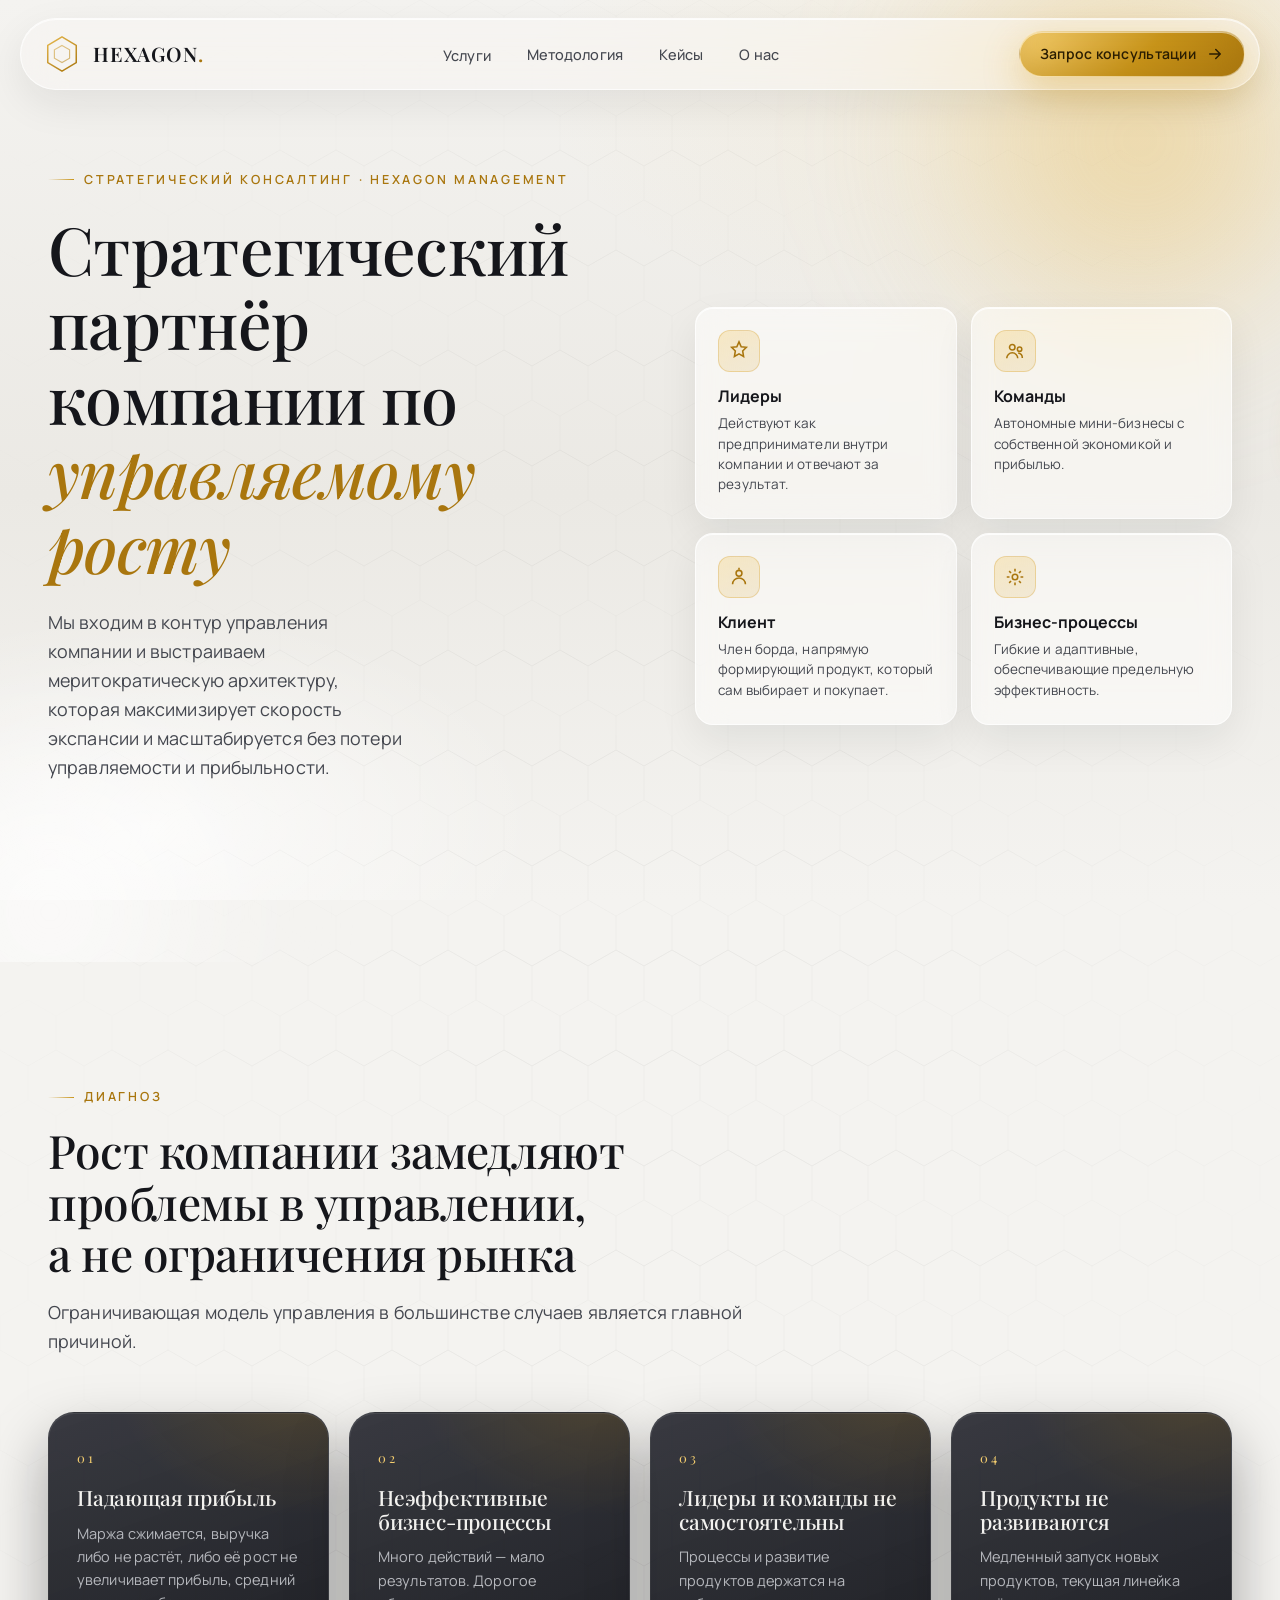
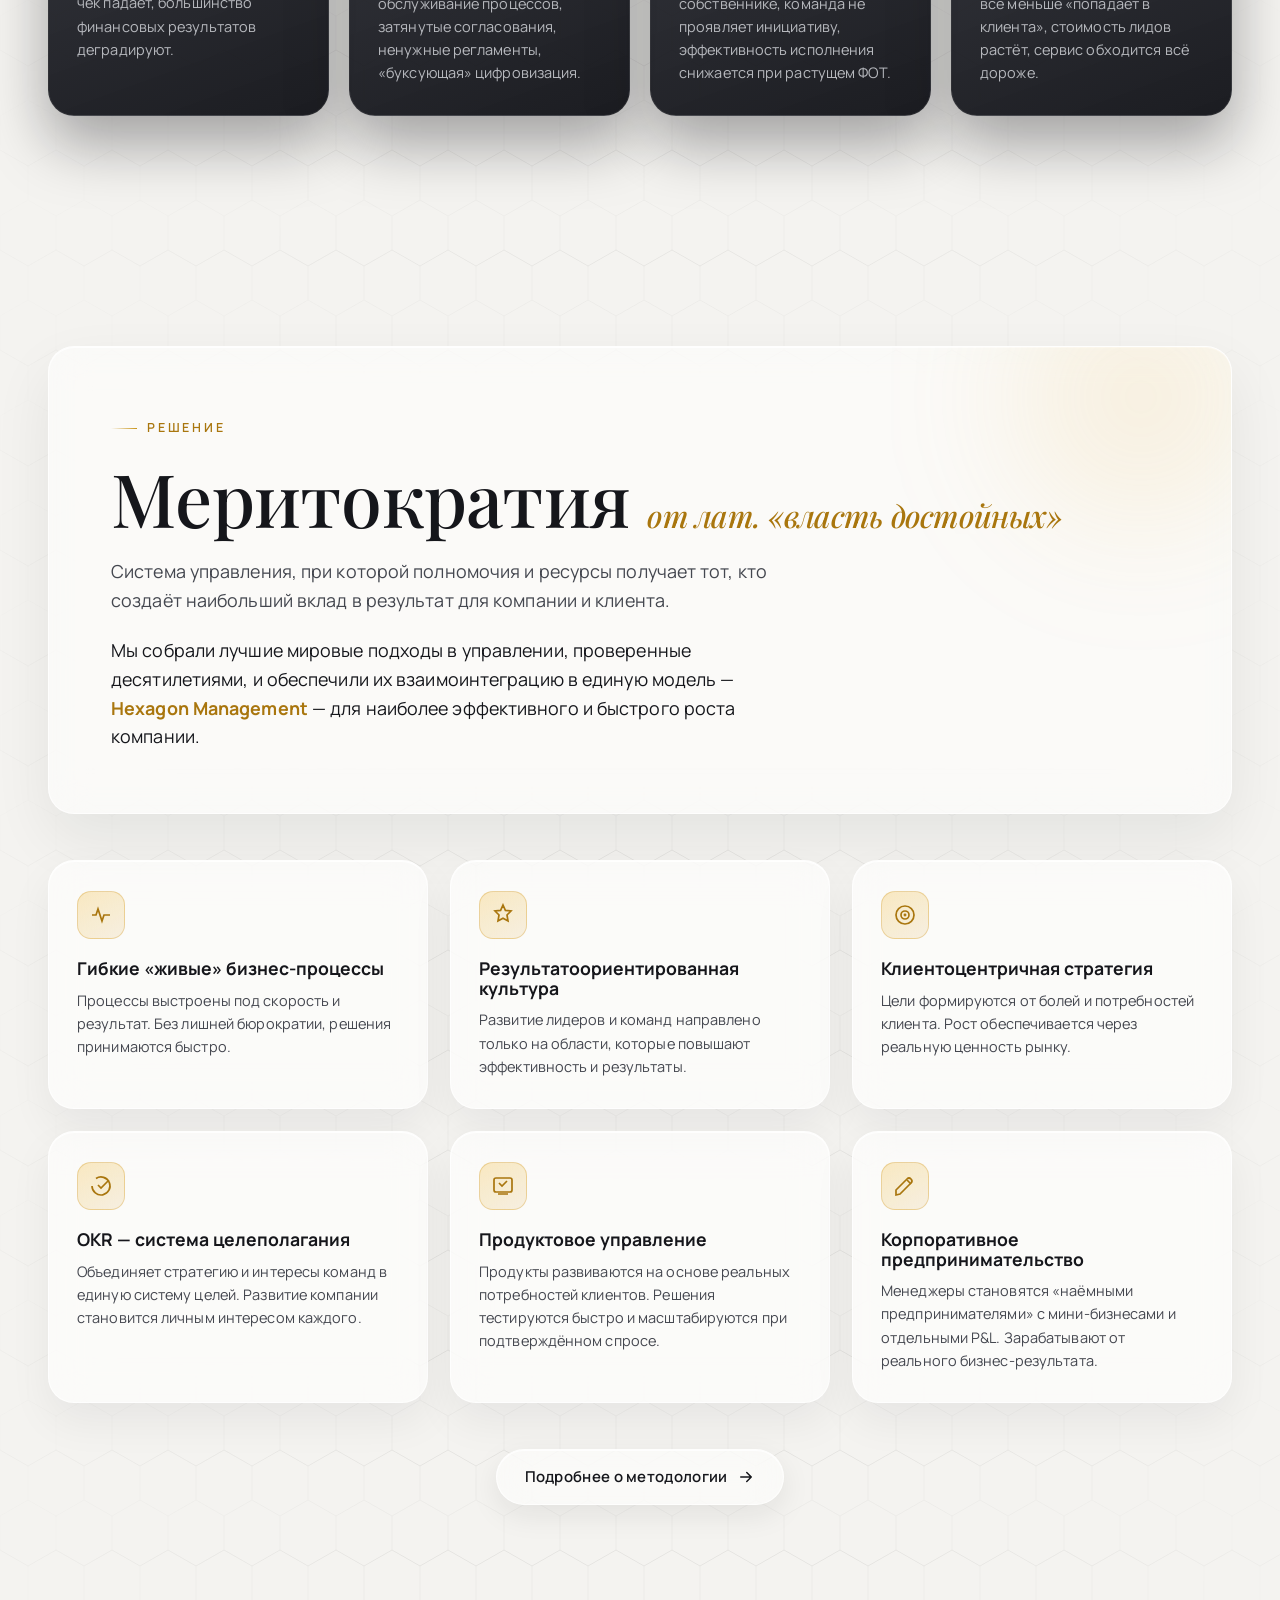
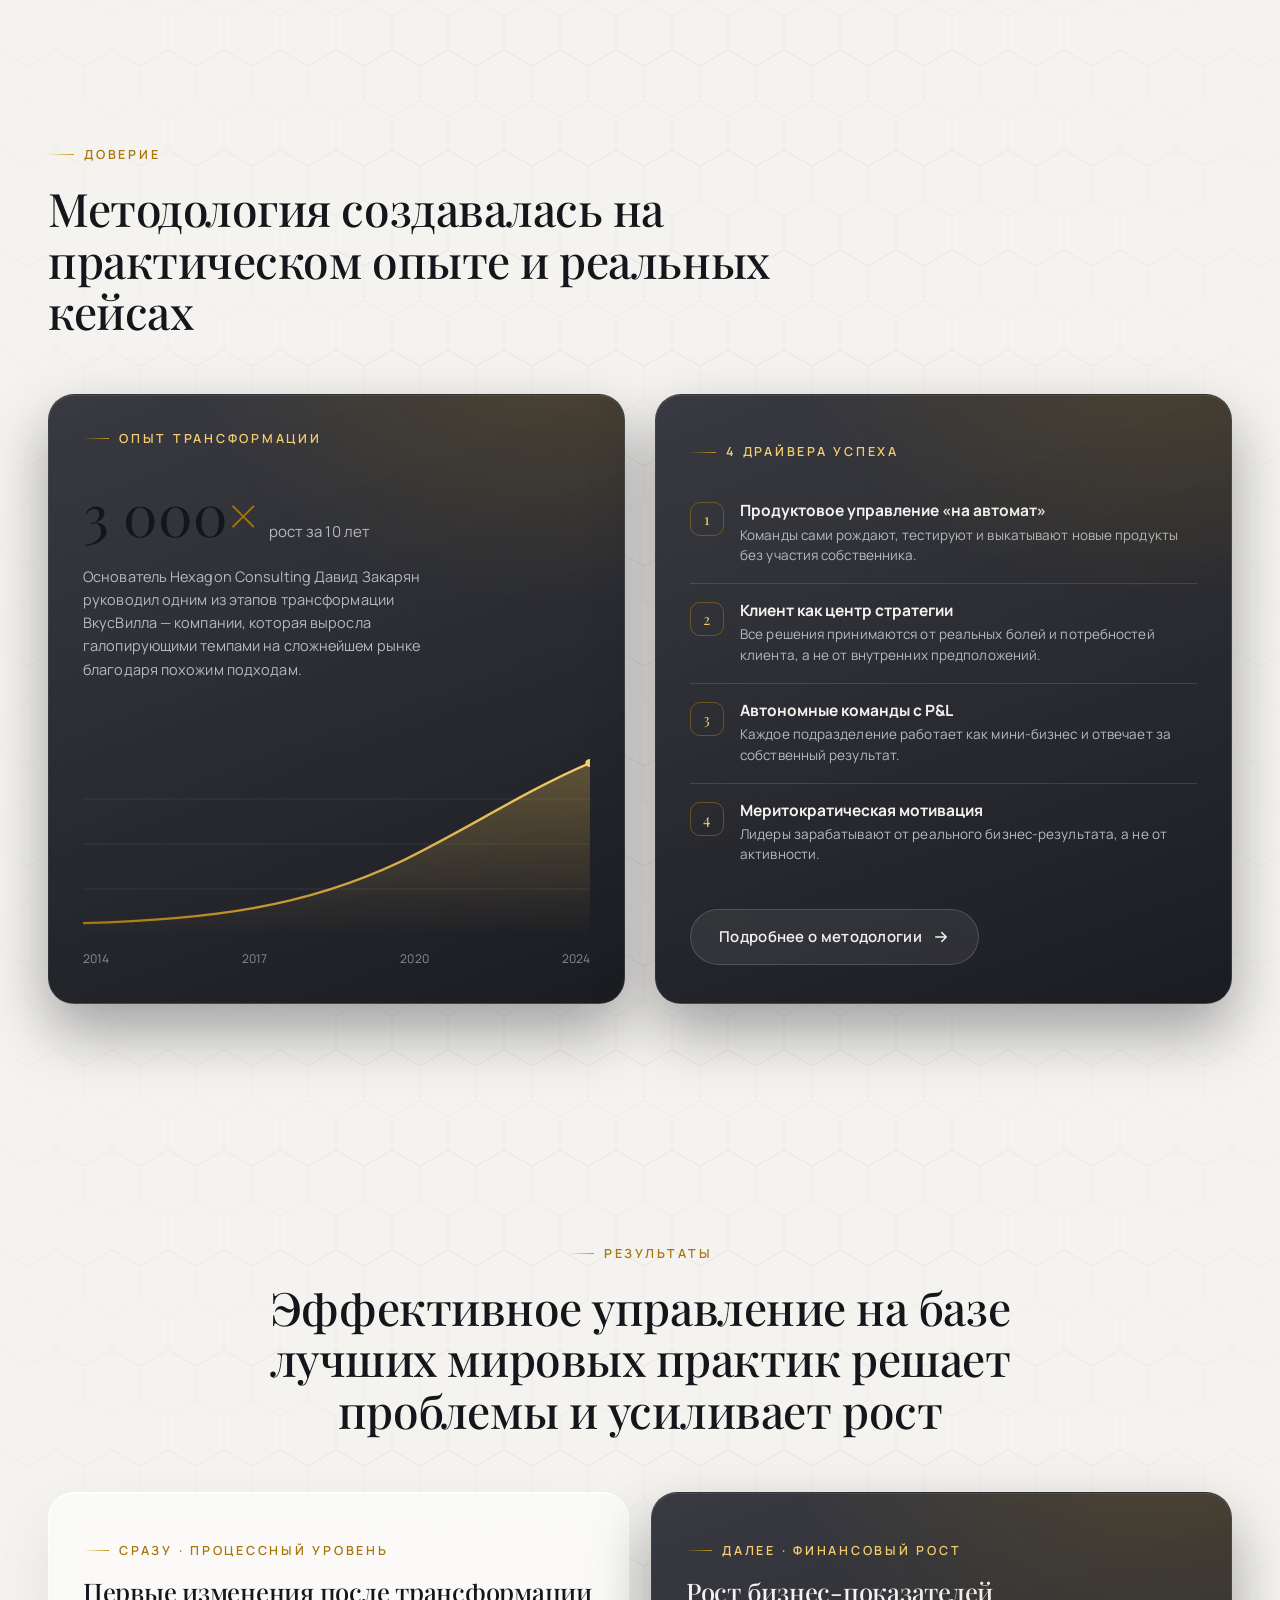
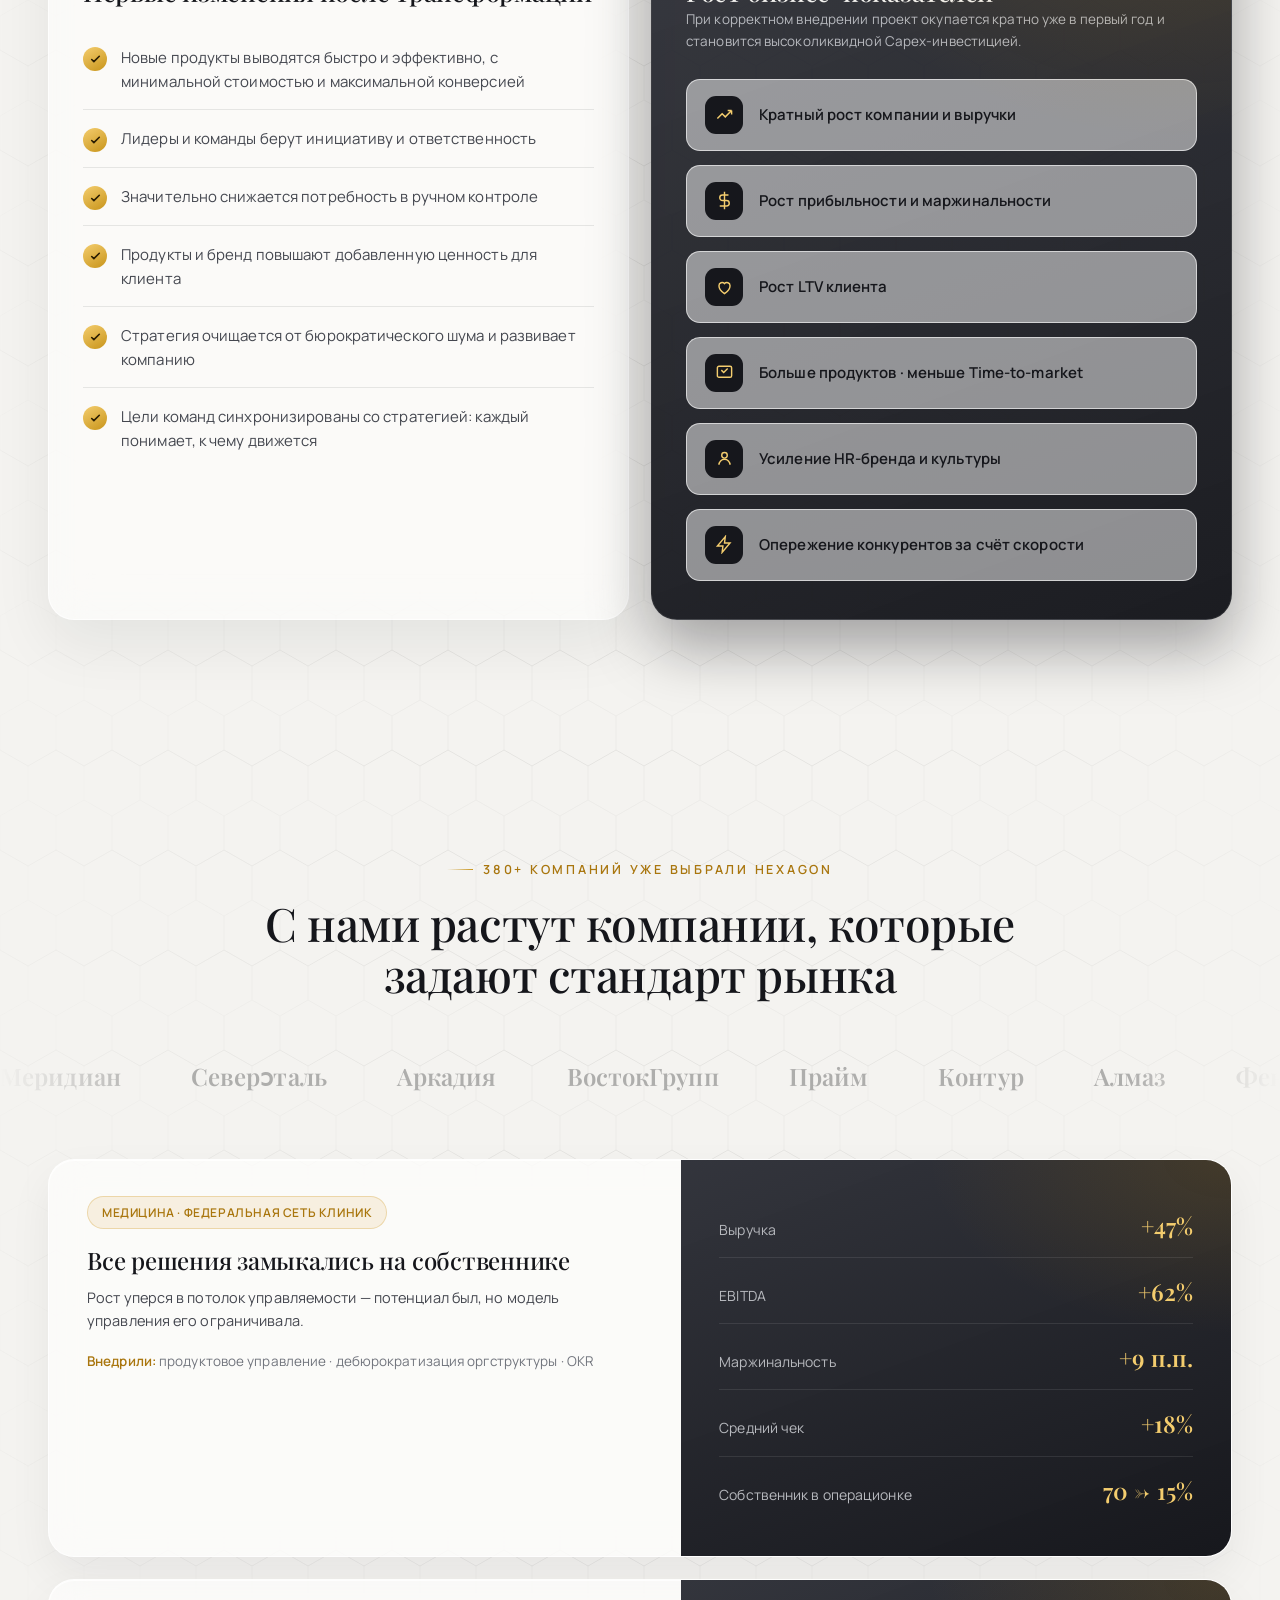
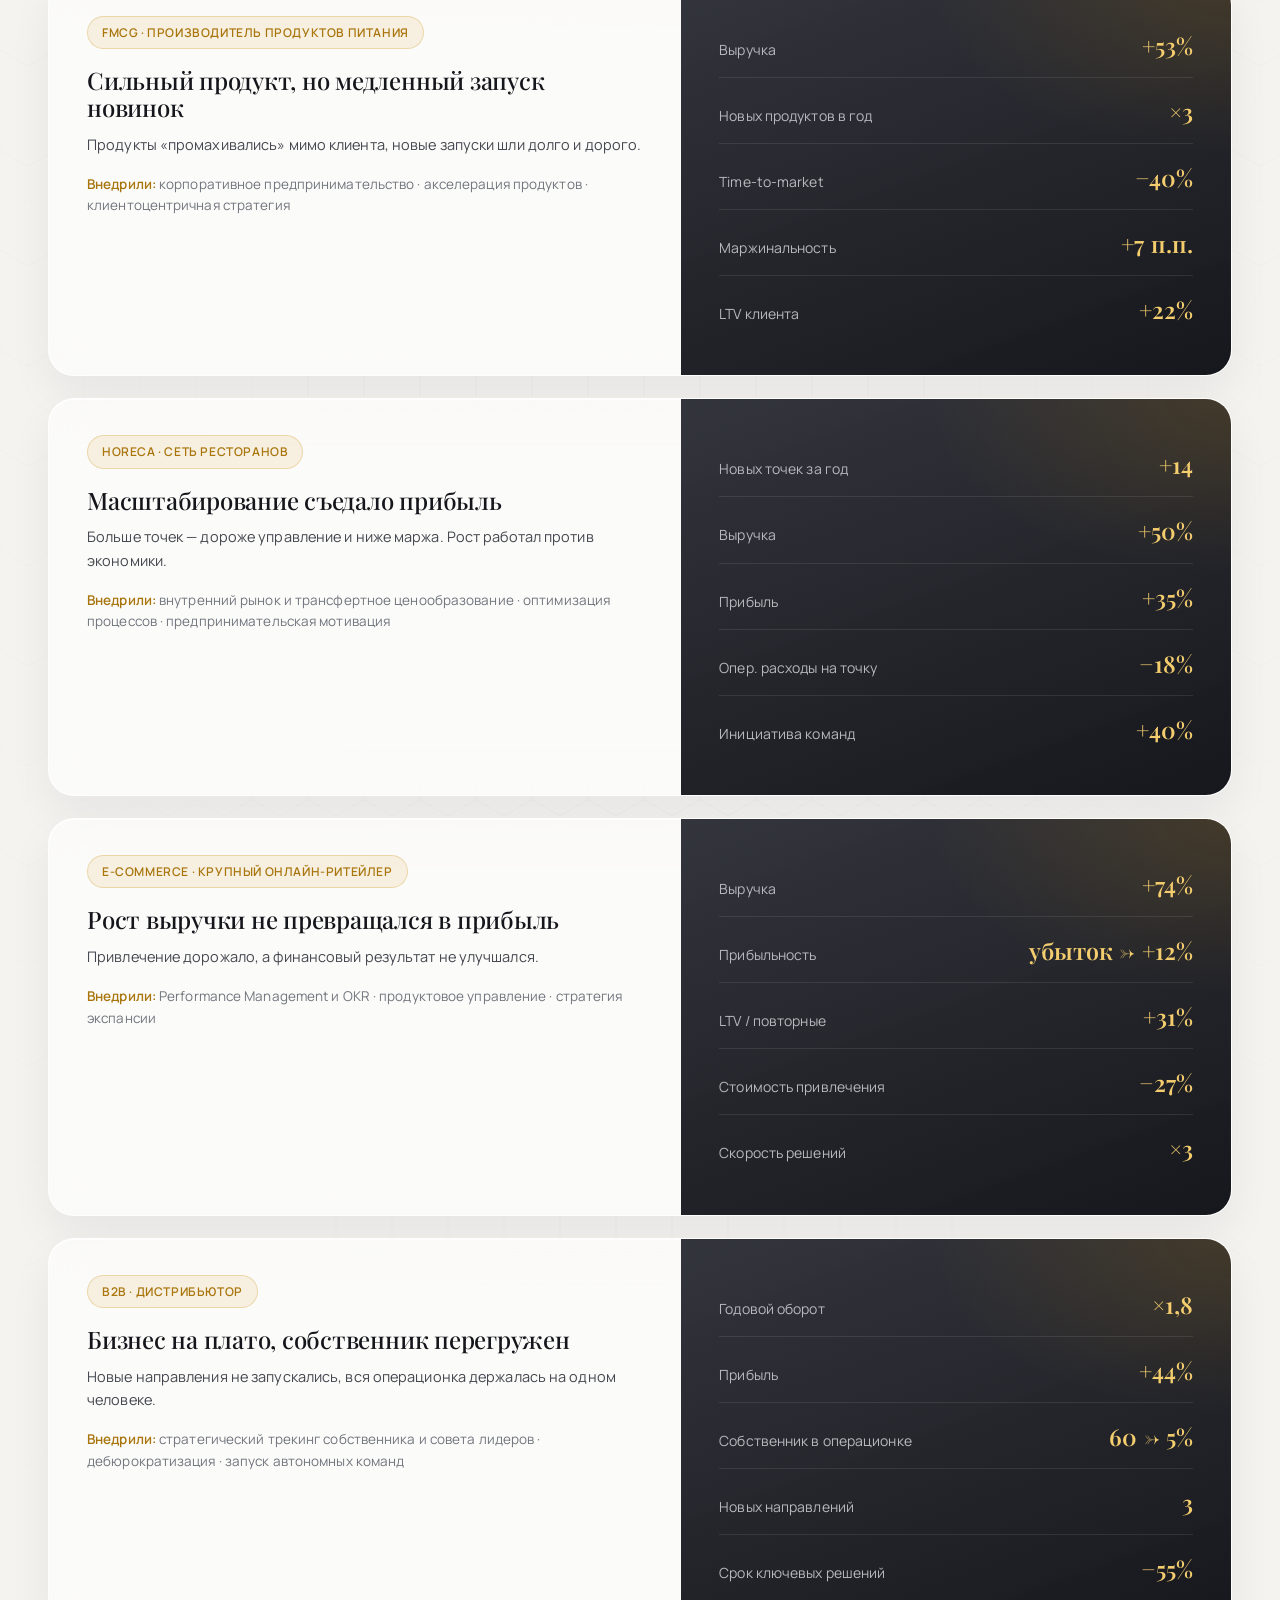
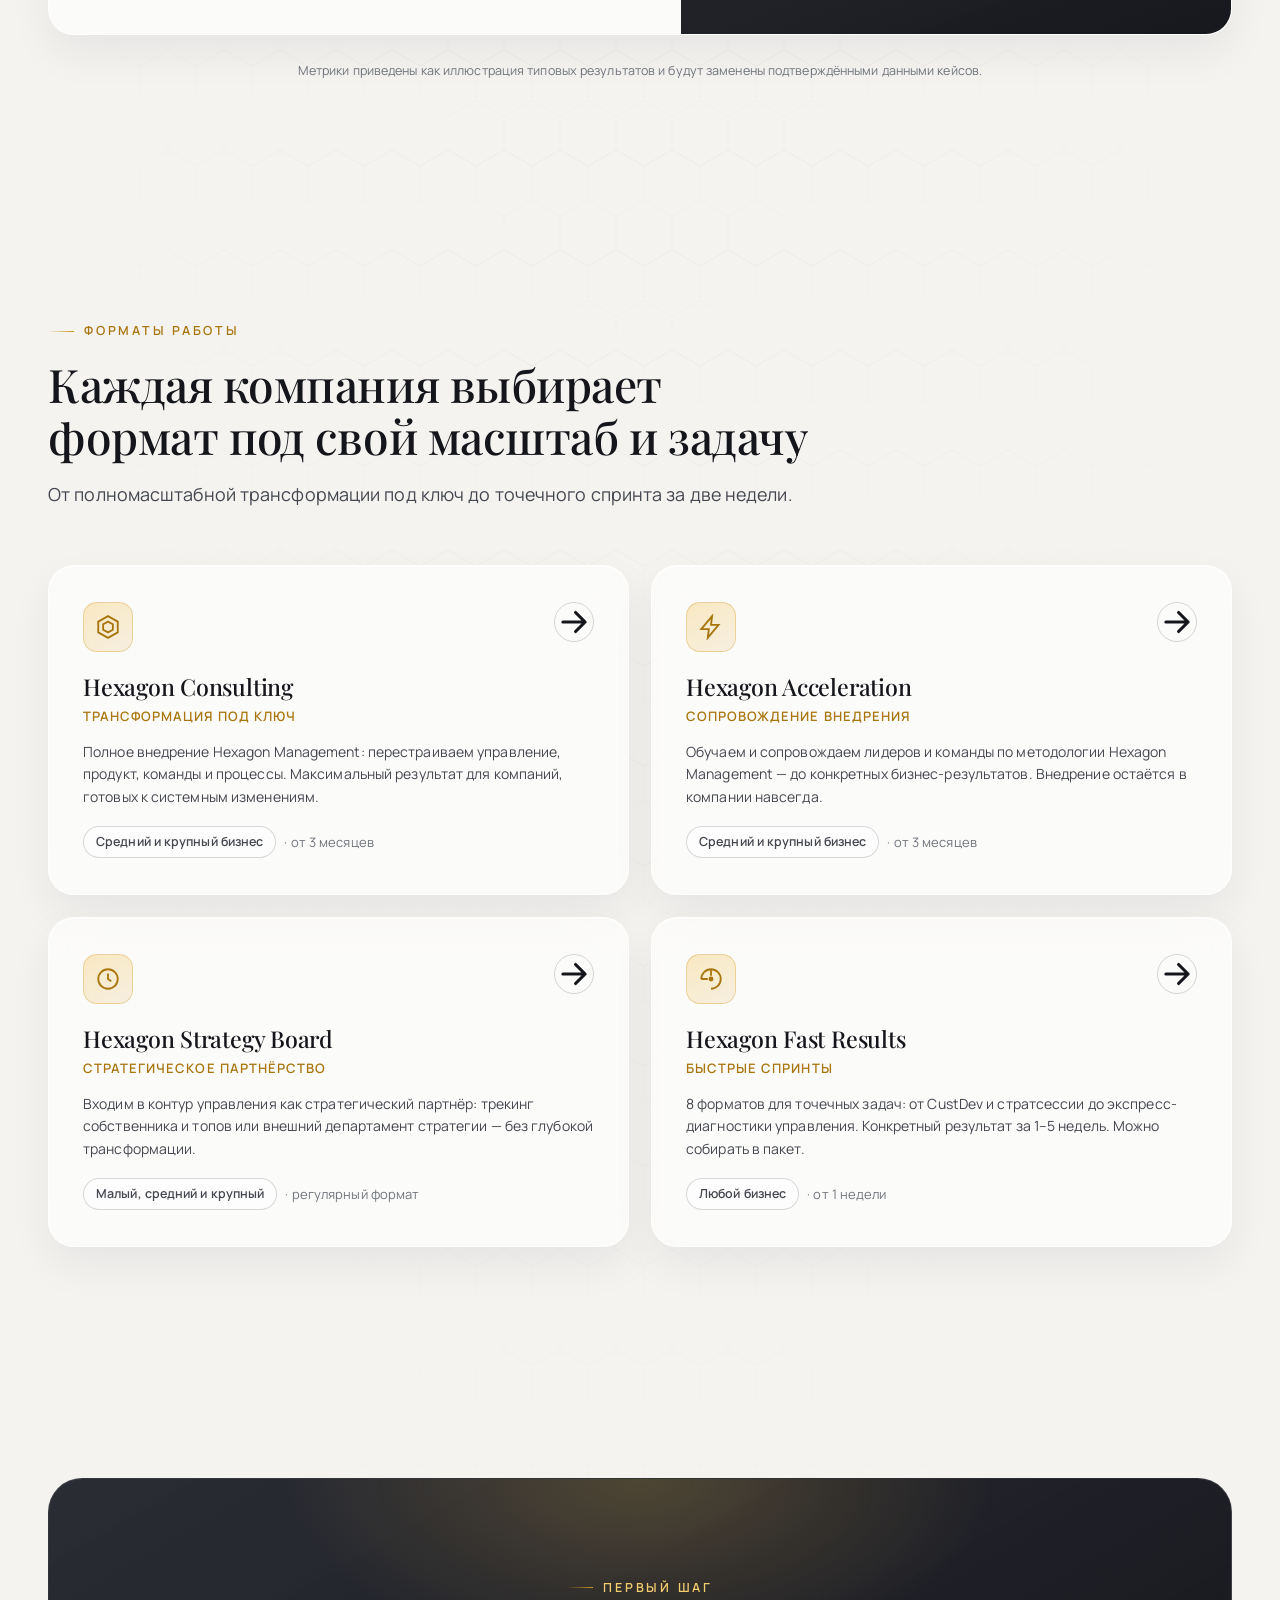
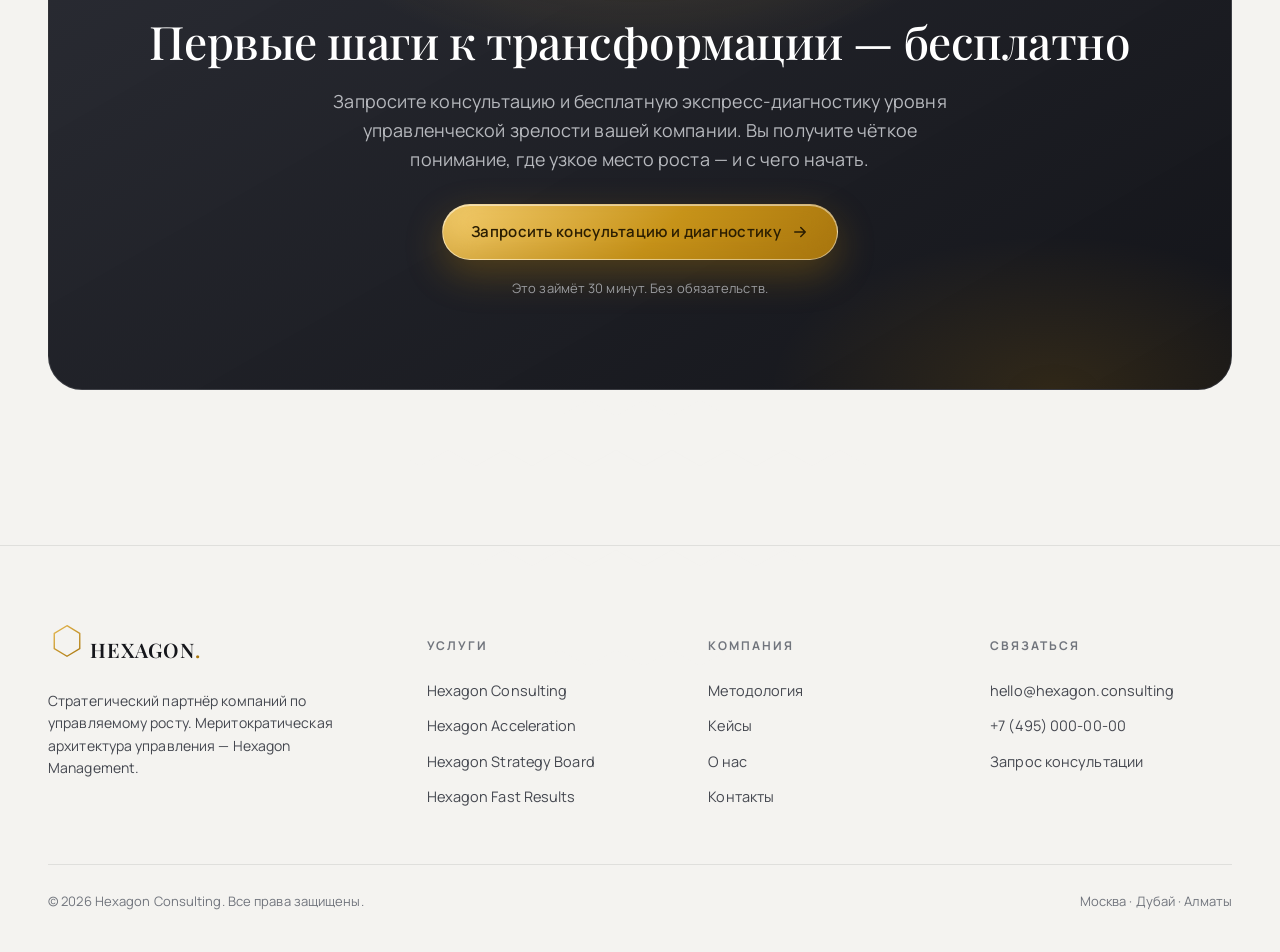
==== index.html @ 73dbfbf0 "Add Hexagon Consulting luxury website Build a multi-page premium site for the Hexagon Consulting bri" ====
<!DOCTYPE html>
<html lang="ru">
<head>
  <meta charset="UTF-8" />
  <meta name="viewport" content="width=device-width, initial-scale=1" />
  <title>Hexagon Consulting — стратегический партнёр по управляемому росту</title>
  <meta name="description" content="Hexagon Consulting входит в контур управления компании и выстраивает меритократическую архитектуру, которая максимизирует скорость экспансии без потери управляемости и прибыльности." />
  <link rel="preconnect" href="https://fonts.googleapis.com" />
  <link rel="preconnect" href="https://fonts.gstatic.com" crossorigin />
  <link href="https://fonts.googleapis.com/css2?family=Playfair+Display:ital,wght@0,500;0,600;0,700;1,500;1,600&family=Manrope:wght@400;500;600;700;800&display=swap" rel="stylesheet" />
  <link rel="stylesheet" href="assets/css/styles.css" />
</head>
<body class="bg-base">
  <div class="hex-field" aria-hidden="true"></div>

  <!-- ============ NAV ============ -->
  <header class="nav">
    <div class="nav-inner">
      <a class="brand" href="index.html" aria-label="Hexagon Consulting">
        <span class="hex-mark" aria-hidden="true">
          <svg viewBox="0 0 40 40" width="38" height="38" fill="none">
            <path d="M20 2 L35 11 L35 29 L20 38 L5 29 L5 11 Z" stroke="url(#hg)" stroke-width="1.6"/>
            <path d="M20 11 L28 15.5 L28 24.5 L20 29 L12 24.5 L12 15.5 Z" stroke="url(#hg)" stroke-width="1.2" opacity="0.6"/>
            <defs><linearGradient id="hg" x1="5" y1="2" x2="35" y2="38" gradientUnits="userSpaceOnUse">
              <stop stop-color="#E6B84E"/><stop offset="1" stop-color="#A9760E"/>
            </linearGradient></defs>
          </svg>
        </span>
        <span class="brand-name">HEXAGON<span>.</span></span>
      </a>

      <nav class="nav-links" aria-label="Главное меню">
        <div class="nav-item">
          <a class="nav-link" href="#formats">Услуги</a>
          <div class="nav-menu">
            <a href="uslugi/consulting.html"><div class="nm-title">Hexagon Consulting</div><div class="nm-sub">Трансформация под ключ</div></a>
            <a href="uslugi/acceleration.html"><div class="nm-title">Hexagon Acceleration</div><div class="nm-sub">Сопровождение внедрения</div></a>
            <a href="uslugi/strategy-board.html"><div class="nm-title">Hexagon Strategy Board</div><div class="nm-sub">Стратегическое партнёрство</div></a>
            <a href="uslugi/fast-results.html"><div class="nm-title">Hexagon Fast Results</div><div class="nm-sub">Быстрые спринты</div></a>
          </div>
        </div>
        <a class="nav-link" href="#solution">Методология</a>
        <a class="nav-link" href="#cases">Кейсы</a>
        <a class="nav-link" href="#trust">О нас</a>
      </nav>

      <a class="btn btn-gold btn-sm nav-cta-desktop" href="#contact">
        Запрос консультации
        <svg viewBox="0 0 24 24" fill="none" stroke="currentColor" stroke-width="2" stroke-linecap="round" stroke-linejoin="round"><path d="M5 12h14M13 6l6 6-6 6"/></svg>
      </a>

      <button class="nav-toggle" aria-label="Открыть меню">
        <svg viewBox="0 0 24 24" width="22" height="22" fill="none" stroke="currentColor" stroke-width="2" stroke-linecap="round"><path d="M4 7h16M4 12h16M4 17h16"/></svg>
      </button>
    </div>
  </header>

  <!-- mobile drawer -->
  <div class="drawer" aria-hidden="true">
    <button class="drawer-close" aria-label="Закрыть меню">
      <svg viewBox="0 0 24 24" width="22" height="22" fill="none" stroke="currentColor" stroke-width="2" stroke-linecap="round"><path d="M6 6l12 12M18 6L6 18"/></svg>
    </button>
    <a href="#formats">Услуги</a>
    <a href="#solution">Методология</a>
    <a href="#cases">Кейсы</a>
    <a href="#trust">О нас</a>
    <a class="btn btn-gold btn-block" href="#contact">Запрос консультации</a>
  </div>

  <!-- ============ SCREEN 1 — HERO ============ -->
  <section class="hero">
    <div class="glow glow-gold" style="width:520px;height:520px;top:-120px;right:-120px;" aria-hidden="true"></div>
    <div class="glow glow-white" style="width:420px;height:420px;bottom:-160px;left:-160px;" aria-hidden="true"></div>
    <div class="wrap">
      <div class="hero-grid">
        <div class="hero-copy">
          <span class="eyebrow reveal">Стратегический консалтинг · Hexagon Management</span>
          <h1 class="h-display reveal reveal-d1">Стратегический партнёр компании по <span class="serif-em gold-text">управляемому росту</span></h1>
          <p class="lead reveal reveal-d2">Мы входим в контур управления компании и выстраиваем меритократическую архитектуру, которая максимизирует скорость экспансии и масштабируется без потери управляемости и прибыльности.</p>
          <div class="hero-cta reveal reveal-d3">
            <a class="btn btn-gold" href="#contact">
              Запрос консультации
              <svg viewBox="0 0 24 24" fill="none" stroke="currentColor" stroke-width="2" stroke-linecap="round" stroke-linejoin="round"><path d="M5 12h14M13 6l6 6-6 6"/></svg>
            </a>
            <a class="btn btn-glass" href="#solution">Как это работает</a>
          </div>
        </div>

        <div class="banner-grid reveal reveal-d2" aria-label="Принципы Hexagon">
          <article class="banner">
            <span class="banner-ico"><svg viewBox="0 0 24 24" fill="none" stroke="currentColor" stroke-width="1.7"><path d="M12 2l2.4 5.4L20 8l-4 4 1 6-5-2.8L7 18l1-6-4-4 5.6-.6z"/></svg></span>
            <h4>Лидеры</h4>
            <p>Действуют как предприниматели внутри компании и отвечают за результат.</p>
          </article>
          <article class="banner">
            <span class="banner-ico"><svg viewBox="0 0 24 24" fill="none" stroke="currentColor" stroke-width="1.7"><circle cx="9" cy="8" r="3"/><circle cx="17" cy="10" r="2.4"/><path d="M3 20c0-3.3 2.7-6 6-6s6 2.7 6 6M15.5 14.2c2.5.4 4.5 2.5 4.5 5.3"/></svg></span>
            <h4>Команды</h4>
            <p>Автономные мини-бизнесы с собственной экономикой и прибылью.</p>
          </article>
          <article class="banner">
            <span class="banner-ico"><svg viewBox="0 0 24 24" fill="none" stroke="currentColor" stroke-width="1.7"><circle cx="12" cy="8" r="3.2"/><path d="M5 20c0-3.9 3.1-7 7-7s7 3.1 7 7"/><path d="M12 2v2M12 14v0"/></svg></span>
            <h4>Клиент</h4>
            <p>Член борда, напрямую формирующий продукт, который сам выбирает и покупает.</p>
          </article>
          <article class="banner">
            <span class="banner-ico"><svg viewBox="0 0 24 24" fill="none" stroke="currentColor" stroke-width="1.7"><path d="M12 3v3M12 18v3M3 12h3M18 12h3M5.6 5.6l2.1 2.1M16.3 16.3l2.1 2.1M18.4 5.6l-2.1 2.1M7.7 16.3l-2.1 2.1"/><circle cx="12" cy="12" r="3"/></svg></span>
            <h4>Бизнес-процессы</h4>
            <p>Гибкие и адаптивные, обеспечивающие предельную эффективность.</p>
          </article>
        </div>
      </div>
    </div>
  </section>

  <!-- ============ SCREEN 2 — PROBLEMS ============ -->
  <section class="section" id="problems">
    <div class="wrap">
      <div class="section-head reveal">
        <span class="eyebrow">Диагноз</span>
        <h2 class="h2">Рост компании замедляют проблемы в&nbsp;управлении, а&nbsp;не&nbsp;ограничения рынка</h2>
        <p class="lead">Ограничивающая модель управления в большинстве случаев является главной причиной.</p>
      </div>

      <div class="grid-4">
        <article class="card-dark pain reveal">
          <span class="pain-no">01</span>
          <h3>Падающая прибыль</h3>
          <p>Маржа сжимается, выручка либо не растёт, либо её рост не увеличивает прибыль, средний чек падает, большинство финансовых результатов деградируют.</p>
        </article>
        <article class="card-dark pain reveal reveal-d1">
          <span class="pain-no">02</span>
          <h3>Неэффективные бизнес-процессы</h3>
          <p>Много действий — мало результатов. Дорогое обслуживание процессов, затянутые согласования, ненужные регламенты, «буксующая» цифровизация.</p>
        </article>
        <article class="card-dark pain reveal reveal-d2">
          <span class="pain-no">03</span>
          <h3>Лидеры и команды не самостоятельны</h3>
          <p>Процессы и развитие продуктов держатся на собственнике, команда не проявляет инициативу, эффективность исполнения снижается при растущем ФОТ.</p>
        </article>
        <article class="card-dark pain reveal reveal-d3">
          <span class="pain-no">04</span>
          <h3>Продукты не развиваются</h3>
          <p>Медленный запуск новых продуктов, текущая линейка всё меньше «попадает в клиента», стоимость лидов растёт, сервис обходится всё дороже.</p>
        </article>
      </div>
    </div>
  </section>

  <!-- ============ SCREEN 3 — SOLUTION / MERITOCRACY ============ -->
  <section class="section" id="solution">
    <div class="wrap">
      <div class="glass term reveal" style="margin-bottom:46px;">
        <div class="glow glow-gold" style="width:340px;height:340px;top:-120px;right:-80px;opacity:.5;" aria-hidden="true"></div>
        <span class="eyebrow">Решение</span>
        <h2 class="term-word" style="margin-top:18px;">Меритократия <span class="term-lat">от лат. «власть достойных»</span></h2>
        <p>Система управления, при которой полномочия и ресурсы получает тот, кто создаёт наибольший вклад в результат для компании и клиента.</p>
        <p style="margin-top:22px;color:var(--text);">Мы собрали лучшие мировые подходы в управлении, проверенные десятилетиями, и обеспечили их взаимоинтеграцию в единую модель — <strong class="gold-text">Hexagon&nbsp;Management</strong> — для наиболее эффективного и быстрого роста компании.</p>
      </div>

      <div class="grid-3">
        <article class="card comp reveal">
          <span class="comp-ico"><svg viewBox="0 0 24 24" fill="none" stroke="currentColor" stroke-width="1.7"><path d="M3 12h4l2-6 4 12 2-6h6"/></svg></span>
          <h3>Гибкие «живые» бизнес-процессы</h3>
          <p>Процессы выстроены под скорость и результат. Без лишней бюрократии, решения принимаются быстро.</p>
        </article>
        <article class="card comp reveal reveal-d1">
          <span class="comp-ico"><svg viewBox="0 0 24 24" fill="none" stroke="currentColor" stroke-width="1.7"><path d="M12 2l2.4 5.4L20 8l-4 4 1 6-5-2.8L7 18l1-6-4-4 5.6-.6z"/></svg></span>
          <h3>Результатоориентированная культура</h3>
          <p>Развитие лидеров и команд направлено только на области, которые повышают эффективность и результаты.</p>
        </article>
        <article class="card comp reveal reveal-d2">
          <span class="comp-ico"><svg viewBox="0 0 24 24" fill="none" stroke="currentColor" stroke-width="1.7"><circle cx="12" cy="12" r="9"/><circle cx="12" cy="12" r="4"/><circle cx="12" cy="12" r="0.6" fill="currentColor"/></svg></span>
          <h3>Клиентоцентричная стратегия</h3>
          <p>Цели формируются от болей и потребностей клиента. Рост обеспечивается через реальную ценность рынку.</p>
        </article>
        <article class="card comp reveal">
          <span class="comp-ico"><svg viewBox="0 0 24 24" fill="none" stroke="currentColor" stroke-width="1.7"><path d="M9 11l3 3 8-8M3 12a9 9 0 1 0 4-7.5"/></svg></span>
          <h3>OKR — система целеполагания</h3>
          <p>Объединяет стратегию и интересы команд в единую систему целей. Развитие компании становится личным интересом каждого.</p>
        </article>
        <article class="card comp reveal reveal-d1">
          <span class="comp-ico"><svg viewBox="0 0 24 24" fill="none" stroke="currentColor" stroke-width="1.7"><rect x="3" y="4" width="18" height="14" rx="2"/><path d="M7 20h10M8 9l3 3 5-5"/></svg></span>
          <h3>Продуктовое управление</h3>
          <p>Продукты развиваются на основе реальных потребностей клиентов. Решения тестируются быстро и масштабируются при подтверждённом спросе.</p>
        </article>
        <article class="card comp reveal reveal-d2">
          <span class="comp-ico"><svg viewBox="0 0 24 24" fill="none" stroke="currentColor" stroke-width="1.7"><path d="M3 21l4-1 11-11a2.8 2.8 0 0 0-4-4L3 16z"/><path d="M14 6l4 4"/></svg></span>
          <h3>Корпоративное предпринимательство</h3>
          <p>Менеджеры становятся «наёмными предпринимателями» с мини-бизнесами и отдельными P&amp;L. Зарабатывают от реального бизнес-результата.</p>
        </article>
      </div>

      <div style="text-align:center;margin-top:46px;" class="reveal">
        <a class="btn btn-glass" href="uslugi/consulting.html">Подробнее о методологии
          <svg viewBox="0 0 24 24" fill="none" stroke="currentColor" stroke-width="2" stroke-linecap="round" stroke-linejoin="round"><path d="M5 12h14M13 6l6 6-6 6"/></svg>
        </a>
      </div>
    </div>
  </section>

  <!-- ============ SCREEN 4 — TRUST / VKUSVILL ============ -->
  <section class="section" id="trust">
    <div class="wrap">
      <div class="section-head reveal">
        <span class="eyebrow">Доверие</span>
        <h2 class="h2">Методология создавалась на практическом опыте и реальных кейсах</h2>
      </div>

      <div class="trust-grid">
        <article class="card-dark chart-card reveal">
          <span class="eyebrow" style="color:var(--gold-bright);">Опыт трансформации</span>
          <div class="chart-stat" style="margin-top:18px;">
            <span class="big">3 000<span class="x">×</span></span>
            <span style="color:var(--on-dark-soft);font-size:15px;">рост за 10 лет</span>
          </div>
          <p style="color:var(--on-dark-soft);font-size:14.5px;max-width:40ch;">Основатель Hexagon Consulting Давид Закарян руководил одним из этапов трансформации ВкусВилла — компании, которая выросла галопирующими темпами на сложнейшем рынке благодаря похожим подходам.</p>
          <div class="chart-wrap">
            <svg viewBox="0 0 480 200" width="100%" height="180" preserveAspectRatio="none" aria-label="График роста ВкусВилла">
              <defs>
                <linearGradient id="grad-line" x1="0" y1="0" x2="480" y2="0" gradientUnits="userSpaceOnUse">
                  <stop stop-color="#A9760E"/><stop offset="1" stop-color="#F4CD6E"/>
                </linearGradient>
                <linearGradient id="grad-fill" x1="0" y1="0" x2="0" y2="200" gradientUnits="userSpaceOnUse">
                  <stop stop-color="#E6B84E" stop-opacity="0.32"/><stop offset="1" stop-color="#E6B84E" stop-opacity="0"/>
                </linearGradient>
              </defs>
              <g stroke="rgba(255,255,255,0.07)" stroke-width="1">
                <line x1="0" y1="50" x2="480" y2="50"/><line x1="0" y1="100" x2="480" y2="100"/><line x1="0" y1="150" x2="480" y2="150"/>
              </g>
              <path d="M0 188 C120 184 210 170 300 120 C360 86 420 40 480 10 L480 200 L0 200 Z" fill="url(#grad-fill)"/>
              <path data-chart-path d="M0 188 C120 184 210 170 300 120 C360 86 420 40 480 10" fill="none" stroke="url(#grad-line)" stroke-width="2.6" stroke-linecap="round"/>
              <circle cx="480" cy="10" r="4.5" fill="#F4CD6E"/>
            </svg>
            <div style="display:flex;justify-content:space-between;color:var(--on-dark-soft);font-size:12px;margin-top:8px;opacity:.7;">
              <span>2014</span><span>2017</span><span>2020</span><span>2024</span>
            </div>
          </div>
        </article>

        <article class="card-dark res-col reveal reveal-d1">
          <span class="eyebrow" style="color:var(--gold-bright);">4 драйвера успеха</span>
          <div style="margin-top:22px;">
            <div class="driver">
              <span class="d-no">1</span>
              <div><h4>Продуктовое управление «на автомат»</h4><p>Команды сами рождают, тестируют и выкатывают новые продукты без участия собственника.</p></div>
            </div>
            <div class="driver">
              <span class="d-no">2</span>
              <div><h4>Клиент как центр стратегии</h4><p>Все решения принимаются от реальных болей и потребностей клиента, а не от внутренних предположений.</p></div>
            </div>
            <div class="driver">
              <span class="d-no">3</span>
              <div><h4>Автономные команды с P&amp;L</h4><p>Каждое подразделение работает как мини-бизнес и отвечает за собственный результат.</p></div>
            </div>
            <div class="driver">
              <span class="d-no">4</span>
              <div><h4>Меритократическая мотивация</h4><p>Лидеры зарабатывают от реального бизнес-результата, а не от активности.</p></div>
            </div>
          </div>
          <a class="btn btn-dark" style="margin-top:26px;align-self:flex-start;" href="uslugi/consulting.html">Подробнее о методологии
            <svg viewBox="0 0 24 24" fill="none" stroke="currentColor" stroke-width="2" stroke-linecap="round" stroke-linejoin="round"><path d="M5 12h14M13 6l6 6-6 6"/></svg>
          </a>
        </article>
      </div>
    </div>
  </section>

  <!-- ============ SCREEN 5 — RESULTS ============ -->
  <section class="section" id="results">
    <div class="wrap">
      <div class="section-head center reveal">
        <span class="eyebrow">Результаты</span>
        <h2 class="h2">Эффективное управление на базе лучших мировых практик решает проблемы и усиливает рост</h2>
      </div>

      <div class="grid-2">
        <article class="glass res-col reveal">
          <span class="eyebrow">Сразу · процессный уровень</span>
          <h3 class="h3" style="margin:16px 0 4px;">Первые изменения после трансформации</h3>
          <ul class="res-list">
            <li><span class="tick"><svg viewBox="0 0 24 24" fill="none" stroke="currentColor" stroke-width="3" stroke-linecap="round" stroke-linejoin="round"><path d="M5 12l4 4 10-10"/></svg></span>Новые продукты выводятся быстро и эффективно, с минимальной стоимостью и максимальной конверсией</li>
            <li><span class="tick"><svg viewBox="0 0 24 24" fill="none" stroke="currentColor" stroke-width="3" stroke-linecap="round" stroke-linejoin="round"><path d="M5 12l4 4 10-10"/></svg></span>Лидеры и команды берут инициативу и ответственность</li>
            <li><span class="tick"><svg viewBox="0 0 24 24" fill="none" stroke="currentColor" stroke-width="3" stroke-linecap="round" stroke-linejoin="round"><path d="M5 12l4 4 10-10"/></svg></span>Значительно снижается потребность в ручном контроле</li>
            <li><span class="tick"><svg viewBox="0 0 24 24" fill="none" stroke="currentColor" stroke-width="3" stroke-linecap="round" stroke-linejoin="round"><path d="M5 12l4 4 10-10"/></svg></span>Продукты и бренд повышают добавленную ценность для клиента</li>
            <li><span class="tick"><svg viewBox="0 0 24 24" fill="none" stroke="currentColor" stroke-width="3" stroke-linecap="round" stroke-linejoin="round"><path d="M5 12l4 4 10-10"/></svg></span>Стратегия очищается от бюрократического шума и развивает компанию</li>
            <li><span class="tick"><svg viewBox="0 0 24 24" fill="none" stroke="currentColor" stroke-width="3" stroke-linecap="round" stroke-linejoin="round"><path d="M5 12l4 4 10-10"/></svg></span>Цели команд синхронизированы со стратегией: каждый понимает, к чему движется</li>
          </ul>
        </article>

        <article class="card-dark res-col reveal reveal-d1">
          <span class="eyebrow" style="color:var(--gold-bright);">Далее · финансовый рост</span>
          <h3 class="h3" style="margin:16px 0 4px;color:var(--on-dark);">Рост бизнес-показателей</h3>
          <p style="font-size:13.5px;color:var(--on-dark-soft);">При корректном внедрении проект окупается кратно уже в первый год и становится высоколиквидной Capex-инвестицией.</p>
          <ul class="metric-list">
            <li><span class="m-ico"><svg viewBox="0 0 24 24" fill="none" stroke="currentColor" stroke-width="1.8"><path d="M3 17l6-6 4 4 8-8M21 7v5M16 7h5"/></svg></span>Кратный рост компании и выручки</li>
            <li><span class="m-ico"><svg viewBox="0 0 24 24" fill="none" stroke="currentColor" stroke-width="1.8"><path d="M12 1v22M17 5H9.5a3.5 3.5 0 0 0 0 7h5a3.5 3.5 0 0 1 0 7H6"/></svg></span>Рост прибыльности и маржинальности</li>
            <li><span class="m-ico"><svg viewBox="0 0 24 24" fill="none" stroke="currentColor" stroke-width="1.8"><path d="M12 21s-7-4.5-7-10a4 4 0 0 1 7-2.6A4 4 0 0 1 19 11c0 5.5-7 10-7 10z"/></svg></span>Рост LTV клиента</li>
            <li><span class="m-ico"><svg viewBox="0 0 24 24" fill="none" stroke="currentColor" stroke-width="1.8"><rect x="3" y="4" width="18" height="14" rx="2"/><path d="M8 9l3 3 5-5"/></svg></span>Больше продуктов · меньше Time-to-market</li>
            <li><span class="m-ico"><svg viewBox="0 0 24 24" fill="none" stroke="currentColor" stroke-width="1.8"><circle cx="12" cy="8" r="3.5"/><path d="M5 20c0-3.9 3.1-7 7-7s7 3.1 7 7"/></svg></span>Усиление HR-бренда и культуры</li>
            <li><span class="m-ico"><svg viewBox="0 0 24 24" fill="none" stroke="currentColor" stroke-width="1.8"><path d="M13 2L3 14h7l-1 8 10-12h-7z"/></svg></span>Опережение конкурентов за счёт скорости</li>
          </ul>
        </article>
      </div>
    </div>
  </section>

  <!-- ============ SCREEN 6 — CASES & LOGOS ============ -->
  <section class="section" id="cases">
    <div class="wrap">
      <div class="section-head center reveal">
        <span class="eyebrow">380+ компаний уже выбрали Hexagon</span>
        <h2 class="h2">С нами растут компании, которые задают стандарт рынка</h2>
      </div>
    </div>

    <div class="marquee reveal" style="margin-bottom:64px;">
      <div class="marquee-track">
        <span class="marquee-item">Меридиан</span><span class="marquee-item">Северↄталь</span><span class="marquee-item">Аркадия</span>
        <span class="marquee-item">ВостокГрупп</span><span class="marquee-item">Прайм</span><span class="marquee-item">Контур</span>
        <span class="marquee-item">Алмаз</span><span class="marquee-item">Феникс</span>
        <span class="marquee-item">Меридиан</span><span class="marquee-item">Северↄталь</span><span class="marquee-item">Аркадия</span>
        <span class="marquee-item">ВостокГрупп</span><span class="marquee-item">Прайм</span><span class="marquee-item">Контур</span>
        <span class="marquee-item">Алмаз</span><span class="marquee-item">Феникс</span>
      </div>
    </div>

    <div class="wrap">
      <div class="cases">
        <!-- Case 1 -->
        <article class="card case reveal">
          <div class="case-main">
            <span class="case-tag">Медицина · федеральная сеть клиник</span>
            <h3>Все решения замыкались на собственнике</h3>
            <p class="case-ctx">Рост уперся в потолок управляемости — потенциал был, но модель управления его ограничивала.</p>
            <p class="case-impl"><b>Внедрили:</b> продуктовое управление · дебюрократизация оргструктуры · OKR</p>
          </div>
          <div class="case-metrics">
            <div class="cm-row"><span class="cm-label">Выручка</span><span class="cm-val">+47%</span></div>
            <div class="cm-row"><span class="cm-label">EBITDA</span><span class="cm-val">+62%</span></div>
            <div class="cm-row"><span class="cm-label">Маржинальность</span><span class="cm-val">+9&nbsp;п.п.</span></div>
            <div class="cm-row"><span class="cm-label">Средний чек</span><span class="cm-val">+18%</span></div>
            <div class="cm-row"><span class="cm-label">Собственник в операционке</span><span class="cm-val">70 → 15%</span></div>
          </div>
        </article>

        <!-- Case 2 -->
        <article class="card case reveal">
          <div class="case-main">
            <span class="case-tag">FMCG · производитель продуктов питания</span>
            <h3>Сильный продукт, но медленный запуск новинок</h3>
            <p class="case-ctx">Продукты «промахивались» мимо клиента, новые запуски шли долго и дорого.</p>
            <p class="case-impl"><b>Внедрили:</b> корпоративное предпринимательство · акселерация продуктов · клиентоцентричная стратегия</p>
          </div>
          <div class="case-metrics">
            <div class="cm-row"><span class="cm-label">Выручка</span><span class="cm-val">+53%</span></div>
            <div class="cm-row"><span class="cm-label">Новых продуктов в год</span><span class="cm-val">×3</span></div>
            <div class="cm-row"><span class="cm-label">Time-to-market</span><span class="cm-val">−40%</span></div>
            <div class="cm-row"><span class="cm-label">Маржинальность</span><span class="cm-val">+7&nbsp;п.п.</span></div>
            <div class="cm-row"><span class="cm-label">LTV клиента</span><span class="cm-val">+22%</span></div>
          </div>
        </article>

        <!-- Case 3 -->
        <article class="card case reveal">
          <div class="case-main">
            <span class="case-tag">HoReCa · сеть ресторанов</span>
            <h3>Масштабирование съедало прибыль</h3>
            <p class="case-ctx">Больше точек — дороже управление и ниже маржа. Рост работал против экономики.</p>
            <p class="case-impl"><b>Внедрили:</b> внутренний рынок и трансфертное ценообразование · оптимизация процессов · предпринимательская мотивация</p>
          </div>
          <div class="case-metrics">
            <div class="cm-row"><span class="cm-label">Новых точек за год</span><span class="cm-val">+14</span></div>
            <div class="cm-row"><span class="cm-label">Выручка</span><span class="cm-val">+50%</span></div>
            <div class="cm-row"><span class="cm-label">Прибыль</span><span class="cm-val">+35%</span></div>
            <div class="cm-row"><span class="cm-label">Опер. расходы на точку</span><span class="cm-val">−18%</span></div>
            <div class="cm-row"><span class="cm-label">Инициатива команд</span><span class="cm-val">+40%</span></div>
          </div>
        </article>

        <!-- Case 4 -->
        <article class="card case reveal">
          <div class="case-main">
            <span class="case-tag">E-commerce · крупный онлайн-ритейлер</span>
            <h3>Рост выручки не превращался в прибыль</h3>
            <p class="case-ctx">Привлечение дорожало, а финансовый результат не улучшался.</p>
            <p class="case-impl"><b>Внедрили:</b> Performance Management и OKR · продуктовое управление · стратегия экспансии</p>
          </div>
          <div class="case-metrics">
            <div class="cm-row"><span class="cm-label">Выручка</span><span class="cm-val">+74%</span></div>
            <div class="cm-row"><span class="cm-label">Прибыльность</span><span class="cm-val">убыток → +12%</span></div>
            <div class="cm-row"><span class="cm-label">LTV / повторные</span><span class="cm-val">+31%</span></div>
            <div class="cm-row"><span class="cm-label">Стоимость привлечения</span><span class="cm-val">−27%</span></div>
            <div class="cm-row"><span class="cm-label">Скорость решений</span><span class="cm-val">×3</span></div>
          </div>
        </article>

        <!-- Case 5 -->
        <article class="card case reveal">
          <div class="case-main">
            <span class="case-tag">B2B · дистрибьютор</span>
            <h3>Бизнес на плато, собственник перегружен</h3>
            <p class="case-ctx">Новые направления не запускались, вся операционка держалась на одном человеке.</p>
            <p class="case-impl"><b>Внедрили:</b> стратегический трекинг собственника и совета лидеров · дебюрократизация · запуск автономных команд</p>
          </div>
          <div class="case-metrics">
            <div class="cm-row"><span class="cm-label">Годовой оборот</span><span class="cm-val">×1,8</span></div>
            <div class="cm-row"><span class="cm-label">Прибыль</span><span class="cm-val">+44%</span></div>
            <div class="cm-row"><span class="cm-label">Собственник в операционке</span><span class="cm-val">60 → 5%</span></div>
            <div class="cm-row"><span class="cm-label">Новых направлений</span><span class="cm-val">3</span></div>
            <div class="cm-row"><span class="cm-label">Срок ключевых решений</span><span class="cm-val">−55%</span></div>
          </div>
        </article>
      </div>
      <p style="text-align:center;margin-top:26px;font-size:12.5px;color:var(--muted);">Метрики приведены как иллюстрация типовых результатов и будут заменены подтверждёнными данными кейсов.</p>
    </div>
  </section>

  <!-- ============ SCREEN 7 — FORMATS ============ -->
  <section class="section" id="formats">
    <div class="wrap">
      <div class="section-head reveal">
        <span class="eyebrow">Форматы работы</span>
        <h2 class="h2">Каждая компания выбирает формат под свой масштаб и задачу</h2>
        <p class="lead">От полномасштабной трансформации под ключ до точечного спринта за две недели.</p>
      </div>

      <div class="grid-2">
        <a class="card format reveal" href="uslugi/consulting.html">
          <div class="fmt-top">
            <span class="fmt-ico"><svg viewBox="0 0 24 24" fill="none" stroke="currentColor" stroke-width="1.7"><path d="M12 2 L21 7 V17 L12 22 L3 17 V7 Z"/><path d="M12 7 L16.5 9.5 V14.5 L12 17 L7.5 14.5 V9.5 Z"/></svg></span>
            <span class="fmt-arrow"><svg viewBox="0 0 24 24" fill="none" stroke="currentColor" stroke-width="2" stroke-linecap="round" stroke-linejoin="round"><path d="M5 12h14M13 6l6 6-6 6"/></svg></span>
          </div>
          <h3>Hexagon Consulting</h3>
          <span class="fmt-sub">Трансформация под ключ</span>
          <p>Полное внедрение Hexagon Management: перестраиваем управление, продукт, команды и процессы. Максимальный результат для компаний, готовых к системным изменениям.</p>
          <span class="fmt-meta">
            <span class="audience">Средний и крупный бизнес
              <span class="audience-tip"><strong>Средний бизнес</strong> — выручка 300 млн – 3 млрд ₽/год. <strong>Крупный</strong> — свыше 3 млрд ₽/год.</span>
            </span>
            · от 3 месяцев
          </span>
        </a>

        <a class="card format reveal reveal-d1" href="uslugi/acceleration.html">
          <div class="fmt-top">
            <span class="fmt-ico"><svg viewBox="0 0 24 24" fill="none" stroke="currentColor" stroke-width="1.7"><path d="M13 2L3 14h7l-1 8 10-12h-7z"/></svg></span>
            <span class="fmt-arrow"><svg viewBox="0 0 24 24" fill="none" stroke="currentColor" stroke-width="2" stroke-linecap="round" stroke-linejoin="round"><path d="M5 12h14M13 6l6 6-6 6"/></svg></span>
          </div>
          <h3>Hexagon Acceleration</h3>
          <span class="fmt-sub">Сопровождение внедрения</span>
          <p>Обучаем и сопровождаем лидеров и команды по методологии Hexagon Management — до конкретных бизнес-результатов. Внедрение остаётся в компании навсегда.</p>
          <span class="fmt-meta">
            <span class="audience">Средний и крупный бизнес
              <span class="audience-tip"><strong>Средний бизнес</strong> — выручка 300 млн – 3 млрд ₽/год. <strong>Крупный</strong> — свыше 3 млрд ₽/год.</span>
            </span>
            · от 3 месяцев
          </span>
        </a>

        <a class="card format reveal reveal-d1" href="uslugi/strategy-board.html">
          <div class="fmt-top">
            <span class="fmt-ico"><svg viewBox="0 0 24 24" fill="none" stroke="currentColor" stroke-width="1.7"><circle cx="12" cy="12" r="9"/><path d="M12 7v5l3 2"/></svg></span>
            <span class="fmt-arrow"><svg viewBox="0 0 24 24" fill="none" stroke="currentColor" stroke-width="2" stroke-linecap="round" stroke-linejoin="round"><path d="M5 12h14M13 6l6 6-6 6"/></svg></span>
          </div>
          <h3>Hexagon Strategy Board</h3>
          <span class="fmt-sub">Стратегическое партнёрство</span>
          <p>Входим в контур управления как стратегический партнёр: трекинг собственника и топов или внешний департамент стратегии — без глубокой трансформации.</p>
          <span class="fmt-meta">
            <span class="audience">Малый, средний и крупный
              <span class="audience-tip"><strong>Малый</strong> — до 300 млн ₽/год. <strong>Средний</strong> — 300 млн – 3 млрд. <strong>Крупный</strong> — свыше 3 млрд ₽/год.</span>
            </span>
            · регулярный формат
          </span>
        </a>

        <a class="card format reveal" href="uslugi/fast-results.html">
          <div class="fmt-top">
            <span class="fmt-ico"><svg viewBox="0 0 24 24" fill="none" stroke="currentColor" stroke-width="1.7"><path d="M3 12a9 9 0 1 1 9 9"/><path d="M3 12h6M12 3v6"/><circle cx="12" cy="12" r="1.4" fill="currentColor"/></svg></span>
            <span class="fmt-arrow"><svg viewBox="0 0 24 24" fill="none" stroke="currentColor" stroke-width="2" stroke-linecap="round" stroke-linejoin="round"><path d="M5 12h14M13 6l6 6-6 6"/></svg></span>
          </div>
          <h3>Hexagon Fast Results</h3>
          <span class="fmt-sub">Быстрые спринты</span>
          <p>8 форматов для точечных задач: от CustDev и стратсессии до экспресс-диагностики управления. Конкретный результат за 1–5 недель. Можно собирать в пакет.</p>
          <span class="fmt-meta">
            <span class="audience">Любой бизнес
              <span class="audience-tip">Подходит компаниям любого масштаба — формат подбирается под конкретную задачу и бюджет.</span>
            </span>
            · от 1 недели
          </span>
        </a>
      </div>
    </div>
  </section>

  <!-- ============ SCREEN 8 — FINAL CTA ============ -->
  <section class="section" id="contact">
    <div class="wrap">
      <div class="cta-final reveal">
        <span class="eyebrow" style="color:var(--gold-bright);justify-content:center;">Первый шаг</span>
        <h2 class="h2" style="margin-top:18px;">Первые шаги к трансформации — бесплатно</h2>
        <p class="lead">Запросите консультацию и бесплатную экспресс-диагностику уровня управленческой зрелости вашей компании. Вы получите чёткое понимание, где узкое место роста — и с чего начать.</p>
        <div style="margin-top:30px;display:flex;justify-content:center;">
          <a class="btn btn-gold" href="mailto:hello@hexagon.consulting">
            Запросить консультацию и диагностику
            <svg viewBox="0 0 24 24" fill="none" stroke="currentColor" stroke-width="2" stroke-linecap="round" stroke-linejoin="round"><path d="M5 12h14M13 6l6 6-6 6"/></svg>
          </a>
        </div>
        <p class="fine">Это займёт 30 минут. Без обязательств.</p>
      </div>
    </div>
  </section>

  <!-- ============ FOOTER ============ -->
  <footer class="footer">
    <div class="wrap">
      <div class="footer-grid">
        <div>
          <a class="brand" href="index.html" style="margin-bottom:18px;">
            <span class="hex-mark" aria-hidden="true">
              <svg viewBox="0 0 40 40" width="34" height="34" fill="none">
                <path d="M20 2 L35 11 L35 29 L20 38 L5 29 L5 11 Z" stroke="url(#hg2)" stroke-width="1.6"/>
                <defs><linearGradient id="hg2" x1="5" y1="2" x2="35" y2="38" gradientUnits="userSpaceOnUse"><stop stop-color="#E6B84E"/><stop offset="1" stop-color="#A9760E"/></linearGradient></defs>
              </svg>
            </span>
            <span class="brand-name">HEXAGON<span>.</span></span>
          </a>
          <p style="font-size:14px;color:var(--text-soft);max-width:34ch;">Стратегический партнёр компаний по управляемому росту. Меритократическая архитектура управления — Hexagon Management.</p>
        </div>
        <div>
          <h5>Услуги</h5>
          <a href="uslugi/consulting.html">Hexagon Consulting</a>
          <a href="uslugi/acceleration.html">Hexagon Acceleration</a>
          <a href="uslugi/strategy-board.html">Hexagon Strategy Board</a>
          <a href="uslugi/fast-results.html">Hexagon Fast Results</a>
        </div>
        <div>
          <h5>Компания</h5>
          <a href="#solution">Методология</a>
          <a href="#cases">Кейсы</a>
          <a href="#trust">О нас</a>
          <a href="#contact">Контакты</a>
        </div>
        <div>
          <h5>Связаться</h5>
          <a href="mailto:hello@hexagon.consulting">hello@hexagon.consulting</a>
          <a href="tel:+74950000000">+7 (495) 000-00-00</a>
          <a href="#contact">Запрос консультации</a>
        </div>
      </div>
      <div class="footer-bottom">
        <span>© <span data-year>2026</span> Hexagon Consulting. Все права защищены.</span>
        <span>Москва · Дубай · Алматы</span>
      </div>
    </div>
  </footer>

  <script src="assets/js/main.js"></script>
</body>
</html>
---- assets/css/styles.css ----
/* ============================================================
   HEXAGON CONSULTING — Design System
   Luxury glass aesthetic · white / gray / amber
   ============================================================ */

/* ---------- Design Tokens ---------- */
:root {
  /* Surfaces */
  --bg:            #F4F3F0;   /* warm concrete white */
  --bg-2:          #EBE9E4;   /* soft gray */
  --bg-3:          #E3E0D9;
  --surface:       #FFFFFF;
  --ink:           #15161B;   /* near-black */
  --ink-2:         #2C2E36;
  --dark-card:     #16171C;   /* dark glass card base */
  --dark-card-2:   #1E2026;

  /* Text */
  --text:          #15161B;
  --text-soft:     #44474F;
  --muted:         #71757D;
  --on-dark:       #F3F2EF;
  --on-dark-soft:  #B7B9BE;

  /* Gold / Amber */
  --gold:          #C8941A;
  --gold-deep:     #A9760E;
  --gold-light:    #E6B84E;
  --gold-bright:   #F4CD6E;
  --gold-glow:     rgba(202, 138, 4, 0.30);

  /* Lines */
  --line:          rgba(21, 22, 27, 0.09);
  --line-strong:   rgba(21, 22, 27, 0.16);
  --line-light:    rgba(255, 255, 255, 0.55);

  /* Glass */
  --glass-bg:      rgba(255, 255, 255, 0.55);
  --glass-blur:    blur(18px) saturate(150%);

  /* Geometry */
  --r-sm: 12px;
  --r:    18px;
  --r-lg: 26px;
  --r-xl: 34px;
  --maxw: 1240px;

  /* Motion */
  --ease: cubic-bezier(0.22, 1, 0.36, 1);
}

/* ---------- Base ---------- */
* { box-sizing: border-box; }

html { scroll-behavior: smooth; -webkit-text-size-adjust: 100%; }

body {
  margin: 0;
  font-family: "Manrope", system-ui, -apple-system, "Segoe UI", sans-serif;
  color: var(--text);
  background: var(--bg);
  line-height: 1.6;
  font-size: 17px;
  letter-spacing: 0.1px;
  -webkit-font-smoothing: antialiased;
  text-rendering: optimizeLegibility;
  overflow-x: hidden;
}

h1, h2, h3, h4 {
  font-family: "Playfair Display", Georgia, serif;
  font-weight: 500;
  line-height: 1.12;
  letter-spacing: -0.01em;
  color: var(--ink);
  margin: 0;
}

p { margin: 0; }
a { color: inherit; text-decoration: none; }
img { max-width: 100%; display: block; }
button { font-family: inherit; cursor: pointer; }

/* ---------- Layout ---------- */
.wrap {
  width: 100%;
  max-width: var(--maxw);
  margin-inline: auto;
  padding-inline: 28px;
}

.section { position: relative; padding-block: clamp(72px, 9vw, 132px); }

.eyebrow {
  display: inline-flex;
  align-items: center;
  gap: 10px;
  font-family: "Manrope", sans-serif;
  font-size: 12.5px;
  font-weight: 600;
  letter-spacing: 0.22em;
  text-transform: uppercase;
  color: var(--gold-deep);
}
.eyebrow::before {
  content: "";
  width: 26px;
  height: 1px;
  background: linear-gradient(90deg, transparent, var(--gold));
}

.h-display { font-size: clamp(2.4rem, 5.2vw, 4.3rem); }
.h2 { font-size: clamp(1.9rem, 3.6vw, 3rem); }
.h3 { font-size: clamp(1.3rem, 2vw, 1.7rem); }

.lead {
  font-size: clamp(1.05rem, 1.4vw, 1.28rem);
  color: var(--text-soft);
  line-height: 1.62;
}
.gold-text { color: var(--gold-deep); }
.serif-em { font-family: "Playfair Display", serif; font-style: italic; }

/* ============================================================
   GLASS BUTTONS
   ============================================================ */
.btn {
  position: relative;
  display: inline-flex;
  align-items: center;
  justify-content: center;
  gap: 10px;
  padding: 15px 28px;
  border-radius: 100px;
  font-family: "Manrope", sans-serif;
  font-size: 15px;
  font-weight: 600;
  letter-spacing: 0.02em;
  border: 1px solid transparent;
  cursor: pointer;
  transition: transform .35s var(--ease), box-shadow .35s var(--ease),
              background .35s var(--ease), color .35s var(--ease);
  white-space: nowrap;
  -webkit-backdrop-filter: var(--glass-blur);
  backdrop-filter: var(--glass-blur);
}
.btn svg { width: 18px; height: 18px; transition: transform .35s var(--ease); }
.btn:hover svg { transform: translateX(3px); }

/* Primary — gold glass */
.btn-gold {
  color: #2A1D02;
  background: linear-gradient(135deg, var(--gold-bright) 0%, var(--gold) 55%, var(--gold-deep) 100%);
  border-color: rgba(255, 255, 255, 0.45);
  box-shadow:
    0 1px 0 rgba(255,255,255,0.5) inset,
    0 -10px 24px rgba(169,118,14,0.25) inset,
    0 14px 38px var(--gold-glow);
}
.btn-gold:hover {
  transform: translateY(-2px);
  box-shadow:
    0 1px 0 rgba(255,255,255,0.6) inset,
    0 -10px 24px rgba(169,118,14,0.3) inset,
    0 20px 50px rgba(202,138,4,0.42);
}

/* Secondary — frosted light glass */
.btn-glass {
  color: var(--ink);
  background: var(--glass-bg);
  border-color: rgba(255, 255, 255, 0.7);
  box-shadow:
    0 1px 0 rgba(255,255,255,0.8) inset,
    0 10px 30px rgba(21,22,27,0.08);
}
.btn-glass:hover {
  transform: translateY(-2px);
  background: rgba(255, 255, 255, 0.78);
  box-shadow:
    0 1px 0 rgba(255,255,255,0.9) inset,
    0 16px 40px rgba(21,22,27,0.12);
}

/* Ghost — outline on light */
.btn-ghost {
  color: var(--ink);
  background: rgba(255,255,255,0.18);
  border-color: var(--line-strong);
}
.btn-ghost:hover {
  background: rgba(255,255,255,0.5);
  border-color: var(--gold);
  color: var(--gold-deep);
}

/* Dark glass button (on dark cards) */
.btn-dark {
  color: var(--on-dark);
  background: rgba(255,255,255,0.07);
  border-color: rgba(255,255,255,0.16);
  -webkit-backdrop-filter: blur(10px);
  backdrop-filter: blur(10px);
}
.btn-dark:hover {
  background: rgba(255,255,255,0.13);
  border-color: var(--gold);
  color: var(--gold-bright);
}

.btn-sm { padding: 11px 20px; font-size: 14px; }
.btn-block { width: 100%; }

/* ============================================================
   GLASS CARDS
   ============================================================ */
.glass {
  background: var(--glass-bg);
  -webkit-backdrop-filter: var(--glass-blur);
  backdrop-filter: var(--glass-blur);
  border: 1px solid rgba(255,255,255,0.7);
  border-radius: var(--r-lg);
  box-shadow:
    0 1px 0 rgba(255,255,255,0.8) inset,
    0 24px 60px rgba(21,22,27,0.07);
}

.card {
  background: rgba(255,255,255,0.62);
  -webkit-backdrop-filter: var(--glass-blur);
  backdrop-filter: var(--glass-blur);
  border: 1px solid rgba(255,255,255,0.72);
  border-radius: var(--r-lg);
  box-shadow:
    0 1px 0 rgba(255,255,255,0.85) inset,
    0 18px 44px rgba(21,22,27,0.06);
  transition: transform .45s var(--ease), box-shadow .45s var(--ease), border-color .45s var(--ease);
}
.card:hover {
  transform: translateY(-5px);
  border-color: rgba(202,138,4,0.4);
  box-shadow:
    0 1px 0 rgba(255,255,255,0.9) inset,
    0 30px 70px rgba(21,22,27,0.12);
}

/* Dark glass card */
.card-dark {
  position: relative;
  overflow: hidden;
  background:
    linear-gradient(160deg, rgba(40,42,50,0.92), rgba(18,19,24,0.96));
  border: 1px solid rgba(255,255,255,0.08);
  border-radius: var(--r-lg);
  color: var(--on-dark);
  box-shadow:
    0 1px 0 rgba(255,255,255,0.08) inset,
    0 28px 60px rgba(10,10,14,0.35);
  transition: transform .45s var(--ease), box-shadow .45s var(--ease), border-color .45s var(--ease);
}
.card-dark:hover {
  transform: translateY(-5px);
  border-color: rgba(202,138,4,0.45);
  box-shadow:
    0 1px 0 rgba(255,255,255,0.1) inset,
    0 40px 80px rgba(10,10,14,0.5);
}
.card-dark::after {
  content: "";
  position: absolute;
  inset: 0;
  background: radial-gradient(120% 80% at 90% -10%, rgba(202,138,4,0.18), transparent 55%);
  pointer-events: none;
}

/* ============================================================
   DECOR — hexagons, glow, grain
   ============================================================ */
.bg-base { position: relative; }
.bg-base::before {
  content: "";
  position: fixed;
  inset: 0;
  z-index: -3;
  background:
    radial-gradient(60% 50% at 78% 8%, rgba(230,184,78,0.10), transparent 60%),
    radial-gradient(50% 40% at 12% 92%, rgba(255,255,255,0.7), transparent 60%),
    linear-gradient(180deg, var(--bg) 0%, var(--bg-2) 55%, var(--bg) 100%);
}

.hex-field {
  position: absolute;
  inset: 0;
  z-index: -2;
  background-image: url("data:image/svg+xml,%3Csvg xmlns='http://www.w3.org/2000/svg' width='56' height='100' viewBox='0 0 56 100'%3E%3Cpath fill='none' stroke='%2315161b' stroke-opacity='0.05' stroke-width='1' d='M28 0 L56 16 L56 50 L28 66 L0 50 L0 16 Z M28 66 L56 50 M28 66 L0 50 M28 66 L28 100'/%3E%3C/svg%3E");
  background-size: 56px 100px;
  opacity: 0.6;
  mask-image: radial-gradient(70% 60% at 50% 40%, #000 30%, transparent 100%);
  -webkit-mask-image: radial-gradient(70% 60% at 50% 40%, #000 30%, transparent 100%);
  pointer-events: none;
}

.glow {
  position: absolute;
  border-radius: 50%;
  filter: blur(70px);
  pointer-events: none;
  z-index: -1;
}
.glow-gold { background: radial-gradient(circle, rgba(230,184,78,0.5), transparent 70%); }
.glow-white { background: radial-gradient(circle, rgba(255,255,255,0.9), transparent 70%); }

/* Hexagon brand mark glyph */
.hex-mark {
  display: inline-flex;
  align-items: center;
  justify-content: center;
  width: 38px;
  height: 38px;
  position: relative;
}

/* gold hairline divider */
.hairline {
  height: 1px;
  background: linear-gradient(90deg, transparent, var(--line-strong) 20%, var(--line-strong) 80%, transparent);
  border: 0;
}
.hairline-gold {
  height: 1px;
  background: linear-gradient(90deg, transparent, var(--gold) 50%, transparent);
}

/* ============================================================
   NAVBAR
   ============================================================ */
.nav {
  position: fixed;
  top: 18px; left: 0; right: 0;
  z-index: 100;
  display: flex;
  justify-content: center;
  padding-inline: 20px;
  transition: top .4s var(--ease);
}
.nav-inner {
  width: 100%;
  max-width: var(--maxw);
  display: flex;
  align-items: center;
  justify-content: space-between;
  gap: 24px;
  padding: 12px 14px 12px 22px;
  border-radius: 100px;
  background: rgba(247,246,243,0.6);
  -webkit-backdrop-filter: blur(20px) saturate(160%);
  backdrop-filter: blur(20px) saturate(160%);
  border: 1px solid rgba(255,255,255,0.65);
  box-shadow:
    0 1px 0 rgba(255,255,255,0.7) inset,
    0 14px 40px rgba(21,22,27,0.08);
  transition: box-shadow .4s var(--ease), background .4s var(--ease);
}
.nav.scrolled .nav-inner {
  background: rgba(247,246,243,0.82);
  box-shadow:
    0 1px 0 rgba(255,255,255,0.8) inset,
    0 18px 50px rgba(21,22,27,0.13);
}
.brand { display: inline-flex; align-items: center; gap: 12px; font-family: "Playfair Display", serif; }
.brand-name { font-size: 20px; font-weight: 600; letter-spacing: 0.04em; color: var(--ink); }
.brand-name span { color: var(--gold-deep); }
.nav-links { display: flex; align-items: center; gap: 4px; }
.nav-link {
  position: relative;
  padding: 9px 16px;
  font-size: 14.5px;
  font-weight: 500;
  color: var(--text-soft);
  border-radius: 100px;
  transition: color .25s, background .25s;
}
.nav-link:hover { color: var(--ink); background: rgba(255,255,255,0.5); }

/* dropdown */
.nav-item { position: relative; }
.nav-menu {
  position: absolute;
  top: calc(100% + 14px);
  left: 50%;
  transform: translateX(-50%) translateY(8px);
  width: 320px;
  padding: 12px;
  border-radius: var(--r);
  background: rgba(247,246,243,0.85);
  -webkit-backdrop-filter: blur(22px) saturate(160%);
  backdrop-filter: blur(22px) saturate(160%);
  border: 1px solid rgba(255,255,255,0.7);
  box-shadow: 0 24px 60px rgba(21,22,27,0.16);
  opacity: 0;
  visibility: hidden;
  transition: opacity .3s var(--ease), transform .3s var(--ease), visibility .3s;
}
.nav-item:hover .nav-menu { opacity: 1; visibility: visible; transform: translateX(-50%) translateY(0); }
.nav-menu a {
  display: block;
  padding: 11px 14px;
  border-radius: 12px;
  transition: background .2s;
}
.nav-menu a:hover { background: rgba(255,255,255,0.6); }
.nav-menu .nm-title { font-weight: 600; font-size: 14.5px; color: var(--ink); }
.nav-menu .nm-sub { font-size: 12.5px; color: var(--muted); margin-top: 2px; }

.nav-toggle { display: none; }

/* ============================================================
   HERO
   ============================================================ */
.hero { position: relative; padding-top: 160px; padding-bottom: 90px; overflow: hidden; }
.hero-grid {
  display: grid;
  grid-template-columns: 1.05fr 0.95fr;
  gap: 54px;
  align-items: center;
}
.hero h1 { margin-top: 22px; }
.hero .lead { margin-top: 24px; max-width: 33ch; }
.hero-cta { margin-top: 34px; display: flex; gap: 14px; flex-wrap: wrap; }

.banner-grid {
  display: grid;
  grid-template-columns: 1fr 1fr;
  gap: 14px;
}
.banner {
  padding: 22px 22px 24px;
  border-radius: var(--r);
  background: rgba(255,255,255,0.5);
  -webkit-backdrop-filter: blur(14px) saturate(150%);
  backdrop-filter: blur(14px) saturate(150%);
  border: 1px solid rgba(255,255,255,0.7);
  box-shadow: 0 1px 0 rgba(255,255,255,0.8) inset, 0 16px 40px rgba(21,22,27,0.07);
  transition: transform .4s var(--ease), border-color .4s var(--ease), box-shadow .4s var(--ease);
}
.banner:hover { transform: translateY(-4px); border-color: rgba(202,138,4,0.4); box-shadow: 0 22px 50px rgba(21,22,27,0.1); }
.banner-ico {
  width: 42px; height: 42px;
  display: flex; align-items: center; justify-content: center;
  border-radius: 12px;
  background: linear-gradient(150deg, rgba(244,205,110,0.35), rgba(202,138,4,0.12));
  border: 1px solid rgba(202,138,4,0.25);
  color: var(--gold-deep);
  margin-bottom: 16px;
}
.banner-ico svg { width: 22px; height: 22px; }
.banner h4 { font-family: "Manrope", sans-serif; font-size: 16px; font-weight: 700; color: var(--ink); margin-bottom: 7px; letter-spacing: 0; }
.banner p { font-size: 13.5px; color: var(--text-soft); line-height: 1.5; }

/* ============================================================
   GENERIC GRIDS
   ============================================================ */
.grid-2 { display: grid; grid-template-columns: repeat(2, 1fr); gap: 22px; }
.grid-3 { display: grid; grid-template-columns: repeat(3, 1fr); gap: 22px; }
.grid-4 { display: grid; grid-template-columns: repeat(4, 1fr); gap: 20px; }

.section-head { max-width: 760px; margin-bottom: 56px; }
.section-head.center { margin-inline: auto; text-align: center; }
.section-head .h2 { margin-top: 18px; }
.section-head .lead { margin-top: 18px; }

/* Pain cards (dark) */
.pain { padding: 30px 28px; }
.pain .pain-no { font-family: "Playfair Display", serif; font-size: 13px; color: var(--gold-bright); letter-spacing: 0.2em; }
.pain h3 { color: var(--on-dark); font-size: 1.32rem; margin: 16px 0 12px; }
.pain p { color: var(--on-dark-soft); font-size: 14.5px; line-height: 1.6; position: relative; z-index: 1; }

/* Component cards (meritocracy) */
.comp { padding: 30px 28px; }
.comp .comp-ico {
  width: 48px; height: 48px;
  display: flex; align-items: center; justify-content: center;
  border-radius: 14px;
  background: linear-gradient(150deg, rgba(244,205,110,0.4), rgba(202,138,4,0.1));
  border: 1px solid rgba(202,138,4,0.28);
  color: var(--gold-deep);
  margin-bottom: 20px;
}
.comp .comp-ico svg { width: 24px; height: 24px; }
.comp h3 { font-family: "Manrope", sans-serif; font-weight: 700; font-size: 1.1rem; letter-spacing: 0; margin-bottom: 10px; }
.comp p { font-size: 14.5px; color: var(--text-soft); }

/* Term anchor block */
.term {
  padding: clamp(36px, 5vw, 62px);
  position: relative;
  overflow: hidden;
}
.term .term-word { font-size: clamp(2.6rem, 6vw, 4.6rem); color: var(--ink); }
.term .term-lat { font-style: italic; color: var(--gold-deep); font-size: 0.42em; }
.term p { margin-top: 18px; max-width: 60ch; font-size: 1.12rem; color: var(--text-soft); }

/* Results lists */
.res-col { padding: 38px 34px; height: 100%; }
.res-list { list-style: none; margin: 26px 0 0; padding: 0; display: flex; flex-direction: column; gap: 2px; }
.res-list li {
  display: flex; gap: 14px; align-items: flex-start;
  padding: 15px 0;
  border-bottom: 1px solid var(--line);
  font-size: 15px; color: var(--text-soft);
}
.res-list li:last-child { border-bottom: 0; }
.res-list .tick {
  flex: 0 0 auto; width: 24px; height: 24px; margin-top: 1px;
  display: flex; align-items: center; justify-content: center;
  border-radius: 50%;
  background: linear-gradient(150deg, var(--gold-bright), var(--gold));
  color: #2A1D02;
}
.res-list .tick svg { width: 13px; height: 13px; }

.metric-list { list-style: none; margin: 26px 0 0; padding: 0; display: grid; gap: 14px; }
.metric-list li {
  display: flex; align-items: center; gap: 16px;
  padding: 16px 18px;
  border-radius: 14px;
  background: rgba(255,255,255,0.5);
  border: 1px solid rgba(255,255,255,0.6);
  font-size: 15px; font-weight: 600; color: var(--ink);
}
.metric-list .m-ico {
  flex: 0 0 auto; width: 38px; height: 38px;
  display: flex; align-items: center; justify-content: center;
  border-radius: 11px;
  background: var(--dark-card);
  color: var(--gold-bright);
}
.metric-list .m-ico svg { width: 19px; height: 19px; }

/* ============================================================
   TRUST / VKUSVILL
   ============================================================ */
.trust-grid { display: grid; grid-template-columns: 1fr 1fr; gap: 30px; align-items: stretch; }
.chart-card { padding: 34px; display: flex; flex-direction: column; }
.chart-stat { display: flex; align-items: baseline; gap: 12px; margin-bottom: 6px; }
.chart-stat .big { font-family: "Playfair Display", serif; font-size: clamp(2.6rem, 5vw, 3.6rem); color: var(--ink); }
.chart-stat .x { color: var(--gold-deep); font-weight: 700; }
.chart-wrap { margin-top: auto; }
.driver { display: flex; gap: 16px; padding: 18px 0; border-bottom: 1px solid rgba(255,255,255,0.12); }
.driver:last-child { border-bottom: 0; }
.driver .d-no {
  flex: 0 0 auto; width: 34px; height: 34px;
  display: flex; align-items: center; justify-content: center;
  border-radius: 10px;
  border: 1px solid rgba(202,138,4,0.4);
  color: var(--gold-bright);
  font-family: "Playfair Display", serif; font-size: 15px;
}
.driver h4 { font-family: "Manrope", sans-serif; font-size: 15.5px; font-weight: 700; color: var(--on-dark); letter-spacing: 0; margin-bottom: 5px; }
.driver p { font-size: 13.5px; color: var(--on-dark-soft); line-height: 1.5; }

/* ============================================================
   LOGOS MARQUEE
   ============================================================ */
.marquee {
  position: relative;
  overflow: hidden;
  -webkit-mask-image: linear-gradient(90deg, transparent, #000 12%, #000 88%, transparent);
  mask-image: linear-gradient(90deg, transparent, #000 12%, #000 88%, transparent);
}
.marquee-track { display: flex; gap: 70px; width: max-content; animation: marquee 38s linear infinite; }
.marquee:hover .marquee-track { animation-play-state: paused; }
.marquee-item {
  display: flex; align-items: center; gap: 12px;
  font-family: "Playfair Display", serif; font-size: 1.5rem; font-weight: 600;
  color: var(--muted);
  opacity: 0.55;
  white-space: nowrap;
  filter: grayscale(1);
  transition: opacity .3s, color .3s;
}
.marquee-item:hover { opacity: 1; color: var(--ink); }
@keyframes marquee { to { transform: translateX(-50%); } }

/* ============================================================
   CASES
   ============================================================ */
.cases { display: flex; flex-direction: column; gap: 22px; }
.case {
  display: grid;
  grid-template-columns: 1.15fr 1fr;
  gap: 0;
  overflow: hidden;
}
.case-main { padding: 36px 38px; }
.case-tag {
  display: inline-flex; align-items: center; gap: 8px;
  padding: 6px 14px; border-radius: 100px;
  background: rgba(202,138,4,0.1);
  border: 1px solid rgba(202,138,4,0.25);
  color: var(--gold-deep);
  font-size: 12px; font-weight: 600; letter-spacing: 0.05em; text-transform: uppercase;
}
.case h3 { font-size: 1.5rem; margin: 18px 0 12px; }
.case .case-ctx { font-size: 14.5px; color: var(--text-soft); margin-bottom: 18px; }
.case .case-impl { font-size: 13.5px; color: var(--muted); }
.case .case-impl b { color: var(--gold-deep); font-weight: 600; }
.case-metrics {
  background: linear-gradient(160deg, rgba(40,42,50,0.95), rgba(18,19,24,0.98));
  padding: 34px 38px;
  display: flex; flex-direction: column; justify-content: center; gap: 2px;
  position: relative; overflow: hidden;
}
.case-metrics::after {
  content:""; position:absolute; inset:0;
  background: radial-gradient(100% 80% at 100% 0%, rgba(202,138,4,0.16), transparent 55%);
  pointer-events:none;
}
.cm-row {
  display: flex; align-items: baseline; justify-content: space-between; gap: 16px;
  padding: 13px 0;
  border-bottom: 1px solid rgba(255,255,255,0.09);
  position: relative; z-index: 1;
}
.cm-row:last-child { border-bottom: 0; }
.cm-label { font-size: 14px; color: var(--on-dark-soft); }
.cm-val { font-family: "Playfair Display", serif; font-size: 1.45rem; color: var(--gold-bright); font-weight: 600; white-space: nowrap; }

/* ============================================================
   FORMATS
   ============================================================ */
.format {
  padding: 36px 34px;
  display: flex; flex-direction: column;
  min-height: 290px;
  cursor: pointer;
}
.format .fmt-top { display: flex; align-items: flex-start; justify-content: space-between; gap: 16px; }
.format .fmt-ico {
  width: 50px; height: 50px;
  display: flex; align-items: center; justify-content: center;
  border-radius: 14px;
  background: linear-gradient(150deg, rgba(244,205,110,0.4), rgba(202,138,4,0.1));
  border: 1px solid rgba(202,138,4,0.28);
  color: var(--gold-deep);
}
.format .fmt-ico svg { width: 26px; height: 26px; }
.format .fmt-arrow {
  width: 40px; height: 40px;
  display: flex; align-items: center; justify-content: center;
  border-radius: 50%;
  border: 1px solid var(--line-strong);
  color: var(--ink);
  transition: background .3s, color .3s, border-color .3s, transform .3s;
}
.format:hover .fmt-arrow { background: var(--ink); color: var(--gold-bright); border-color: var(--ink); transform: rotate(-45deg); }
.format h3 { font-size: 1.45rem; margin: 22px 0 6px; }
.format .fmt-sub { font-family: "Manrope", sans-serif; font-style: normal; font-size: 13px; font-weight: 600; letter-spacing: 0.08em; text-transform: uppercase; color: var(--gold-deep); }
.format p { font-size: 14px; color: var(--text-soft); margin: 14px 0 0; }
.format .fmt-meta { margin-top: auto; padding-top: 18px; font-size: 13px; color: var(--muted); display:flex; align-items:center; gap:8px; }

/* ============================================================
   FINAL CTA
   ============================================================ */
.cta-final {
  position: relative;
  overflow: hidden;
  padding: clamp(48px, 7vw, 92px);
  text-align: center;
  border-radius: var(--r-xl);
  background: linear-gradient(150deg, rgba(34,36,44,0.96), rgba(16,17,22,0.99));
  border: 1px solid rgba(255,255,255,0.1);
  color: var(--on-dark);
}
.cta-final::before {
  content:""; position:absolute; inset:0; z-index:0;
  background:
    radial-gradient(50% 60% at 50% 0%, rgba(230,184,78,0.22), transparent 60%),
    radial-gradient(40% 50% at 85% 100%, rgba(202,138,4,0.15), transparent 60%);
}
.cta-final > * { position: relative; z-index: 1; }
.cta-final .h2 { color: #fff; }
.cta-final .lead { color: var(--on-dark-soft); margin: 20px auto 0; max-width: 56ch; }
.cta-final .fine { margin-top: 18px; font-size: 13px; color: var(--on-dark-soft); opacity: 0.8; }

/* ============================================================
   FOOTER
   ============================================================ */
.footer { padding: 70px 0 40px; border-top: 1px solid var(--line); margin-top: 40px; }
.footer-grid { display: grid; grid-template-columns: 1.4fr 1fr 1fr 1fr; gap: 40px; }
.footer h5 { font-family: "Manrope", sans-serif; font-size: 12px; font-weight: 700; letter-spacing: 0.16em; text-transform: uppercase; color: var(--muted); margin-bottom: 18px; }
.footer a { display: block; padding: 6px 0; font-size: 14.5px; color: var(--text-soft); transition: color .2s; }
.footer a:hover { color: var(--gold-deep); }
.footer-bottom { margin-top: 50px; padding-top: 26px; border-top: 1px solid var(--line); display: flex; justify-content: space-between; align-items: center; gap: 20px; flex-wrap: wrap; font-size: 13px; color: var(--muted); }

/* ============================================================
   "ДЛЯ КОГО" tooltip / badge
   ============================================================ */
.audience {
  position: relative;
  display: inline-flex; align-items: center; gap: 7px;
  padding: 5px 12px; border-radius: 100px;
  background: rgba(255,255,255,0.55);
  border: 1px solid var(--line-strong);
  font-size: 12.5px; font-weight: 600; color: var(--text-soft);
  cursor: help;
}
.audience .audience-tip {
  position: absolute;
  bottom: calc(100% + 12px);
  left: 50%;
  transform: translateX(-50%) translateY(6px);
  width: 250px;
  padding: 14px 16px;
  border-radius: 14px;
  background: var(--dark-card);
  color: var(--on-dark-soft);
  font-size: 12.5px; font-weight: 400; line-height: 1.5; text-align: left;
  box-shadow: 0 18px 44px rgba(10,10,14,0.4);
  opacity: 0; visibility: hidden;
  transition: opacity .25s var(--ease), transform .25s var(--ease), visibility .25s;
  z-index: 20;
}
.audience .audience-tip strong { color: var(--gold-bright); }
.audience:hover .audience-tip { opacity: 1; visibility: visible; transform: translateX(-50%) translateY(0); }

/* ============================================================
   SCROLL REVEAL
   ============================================================ */
.reveal { opacity: 0; transform: translateY(26px); transition: opacity .8s var(--ease), transform .8s var(--ease); }
.reveal.in { opacity: 1; transform: none; }
.reveal-d1 { transition-delay: .08s; }
.reveal-d2 { transition-delay: .16s; }
.reveal-d3 { transition-delay: .24s; }

/* ============================================================
   RESPONSIVE
   ============================================================ */
@media (max-width: 1080px) {
  .hero-grid { grid-template-columns: 1fr; gap: 40px; }
  .hero .lead { max-width: 48ch; }
  .grid-4 { grid-template-columns: repeat(2, 1fr); }
  .footer-grid { grid-template-columns: 1fr 1fr; gap: 32px; }
}
@media (max-width: 820px) {
  body { font-size: 16px; }
  .nav-links { display: none; }
  .nav-toggle {
    display: inline-flex; align-items: center; justify-content: center;
    width: 44px; height: 44px; border-radius: 50%;
    background: rgba(255,255,255,0.5); border: 1px solid rgba(255,255,255,0.7);
    color: var(--ink);
  }
  .nav-cta-desktop { display: none; }
  .grid-2, .grid-3, .grid-4 { grid-template-columns: 1fr; }
  .trust-grid { grid-template-columns: 1fr; }
  .case { grid-template-columns: 1fr; }
  .banner-grid { grid-template-columns: 1fr 1fr; }
}
@media (max-width: 520px) {
  .wrap { padding-inline: 18px; }
  .banner-grid { grid-template-columns: 1fr; }
  .hero-cta { flex-direction: column; align-items: stretch; }
  .footer-grid { grid-template-columns: 1fr; }
  .footer-bottom { flex-direction: column; align-items: flex-start; }
}

/* mobile drawer */
.drawer {
  position: fixed; inset: 0; z-index: 200;
  background: rgba(244,243,240,0.96);
  -webkit-backdrop-filter: blur(20px); backdrop-filter: blur(20px);
  display: flex; flex-direction: column; gap: 6px;
  padding: 100px 28px 40px;
  transform: translateX(100%);
  transition: transform .45s var(--ease);
}
.drawer.open { transform: none; }
.drawer a { padding: 16px 18px; border-radius: 14px; font-size: 18px; font-weight: 600; color: var(--ink); border-bottom: 1px solid var(--line); }
.drawer .btn { margin-top: 20px; }
.drawer-close { position: absolute; top: 30px; right: 24px; width: 46px; height: 46px; border-radius: 50%; border: 1px solid var(--line-strong); background: rgba(255,255,255,0.6); display: flex; align-items: center; justify-content: center; }

/* ============================================================
   SERVICE PAGES
   ============================================================ */
.subhero { padding-top: 168px; padding-bottom: 30px; position: relative; overflow: hidden; }
.crumbs { display: flex; align-items: center; gap: 9px; font-size: 13px; color: var(--muted); margin-bottom: 22px; }
.crumbs a:hover { color: var(--gold-deep); }
.crumbs svg { width: 14px; height: 14px; opacity: .5; }
.subhero h1 { font-size: clamp(2.1rem, 4.4vw, 3.5rem); max-width: 18ch; }
.subhero .lead { margin-top: 22px; max-width: 60ch; }
.subhero .badge-line { margin-top: 24px; display: flex; gap: 10px; flex-wrap: wrap; }
.pill {
  display: inline-flex; align-items: center; gap: 8px;
  padding: 8px 16px; border-radius: 100px;
  background: rgba(255,255,255,0.5);
  border: 1px solid var(--line-strong);
  font-size: 13px; font-weight: 600; color: var(--text-soft);
}
.pill svg { width: 15px; height: 15px; color: var(--gold-deep); }

.svc-list { display: flex; flex-direction: column; gap: 24px; }
.svc {
  display: grid;
  grid-template-columns: 0.92fr 1.08fr;
  gap: 0;
  overflow: hidden;
}
.svc-left { padding: 38px 40px; }
.svc-num { font-family: "Playfair Display", serif; font-size: 14px; color: var(--gold-deep); letter-spacing: 0.15em; }
.svc h2 { font-size: 1.6rem; margin: 14px 0 16px; line-height: 1.2; }
.svc .svc-what { font-size: 15px; color: var(--text-soft); line-height: 1.62; }
.svc-meta { margin-top: 26px; display: flex; flex-direction: column; gap: 12px; }
.svc-meta .row { display: flex; align-items: center; gap: 10px; font-size: 13.5px; color: var(--muted); }
.svc-meta .row svg { width: 16px; height: 16px; color: var(--gold-deep); flex: 0 0 auto; }
.svc-right {
  padding: 38px 40px;
  background: linear-gradient(160deg, rgba(255,255,255,0.66), rgba(248,247,244,0.5));
  border-left: 1px solid var(--line);
}
.svc-right .gives-h { font-family: "Manrope", sans-serif; font-size: 12px; font-weight: 700; letter-spacing: 0.14em; text-transform: uppercase; color: var(--gold-deep); margin-bottom: 18px; }
.gives { list-style: none; margin: 0; padding: 0; display: flex; flex-direction: column; gap: 2px; }
.gives li { display: flex; gap: 13px; align-items: flex-start; padding: 12px 0; border-bottom: 1px solid var(--line); font-size: 14.5px; color: var(--text-soft); }
.gives li:last-child { border-bottom: 0; }
.gives .tick {
  flex: 0 0 auto; width: 22px; height: 22px; margin-top: 1px;
  display: flex; align-items: center; justify-content: center; border-radius: 50%;
  background: linear-gradient(150deg, var(--gold-bright), var(--gold)); color: #2A1D02;
}
.gives .tick svg { width: 12px; height: 12px; }

@media (max-width: 900px) {
  .svc { grid-template-columns: 1fr; }
  .svc-right { border-left: 0; border-top: 1px solid var(--line); }
}

@media (prefers-reduced-motion: reduce) {
  * { animation-duration: 0.001ms !important; transition-duration: 0.001ms !important; scroll-behavior: auto !important; }
  .reveal { opacity: 1; transform: none; }
}
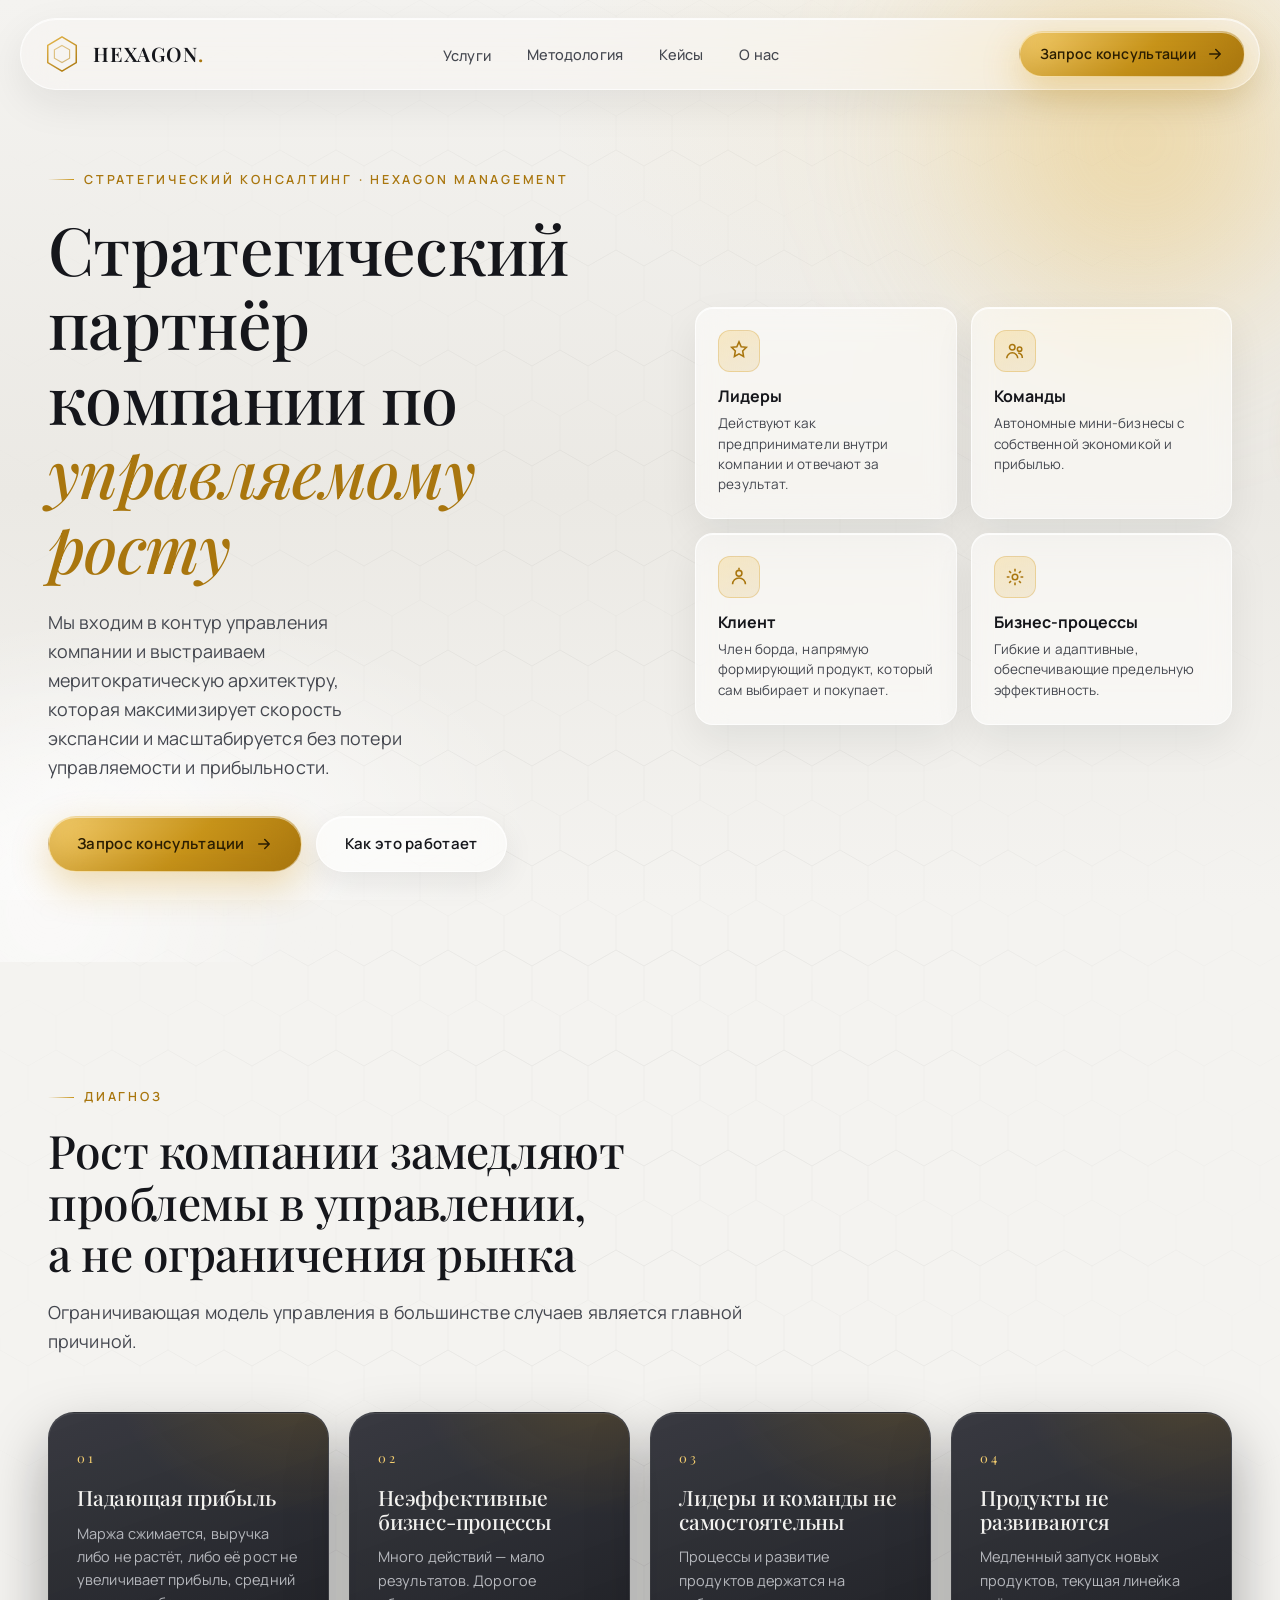
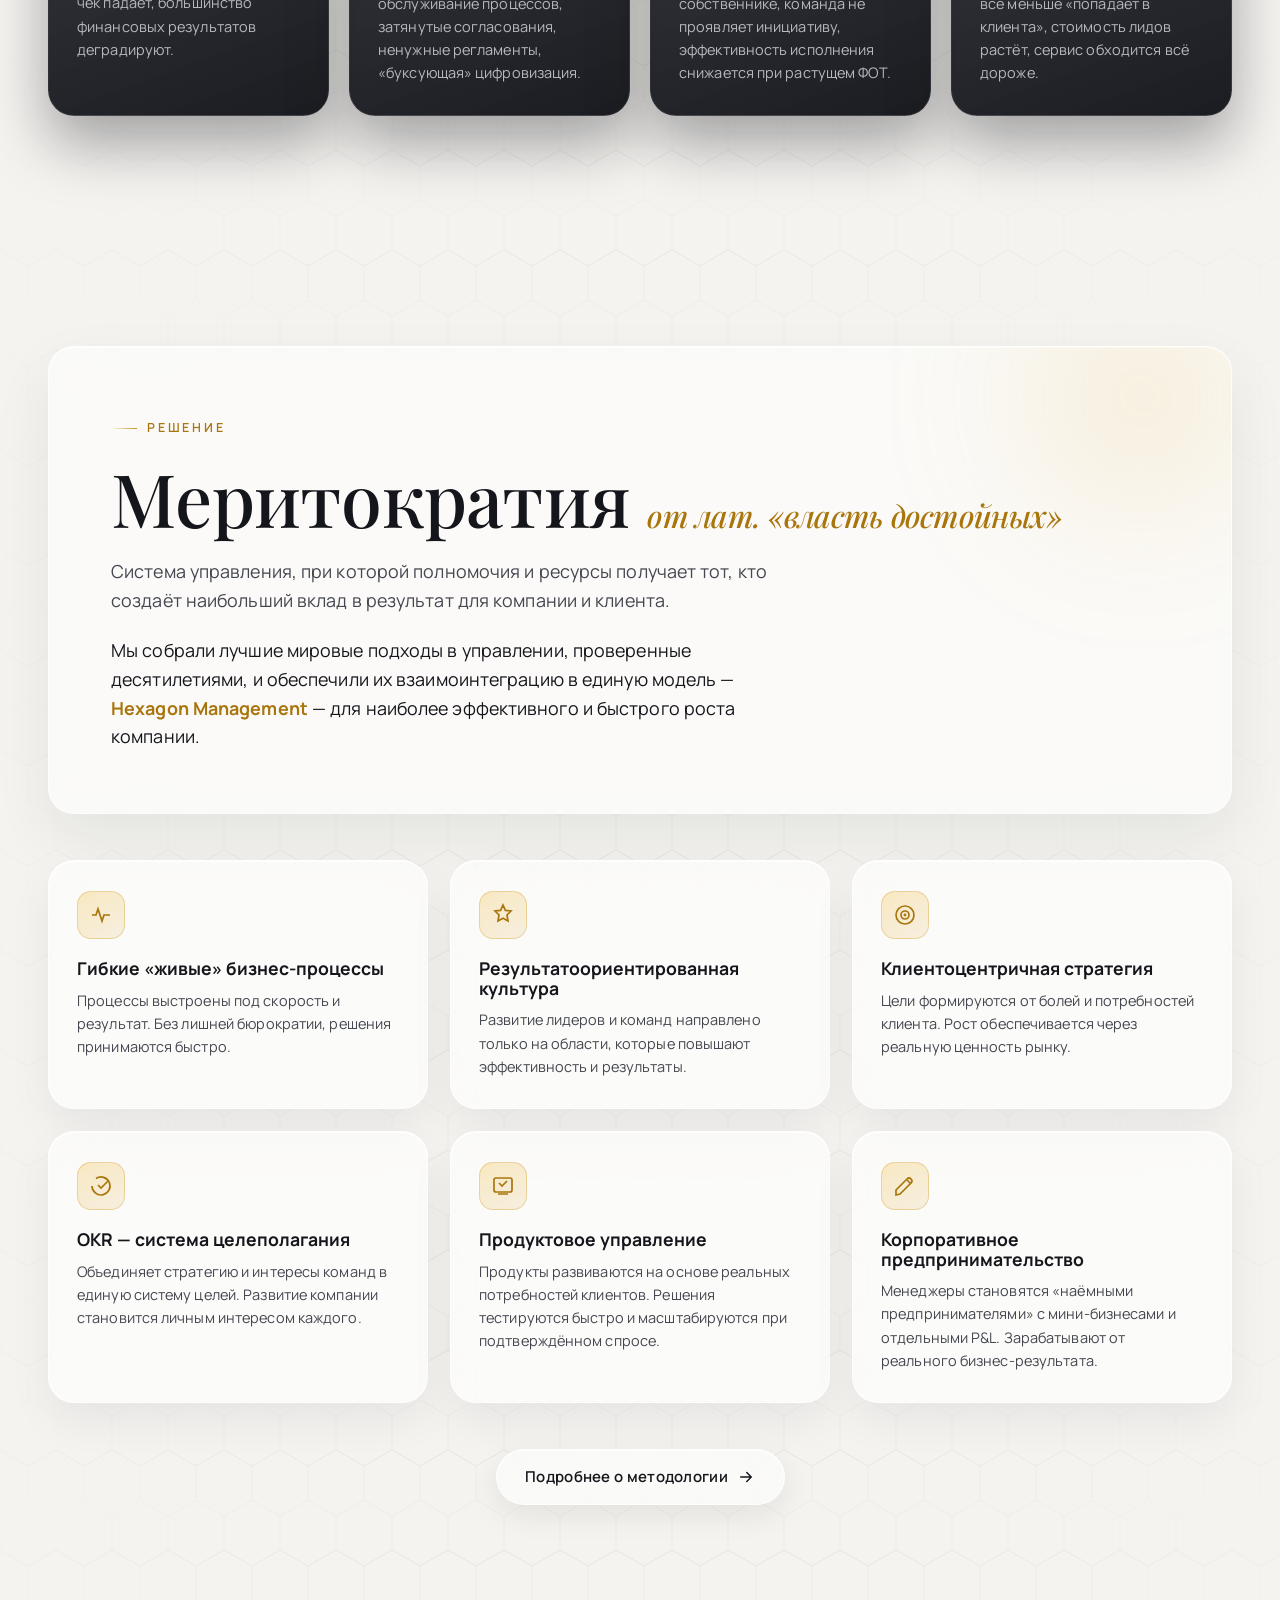
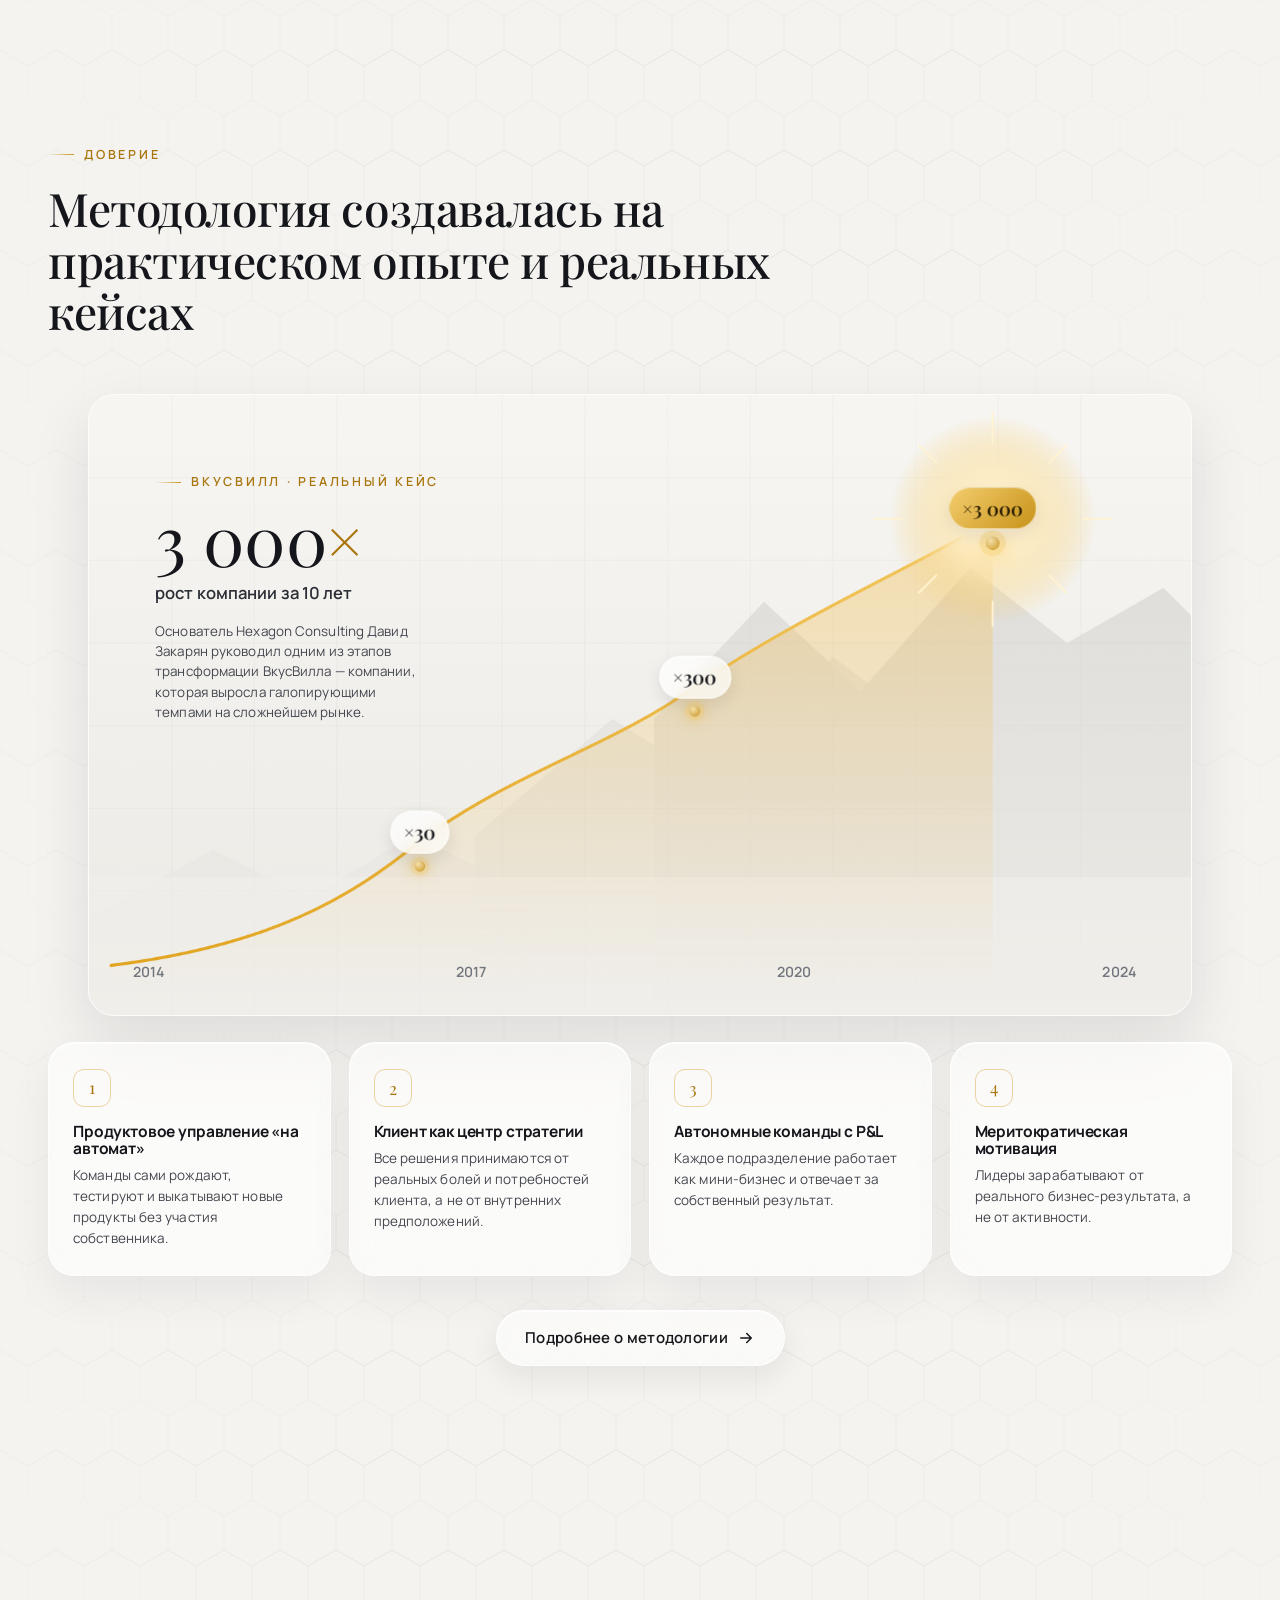
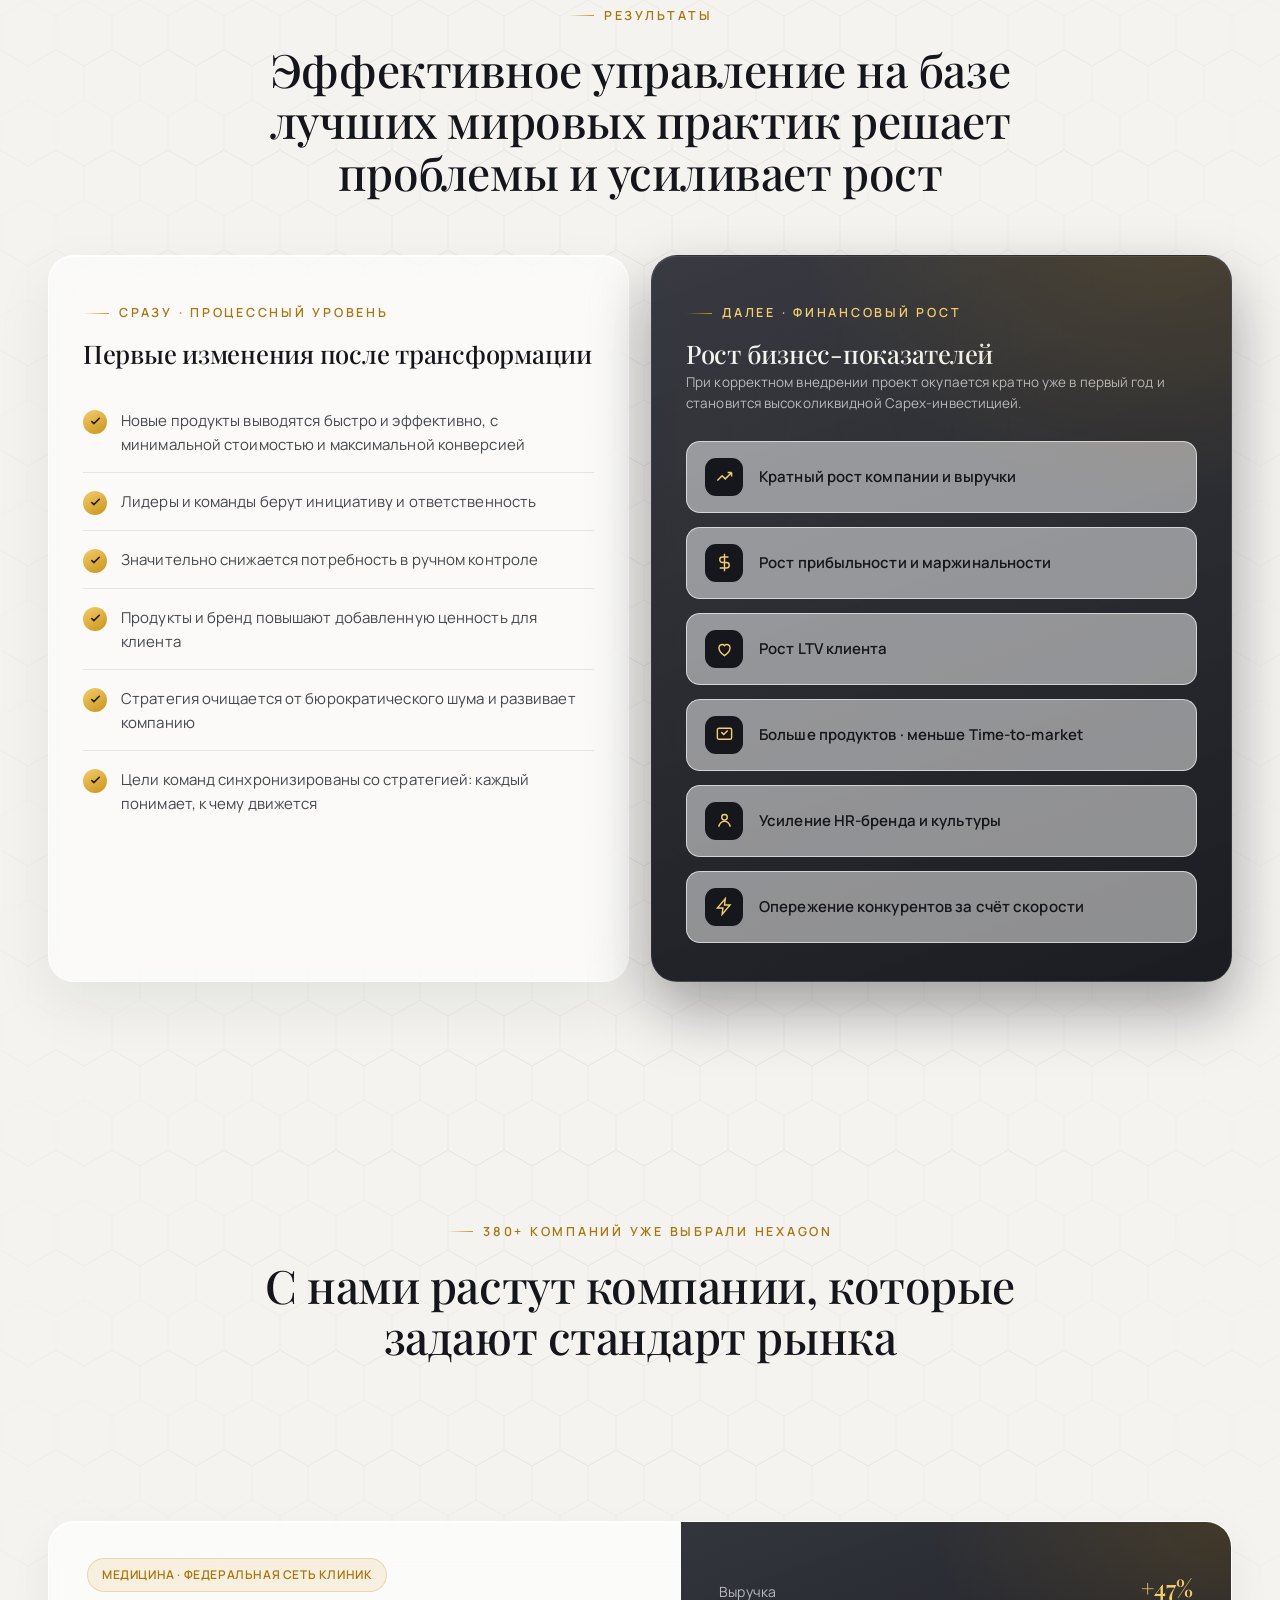
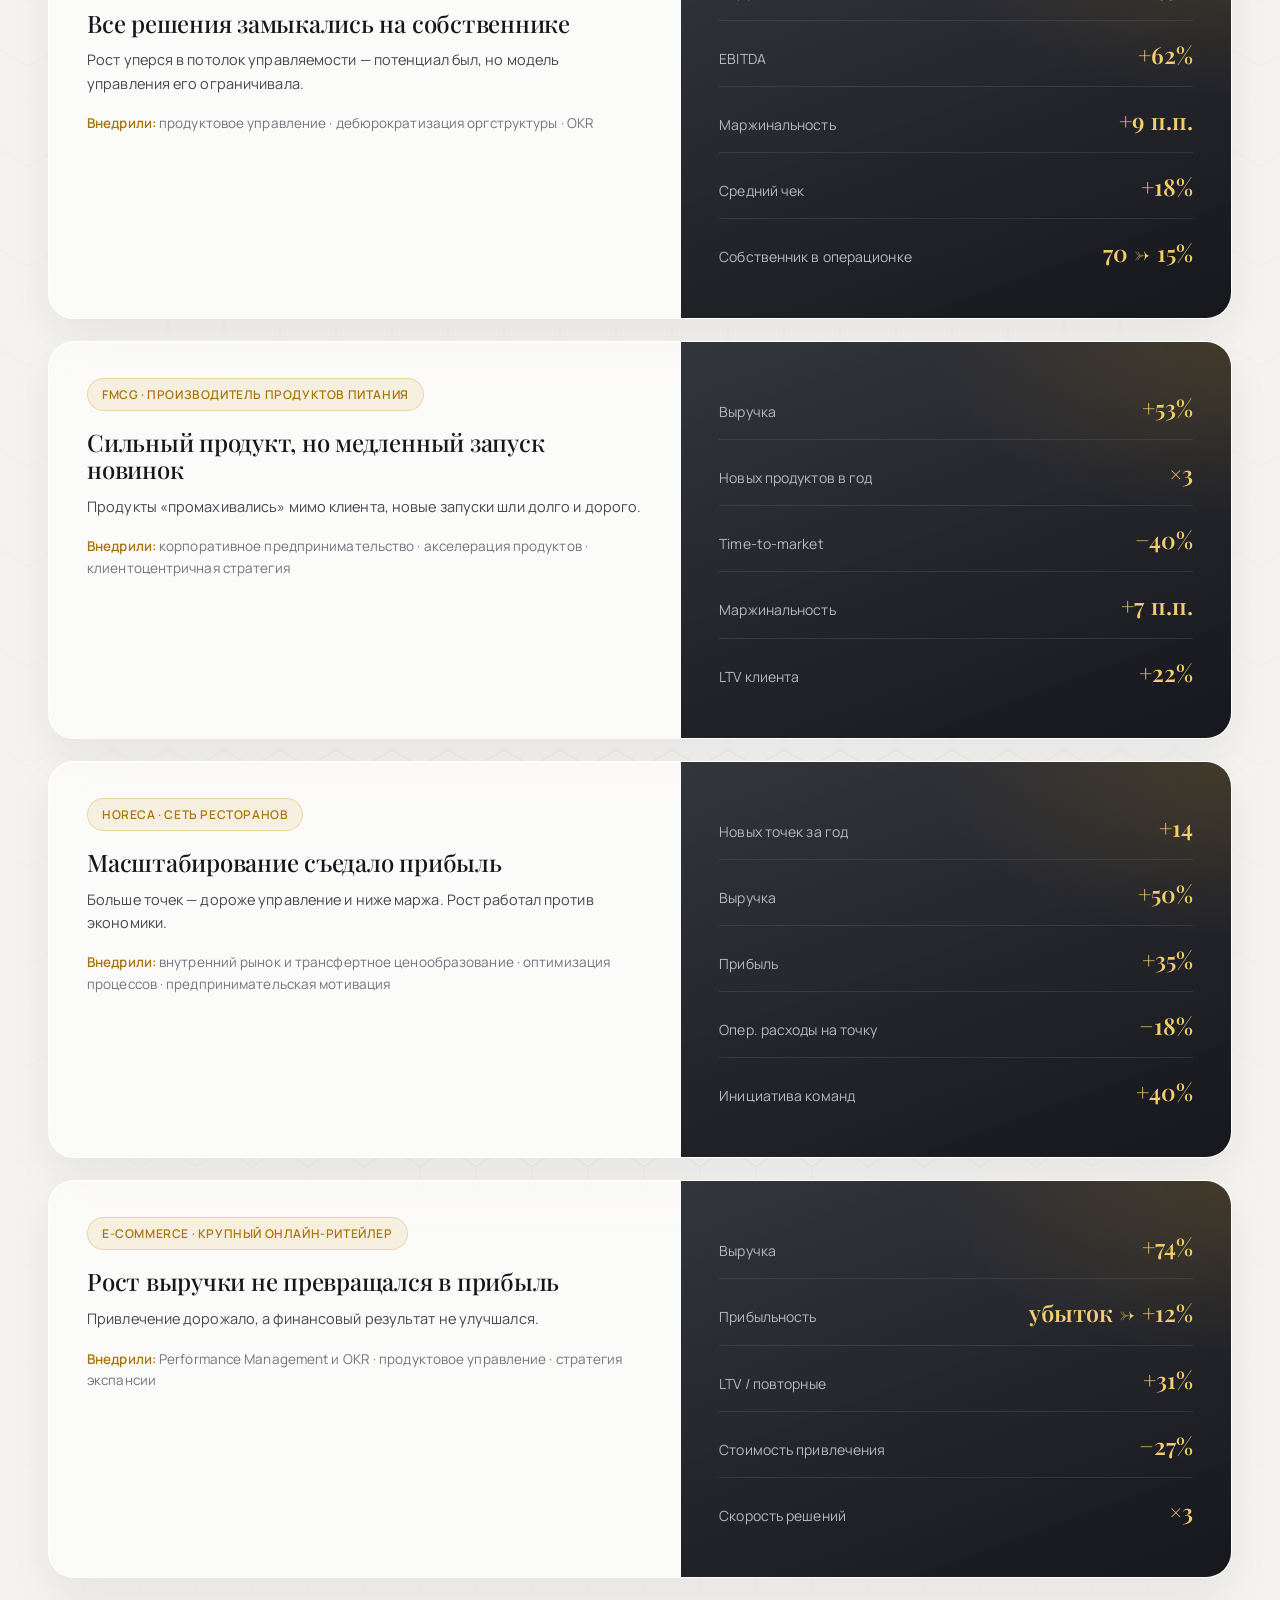
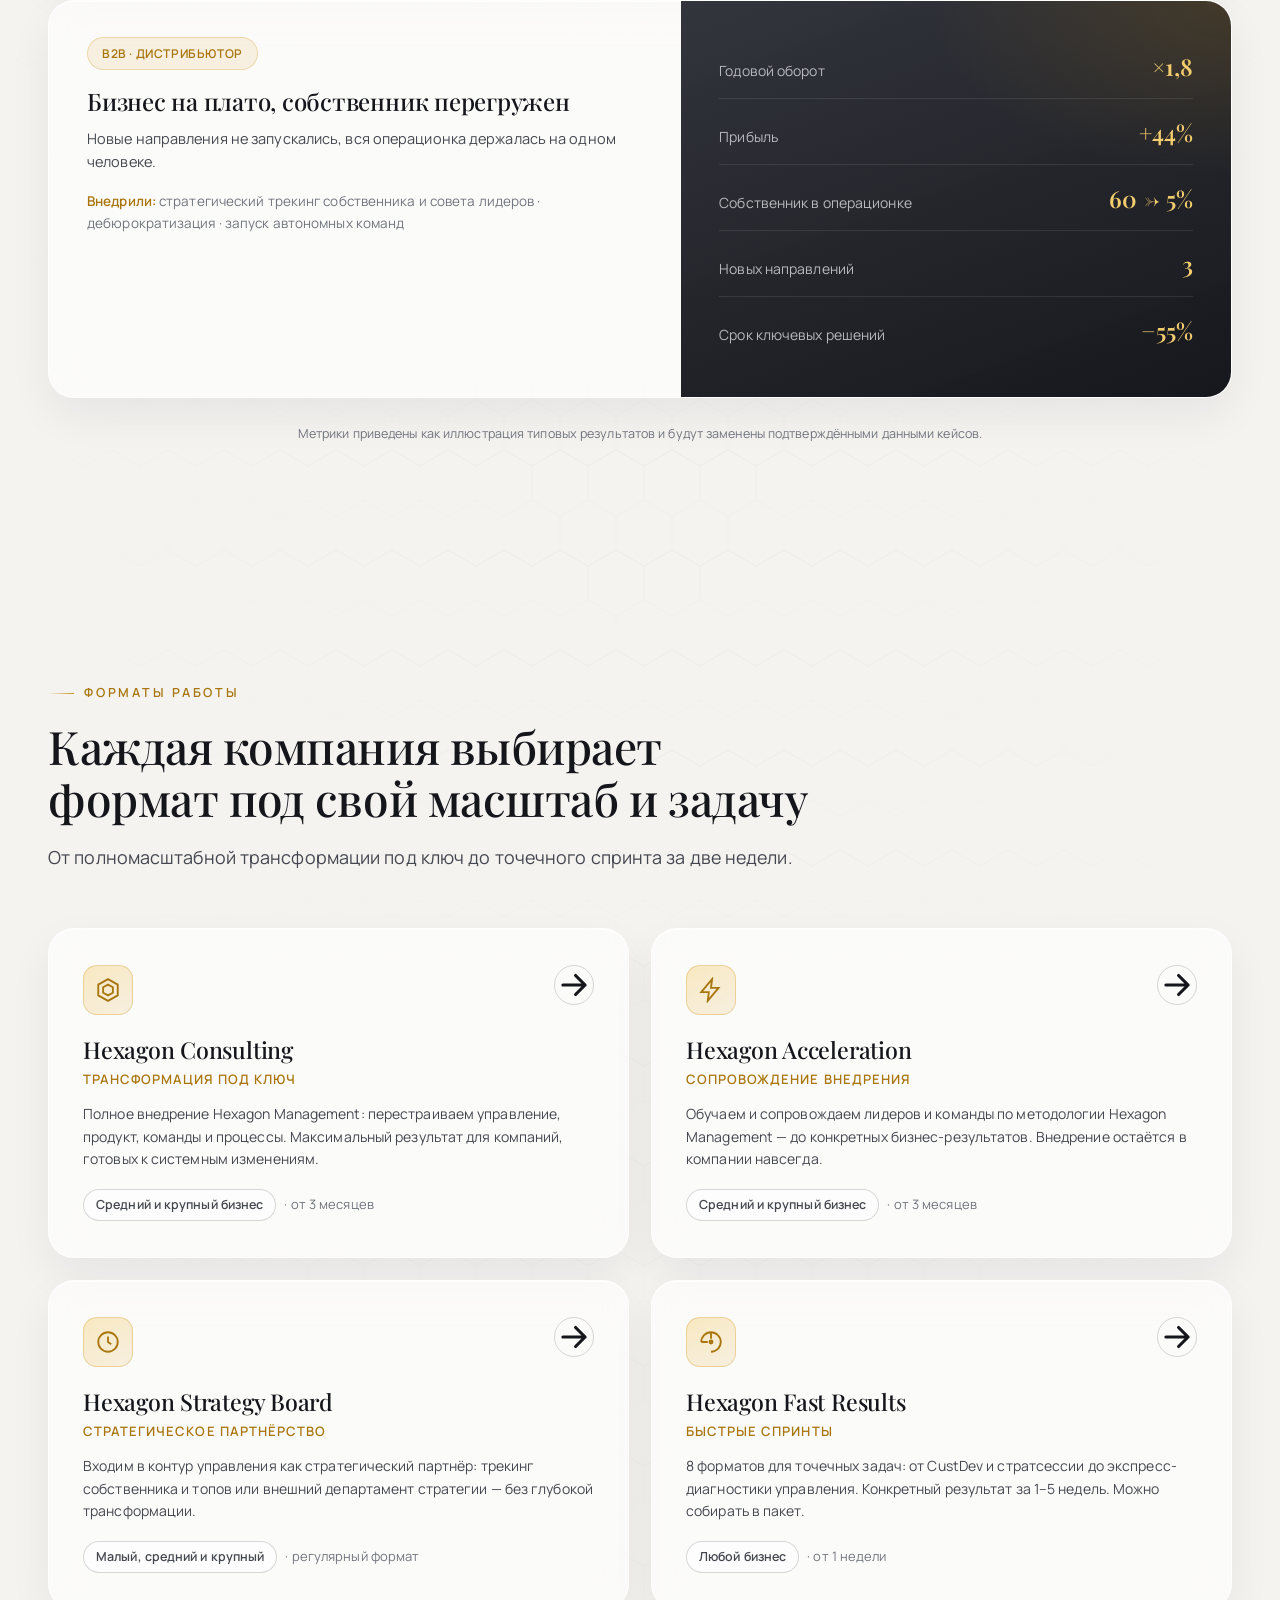
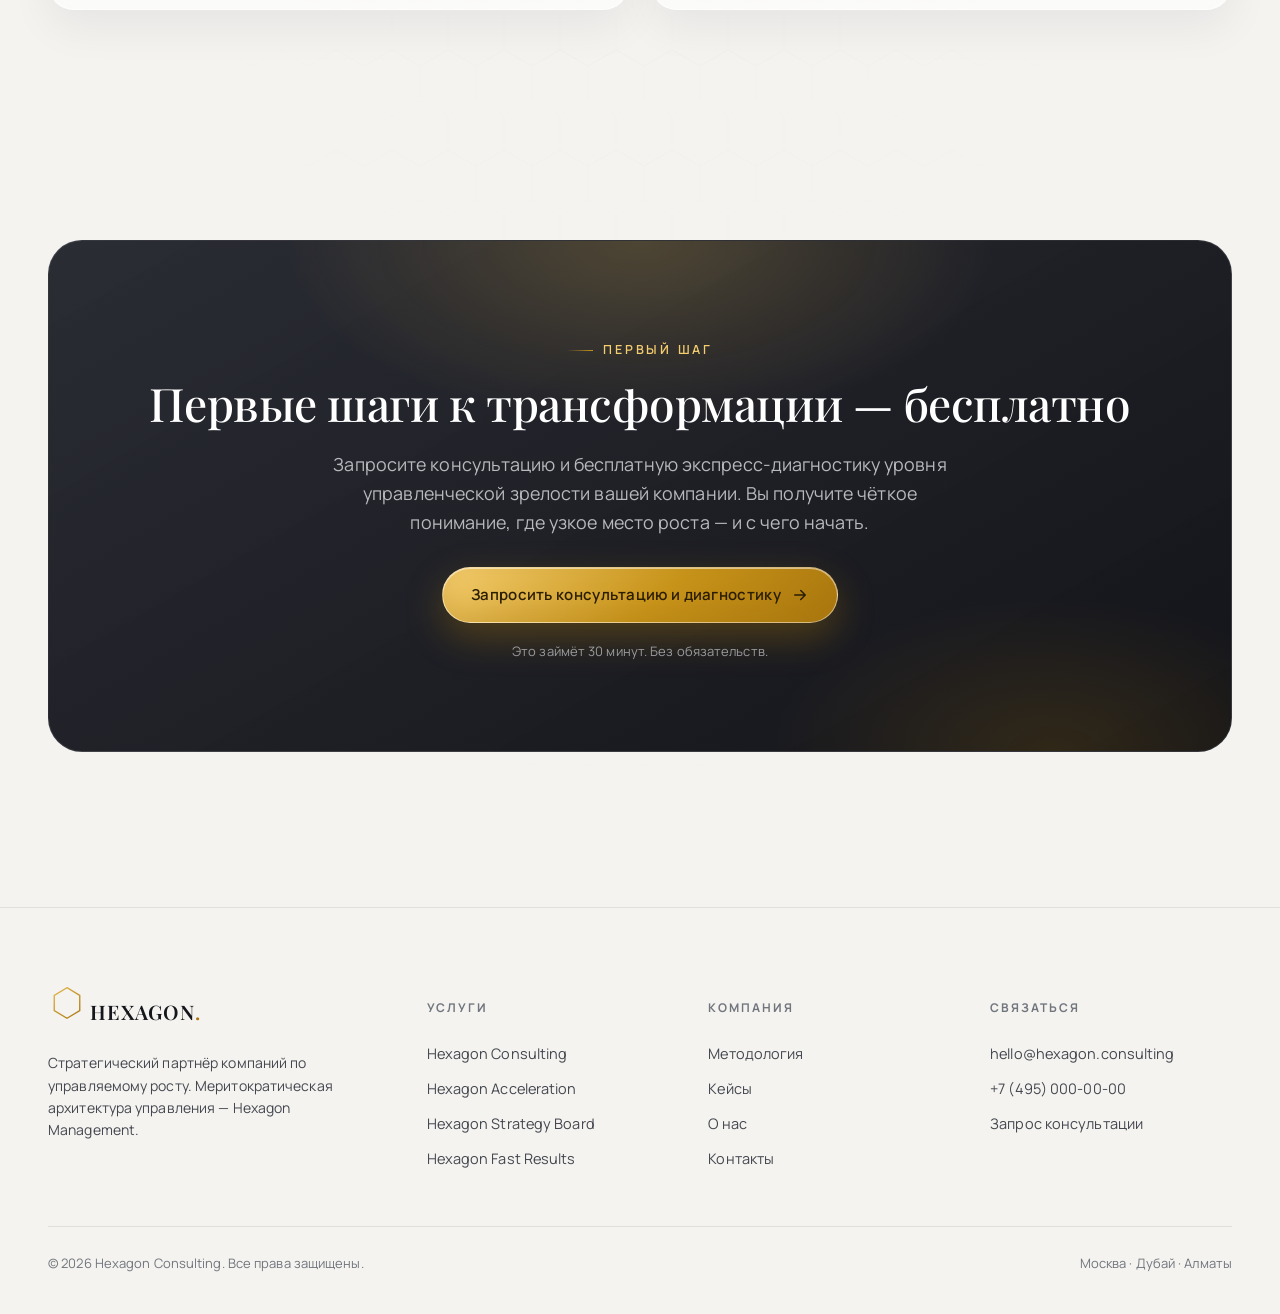
==== commit b7a2b584: "Replace VkusVill SVG chart with image + number overlay - Trust section now uses a full-width growth " ====
--- a/index.html
+++ b/index.html
@@ -206,61 +206,54 @@
         <h2 class="h2">Методология создавалась на практическом опыте и реальных кейсах</h2>
       </div>
 
-      <div class="trust-grid">
-        <article class="card-dark chart-card reveal">
-          <span class="eyebrow" style="color:var(--gold-bright);">Опыт трансформации</span>
-          <div class="chart-stat" style="margin-top:18px;">
-            <span class="big">3 000<span class="x">×</span></span>
-            <span style="color:var(--on-dark-soft);font-size:15px;">рост за 10 лет</span>
-          </div>
-          <p style="color:var(--on-dark-soft);font-size:14.5px;max-width:40ch;">Основатель Hexagon Consulting Давид Закарян руководил одним из этапов трансформации ВкусВилла — компании, которая выросла галопирующими темпами на сложнейшем рынке благодаря похожим подходам.</p>
-          <div class="chart-wrap">
-            <svg viewBox="0 0 480 200" width="100%" height="180" preserveAspectRatio="none" aria-label="График роста ВкусВилла">
-              <defs>
-                <linearGradient id="grad-line" x1="0" y1="0" x2="480" y2="0" gradientUnits="userSpaceOnUse">
-                  <stop stop-color="#A9760E"/><stop offset="1" stop-color="#F4CD6E"/>
-                </linearGradient>
-                <linearGradient id="grad-fill" x1="0" y1="0" x2="0" y2="200" gradientUnits="userSpaceOnUse">
-                  <stop stop-color="#E6B84E" stop-opacity="0.32"/><stop offset="1" stop-color="#E6B84E" stop-opacity="0"/>
-                </linearGradient>
-              </defs>
-              <g stroke="rgba(255,255,255,0.07)" stroke-width="1">
-                <line x1="0" y1="50" x2="480" y2="50"/><line x1="0" y1="100" x2="480" y2="100"/><line x1="0" y1="150" x2="480" y2="150"/>
-              </g>
-              <path d="M0 188 C120 184 210 170 300 120 C360 86 420 40 480 10 L480 200 L0 200 Z" fill="url(#grad-fill)"/>
-              <path data-chart-path d="M0 188 C120 184 210 170 300 120 C360 86 420 40 480 10" fill="none" stroke="url(#grad-line)" stroke-width="2.6" stroke-linecap="round"/>
-              <circle cx="480" cy="10" r="4.5" fill="#F4CD6E"/>
-            </svg>
-            <div style="display:flex;justify-content:space-between;color:var(--on-dark-soft);font-size:12px;margin-top:8px;opacity:.7;">
+      <figure class="growth reveal">
+        <figcaption class="growth__stat">
+          <span class="eyebrow">ВкусВилл · реальный кейс</span>
+          <span class="big">3 000<span class="x">×</span></span>
+          <span class="sub">рост компании за 10 лет</span>
+          <p class="story">Основатель Hexagon Consulting Давид Закарян руководил одним из этапов трансформации ВкусВилла — компании, которая выросла галопирующими темпами на сложнейшем рынке.</p>
+        </figcaption>
+        <div class="growth__media">
+          <img class="growth__img" src="assets/images/vkusvill-growth.png"
+               alt="График роста ВкусВилла: 3000× за 10 лет" />
+          <div class="growth__ovl">
+            <span class="gmark" style="left:30%;top:72%;"><span class="chip">×30</span><span class="dot"></span></span>
+            <span class="gmark" style="left:55%;top:47%;"><span class="chip">×300</span><span class="dot"></span></span>
+            <span class="gmark gmark-peak" style="left:82%;top:20%;"><span class="chip">×3&nbsp;000</span><span class="dot"></span></span>
+            <div class="growth__years">
               <span>2014</span><span>2017</span><span>2020</span><span>2024</span>
             </div>
           </div>
-        </article>
-
-        <article class="card-dark res-col reveal reveal-d1">
-          <span class="eyebrow" style="color:var(--gold-bright);">4 драйвера успеха</span>
-          <div style="margin-top:22px;">
-            <div class="driver">
-              <span class="d-no">1</span>
-              <div><h4>Продуктовое управление «на автомат»</h4><p>Команды сами рождают, тестируют и выкатывают новые продукты без участия собственника.</p></div>
-            </div>
-            <div class="driver">
-              <span class="d-no">2</span>
-              <div><h4>Клиент как центр стратегии</h4><p>Все решения принимаются от реальных болей и потребностей клиента, а не от внутренних предположений.</p></div>
-            </div>
-            <div class="driver">
-              <span class="d-no">3</span>
-              <div><h4>Автономные команды с P&amp;L</h4><p>Каждое подразделение работает как мини-бизнес и отвечает за собственный результат.</p></div>
-            </div>
-            <div class="driver">
-              <span class="d-no">4</span>
-              <div><h4>Меритократическая мотивация</h4><p>Лидеры зарабатывают от реального бизнес-результата, а не от активности.</p></div>
-            </div>
-          </div>
-          <a class="btn btn-dark" style="margin-top:26px;align-self:flex-start;" href="uslugi/consulting.html">Подробнее о методологии
-            <svg viewBox="0 0 24 24" fill="none" stroke="currentColor" stroke-width="2" stroke-linecap="round" stroke-linejoin="round"><path d="M5 12h14M13 6l6 6-6 6"/></svg>
-          </a>
-        </article>
+        </div>
+      </figure>
+
+      <div class="drivers-row">
+        <article class="card driver-card reveal">
+          <span class="d-no">1</span>
+          <h4>Продуктовое управление «на автомат»</h4>
+          <p>Команды сами рождают, тестируют и выкатывают новые продукты без участия собственника.</p>
+        </article>
+        <article class="card driver-card reveal reveal-d1">
+          <span class="d-no">2</span>
+          <h4>Клиент как центр стратегии</h4>
+          <p>Все решения принимаются от реальных болей и потребностей клиента, а не от внутренних предположений.</p>
+        </article>
+        <article class="card driver-card reveal reveal-d2">
+          <span class="d-no">3</span>
+          <h4>Автономные команды с P&amp;L</h4>
+          <p>Каждое подразделение работает как мини-бизнес и отвечает за собственный результат.</p>
+        </article>
+        <article class="card driver-card reveal reveal-d3">
+          <span class="d-no">4</span>
+          <h4>Меритократическая мотивация</h4>
+          <p>Лидеры зарабатывают от реального бизнес-результата, а не от активности.</p>
+        </article>
+      </div>
+
+      <div style="text-align:center;margin-top:34px;" class="reveal">
+        <a class="btn btn-glass" href="uslugi/consulting.html">Подробнее о методологии
+          <svg viewBox="0 0 24 24" fill="none" stroke="currentColor" stroke-width="2" stroke-linecap="round" stroke-linejoin="round"><path d="M5 12h14M13 6l6 6-6 6"/></svg>
+        </a>
       </div>
     </div>
   </section>
--- a/assets/css/styles.css
+++ b/assets/css/styles.css
@@ -559,6 +559,88 @@
 .driver h4 { font-family: "Manrope", sans-serif; font-size: 15.5px; font-weight: 700; color: var(--on-dark); letter-spacing: 0; margin-bottom: 5px; }
 .driver p { font-size: 13.5px; color: var(--on-dark-soft); line-height: 1.5; }
 
+/* ---- Growth feature (image + number overlay) ---- */
+.growth {
+  position: relative;
+  border-radius: var(--r-lg);
+  overflow: hidden;
+  border: 1px solid rgba(255,255,255,0.7);
+  box-shadow: 0 1px 0 rgba(255,255,255,0.85) inset, 0 24px 60px rgba(21,22,27,0.10);
+}
+.growth__media { position: relative; }
+.growth__img { width: 100%; display: block; aspect-ratio: 16 / 9; object-fit: cover; }
+.growth__ovl { position: absolute; inset: 0; pointer-events: none; }
+
+.growth__stat { position: absolute; left: 6%; top: 11%; max-width: 44%; z-index: 3; }
+.growth__stat .eyebrow { color: var(--gold-deep); }
+.growth__stat .big {
+  display: block;
+  font-family: "Playfair Display", serif;
+  font-size: clamp(2.4rem, 5.4vw, 4.4rem);
+  line-height: 1; color: var(--ink); margin: 12px 0 6px;
+}
+.growth__stat .big .x { color: var(--gold-deep); }
+.growth__stat .sub { font-size: clamp(0.85rem, 1.3vw, 1.05rem); font-weight: 600; color: var(--ink-2); }
+.growth__stat .story { margin-top: 14px; font-size: clamp(0.78rem, 1.05vw, 0.95rem); color: var(--text-soft); line-height: 1.5; max-width: 34ch; }
+
+/* milestone chips on the curve */
+.gmark { position: absolute; transform: translate(-50%, -50%); display: flex; flex-direction: column; align-items: center; gap: 7px; }
+.gmark .chip {
+  font-family: "Playfair Display", serif;
+  font-size: clamp(0.85rem, 1.5vw, 1.35rem); font-weight: 600;
+  color: var(--ink);
+  padding: 5px 13px; border-radius: 100px;
+  background: rgba(255,255,255,0.7);
+  -webkit-backdrop-filter: blur(8px); backdrop-filter: blur(8px);
+  border: 1px solid rgba(255,255,255,0.85);
+  box-shadow: 0 6px 18px rgba(21,22,27,0.10);
+  white-space: nowrap;
+}
+.gmark .dot {
+  width: 11px; height: 11px; border-radius: 50%;
+  background: radial-gradient(circle at 35% 30%, #FCE5B0, var(--gold));
+  box-shadow: 0 0 0 4px rgba(244,205,110,0.3), 0 0 14px 2px rgba(230,184,78,0.7);
+}
+.gmark-peak .chip { color: #2A1D02; background: linear-gradient(135deg, var(--gold-bright), var(--gold)); border-color: rgba(255,255,255,0.5); }
+.gmark-peak .dot { width: 14px; height: 14px; box-shadow: 0 0 0 6px rgba(244,205,110,0.35), 0 0 22px 5px rgba(244,205,110,0.85); }
+
+/* year axis */
+.growth__years {
+  position: absolute; left: 4%; right: 5%; bottom: 5%;
+  display: flex; justify-content: space-between;
+  font-family: "Manrope", sans-serif; font-size: clamp(0.7rem, 1.1vw, 0.9rem);
+  font-weight: 600; color: var(--muted);
+}
+.growth__years span { position: relative; }
+
+/* drivers row under the image */
+.drivers-row { display: grid; grid-template-columns: repeat(4, 1fr); gap: 18px; margin-top: 26px; }
+.driver-card { padding: 26px 24px; }
+.driver-card .d-no {
+  display: inline-flex; align-items: center; justify-content: center;
+  width: 38px; height: 38px; border-radius: 11px; margin-bottom: 16px;
+  border: 1px solid rgba(202,138,4,0.35); color: var(--gold-deep);
+  font-family: "Playfair Display", serif; font-size: 17px;
+}
+.driver-card h4 { font-family: "Manrope", sans-serif; font-size: 15.5px; font-weight: 700; color: var(--ink); margin-bottom: 8px; }
+.driver-card p { font-size: 13.5px; color: var(--text-soft); line-height: 1.55; }
+
+@media (max-width: 920px) {
+  .drivers-row { grid-template-columns: repeat(2, 1fr); }
+}
+@media (max-width: 720px) {
+  .growth { display: flex; flex-direction: column; background: rgba(255,255,255,0.6); }
+  .growth__stat { position: static; max-width: none; padding: 28px 24px 4px; }
+  .growth__stat .story { max-width: none; }
+  .growth__stat .big { font-size: 3rem; }
+  .growth__media { order: 2; }
+  .growth__img { aspect-ratio: 4 / 3; }
+}
+@media (max-width: 560px) {
+  .gmark .chip { font-size: 0.78rem; padding: 4px 10px; }
+  .drivers-row { grid-template-columns: 1fr; }
+}
+
 /* ============================================================
    LOGOS MARQUEE
    ============================================================ */
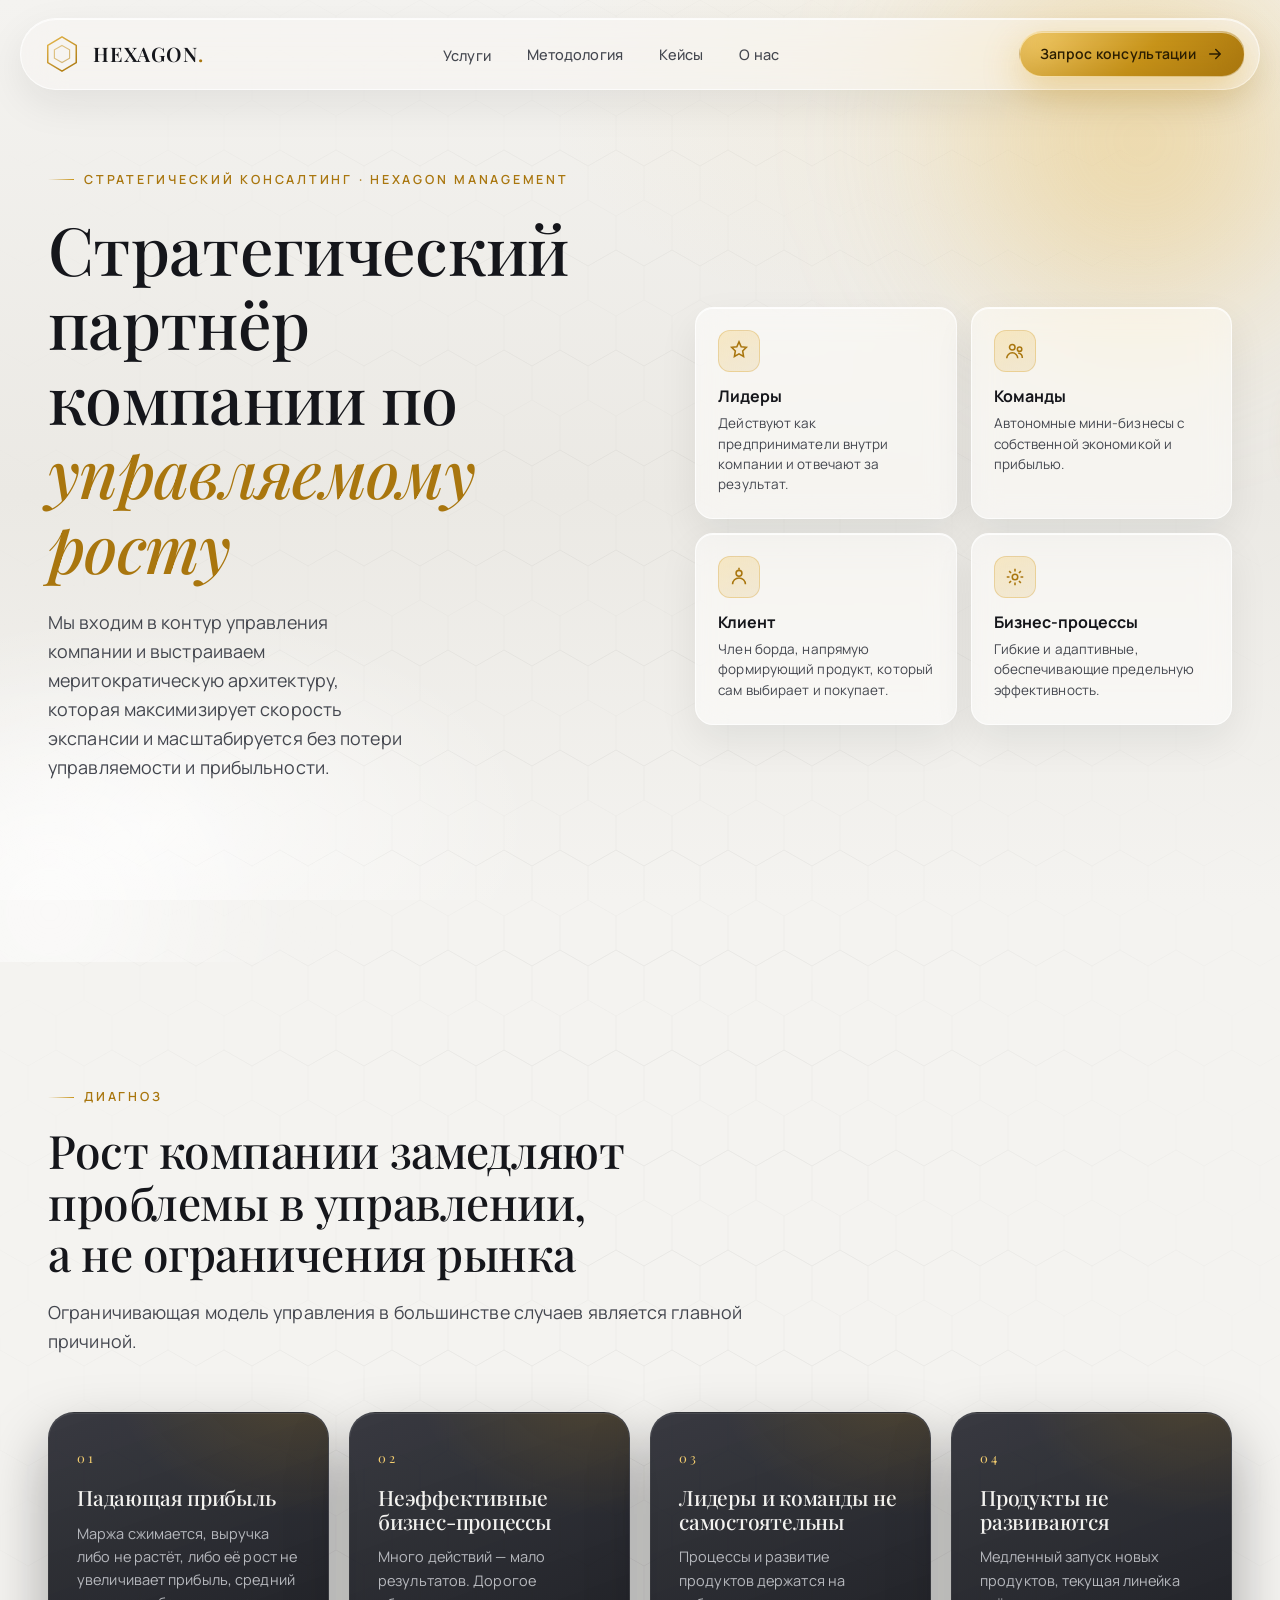
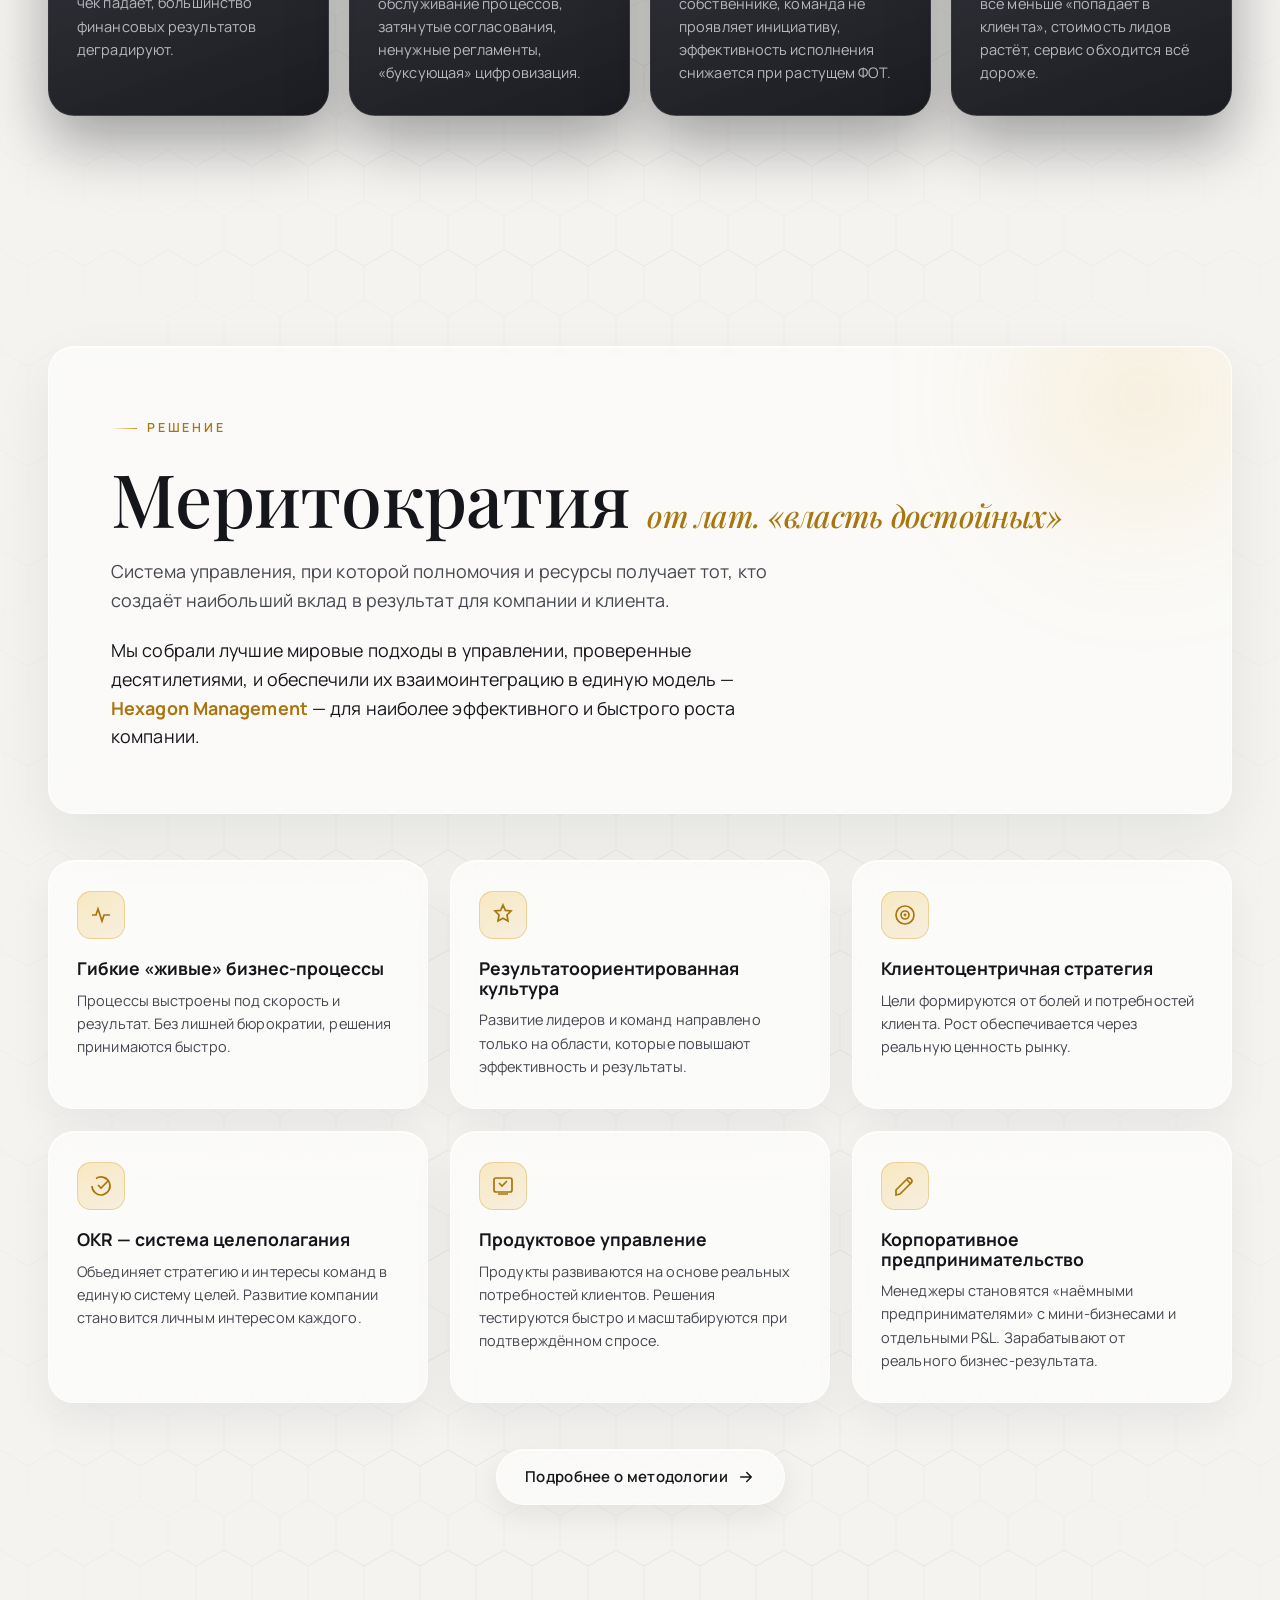
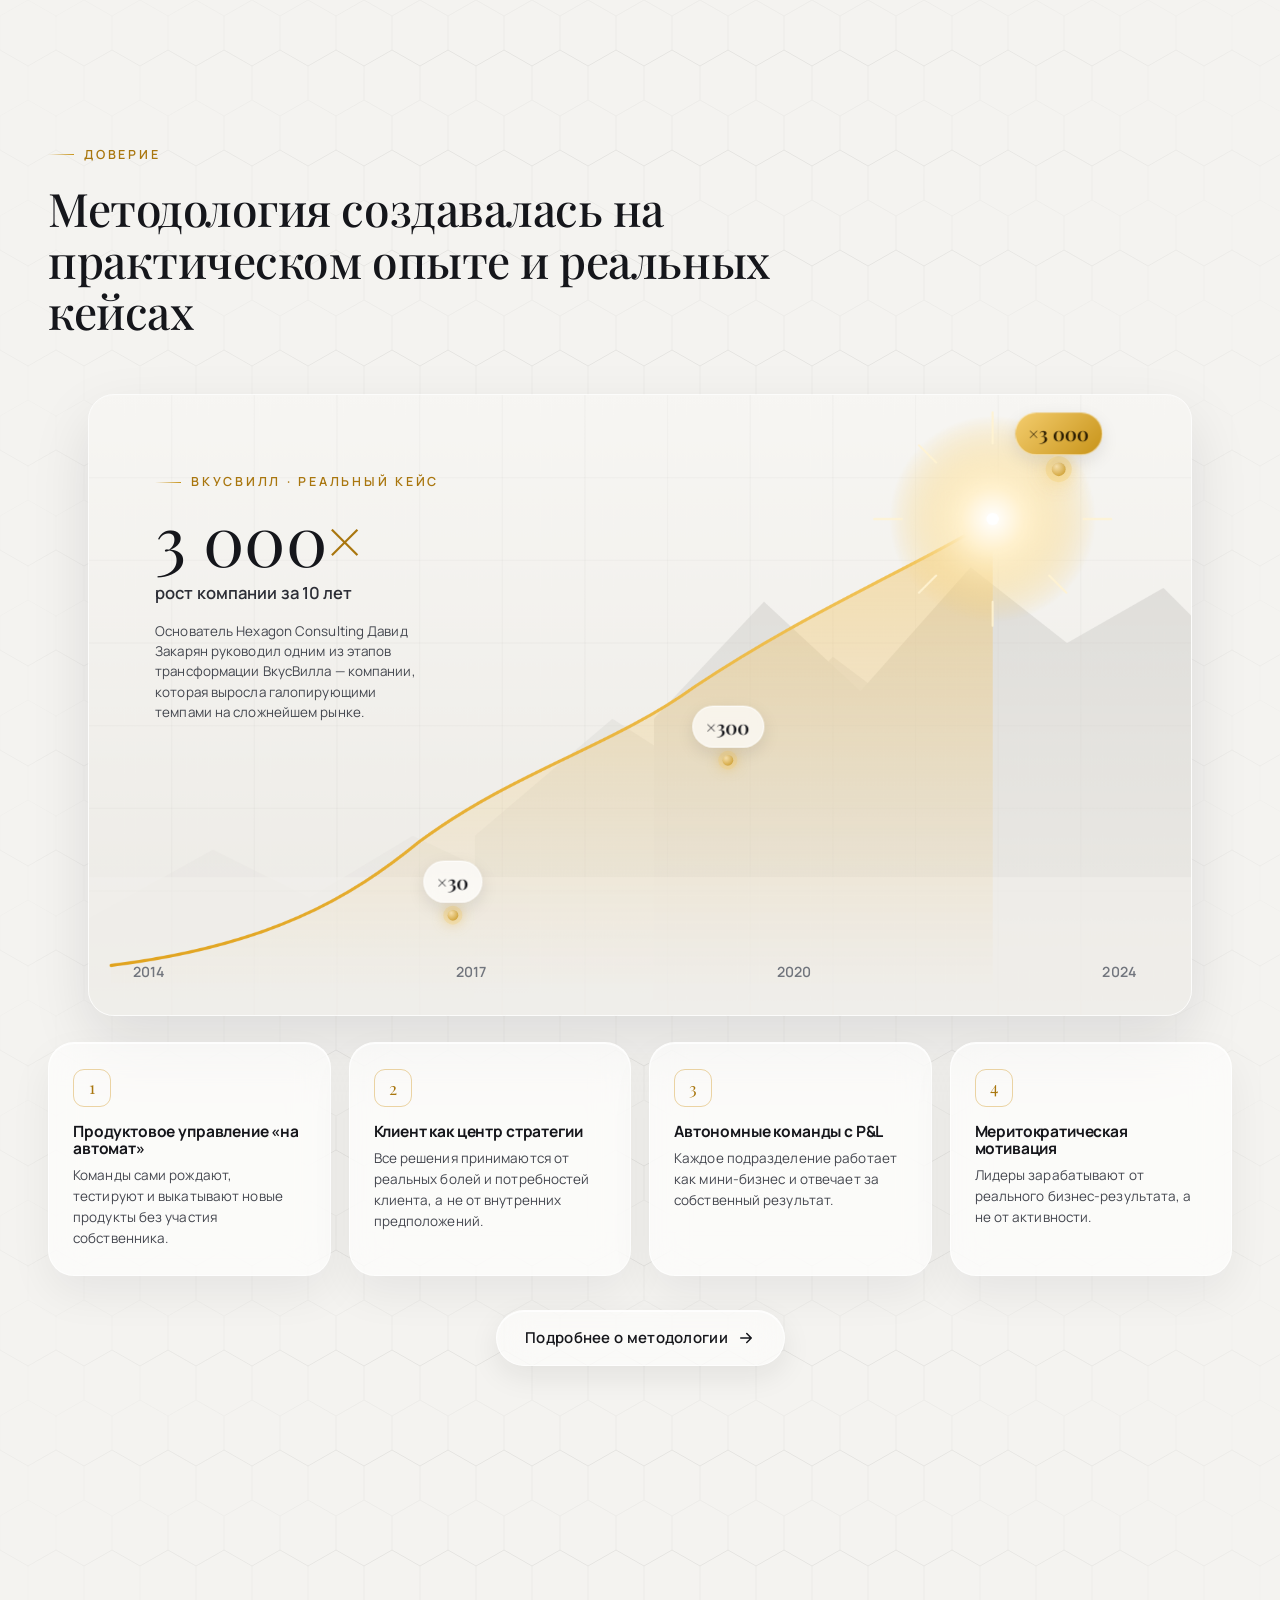
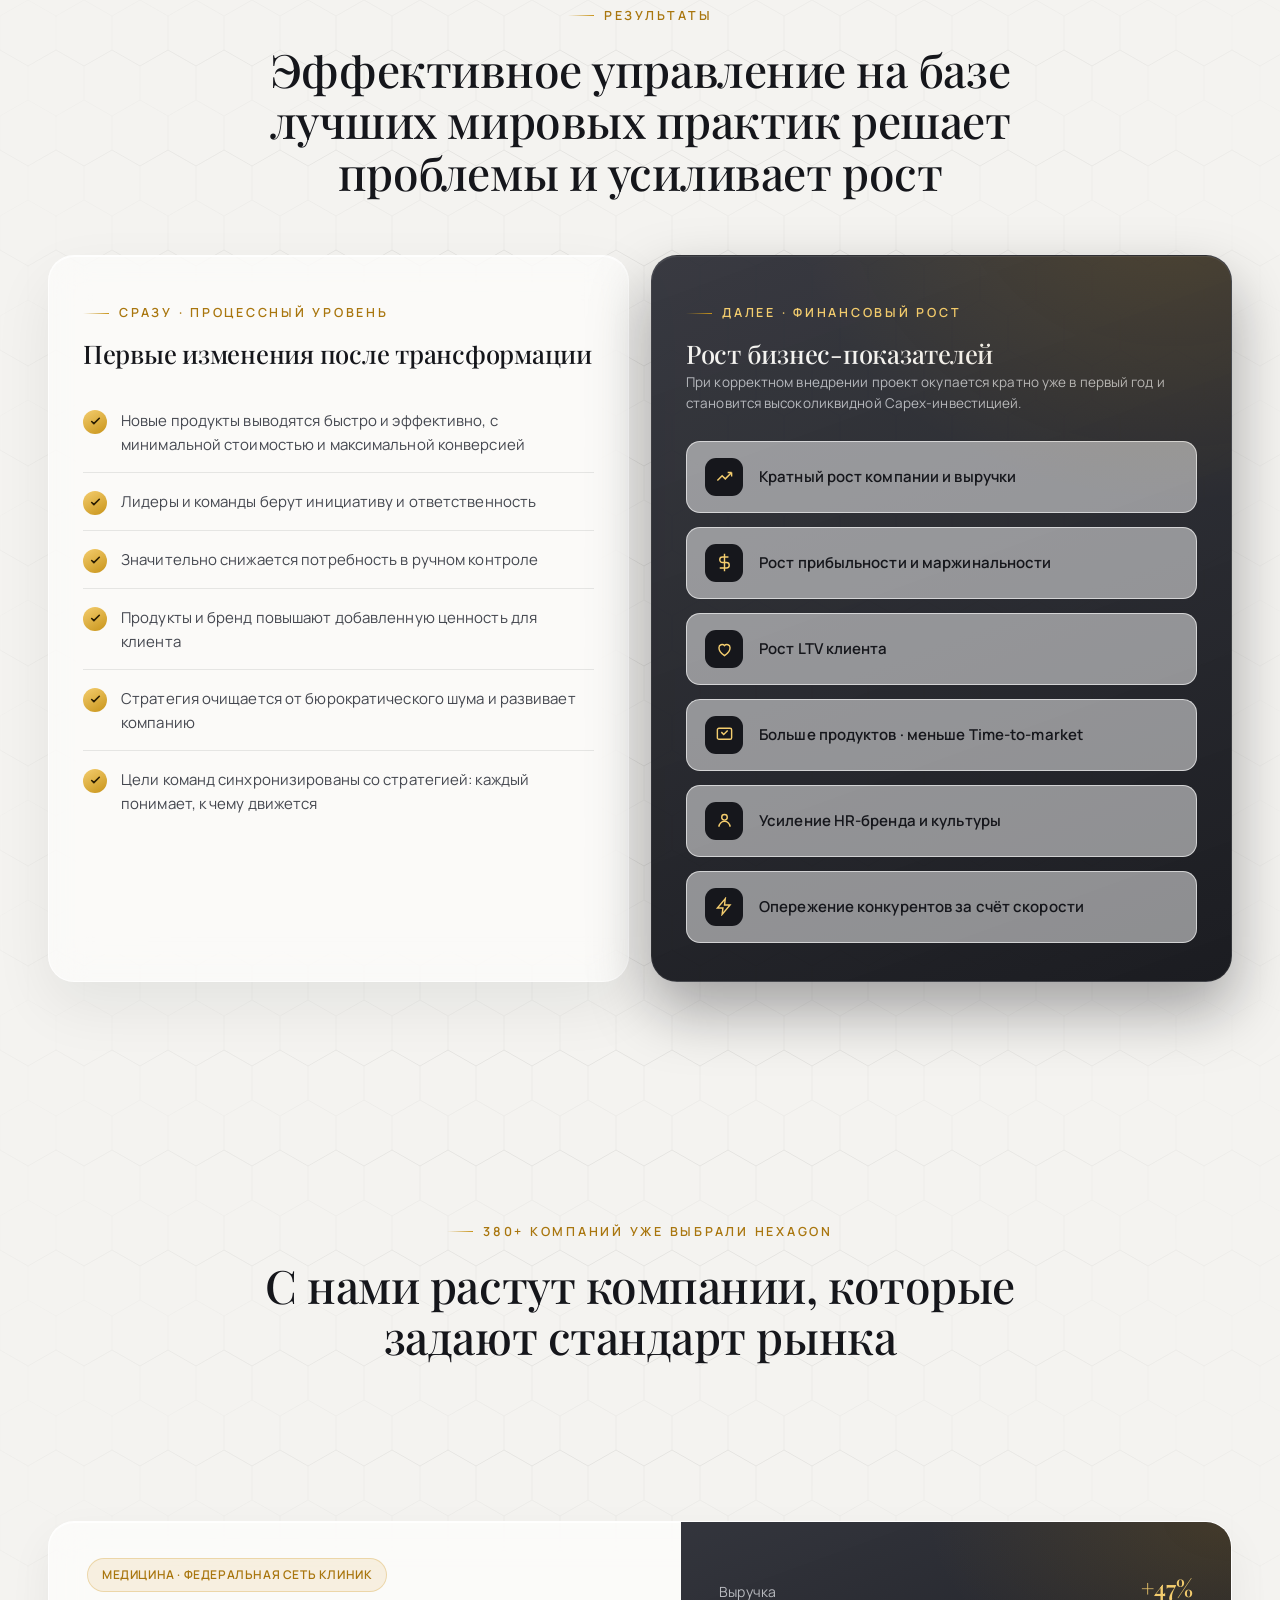
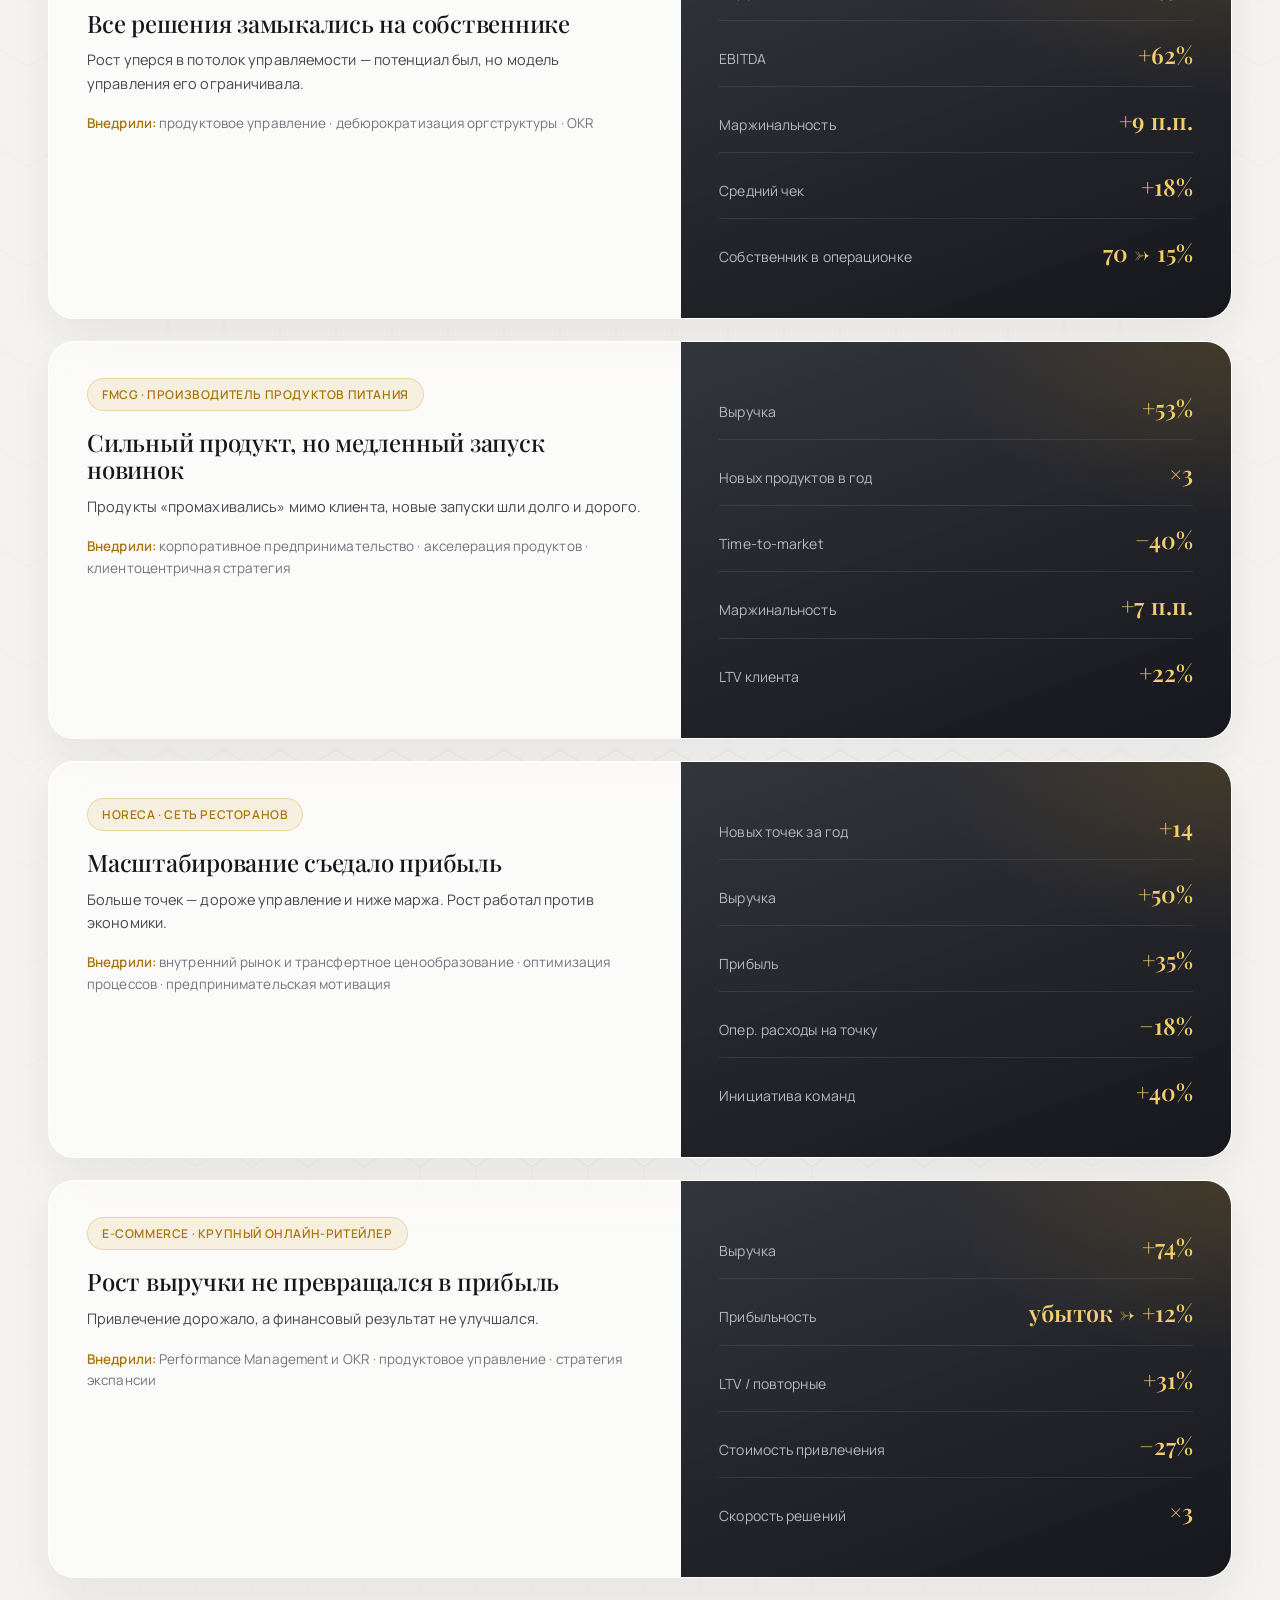
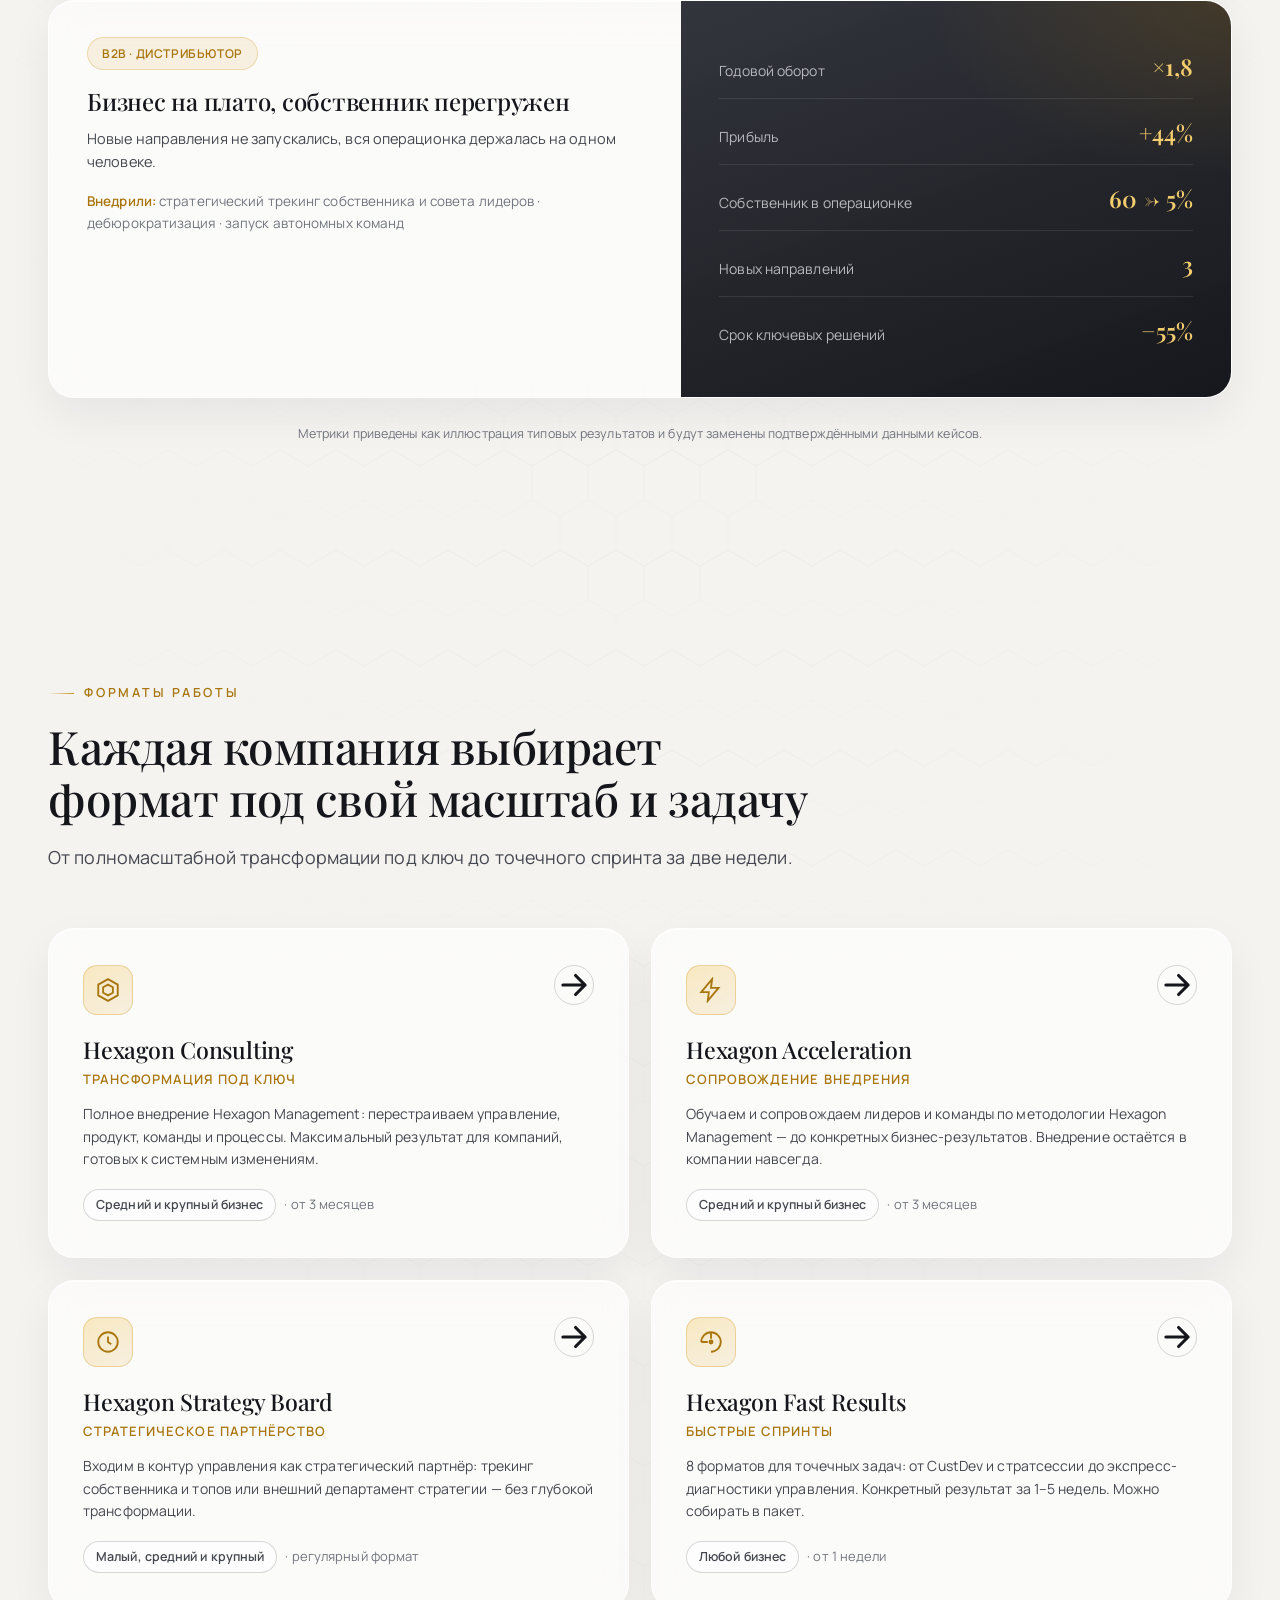
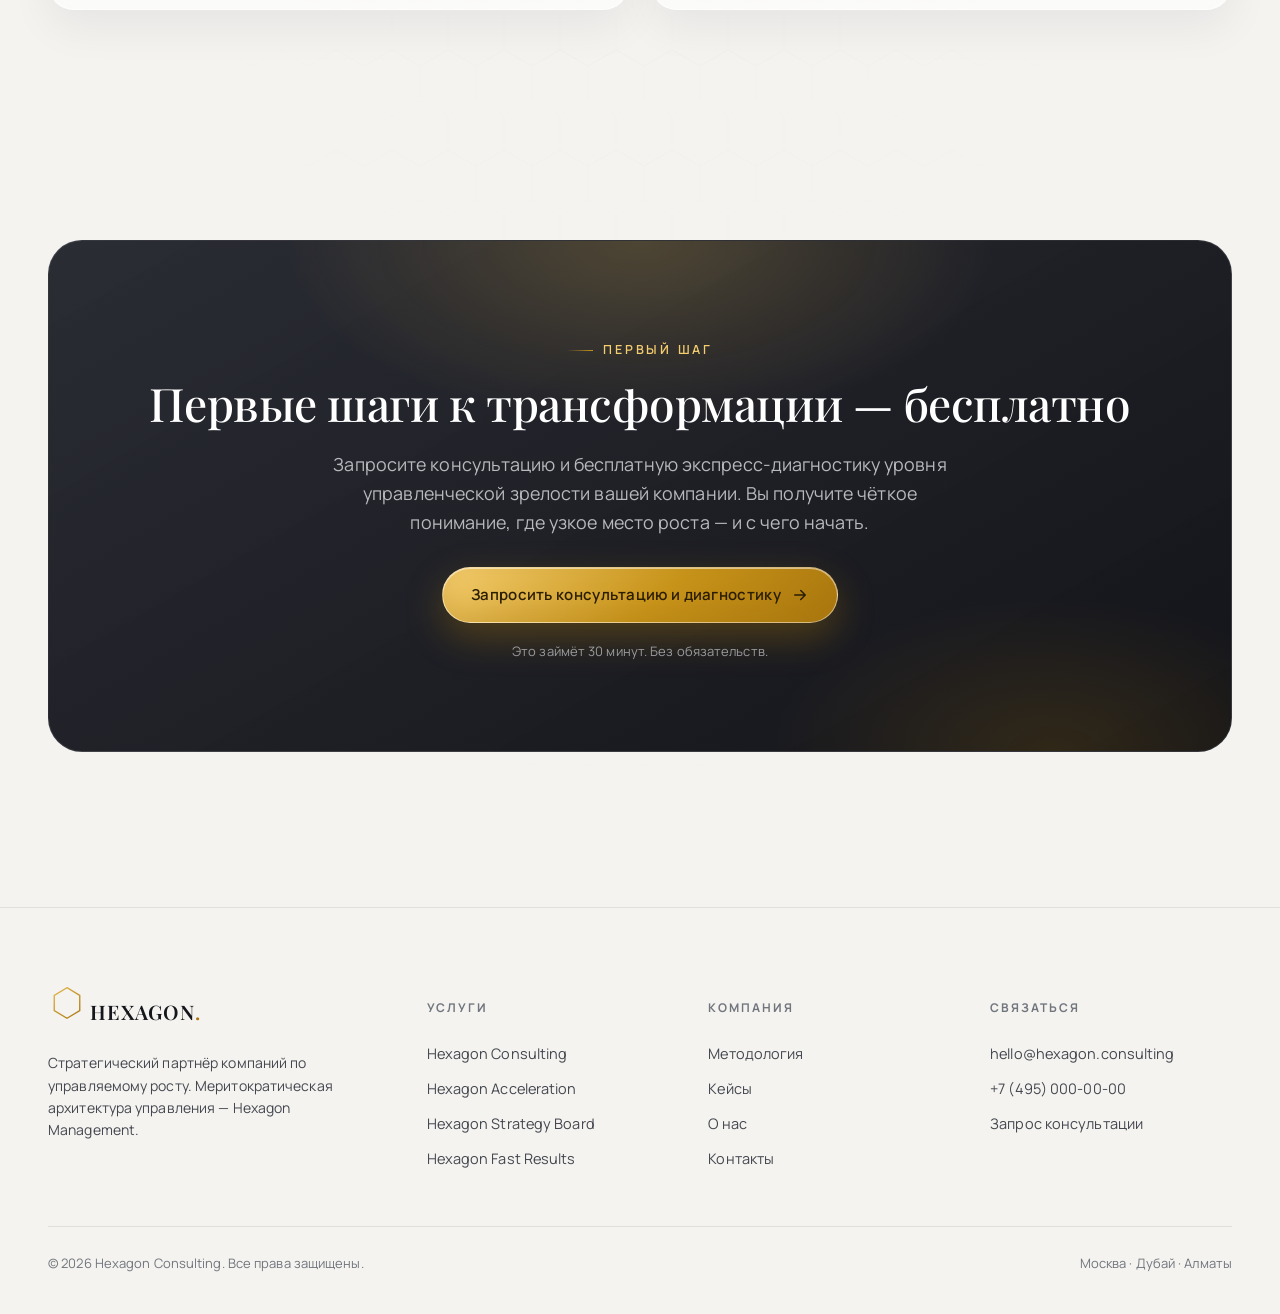
==== commit 18ded3d4: "Calibrate growth chart chip positions to match actual image curve" ====
--- a/index.html
+++ b/index.html
@@ -217,9 +217,9 @@
           <img class="growth__img" src="assets/images/vkusvill-growth.png"
                alt="График роста ВкусВилла: 3000× за 10 лет" />
           <div class="growth__ovl">
-            <span class="gmark" style="left:30%;top:72%;"><span class="chip">×30</span><span class="dot"></span></span>
-            <span class="gmark" style="left:55%;top:47%;"><span class="chip">×300</span><span class="dot"></span></span>
-            <span class="gmark gmark-peak" style="left:82%;top:20%;"><span class="chip">×3&nbsp;000</span><span class="dot"></span></span>
+            <span class="gmark" style="left:33%;top:80%;"><span class="chip">×30</span><span class="dot"></span></span>
+            <span class="gmark" style="left:58%;top:55%;"><span class="chip">×300</span><span class="dot"></span></span>
+            <span class="gmark gmark-peak" style="left:88%;top:8%;"><span class="chip">×3&nbsp;000</span><span class="dot"></span></span>
             <div class="growth__years">
               <span>2014</span><span>2017</span><span>2020</span><span>2024</span>
             </div>
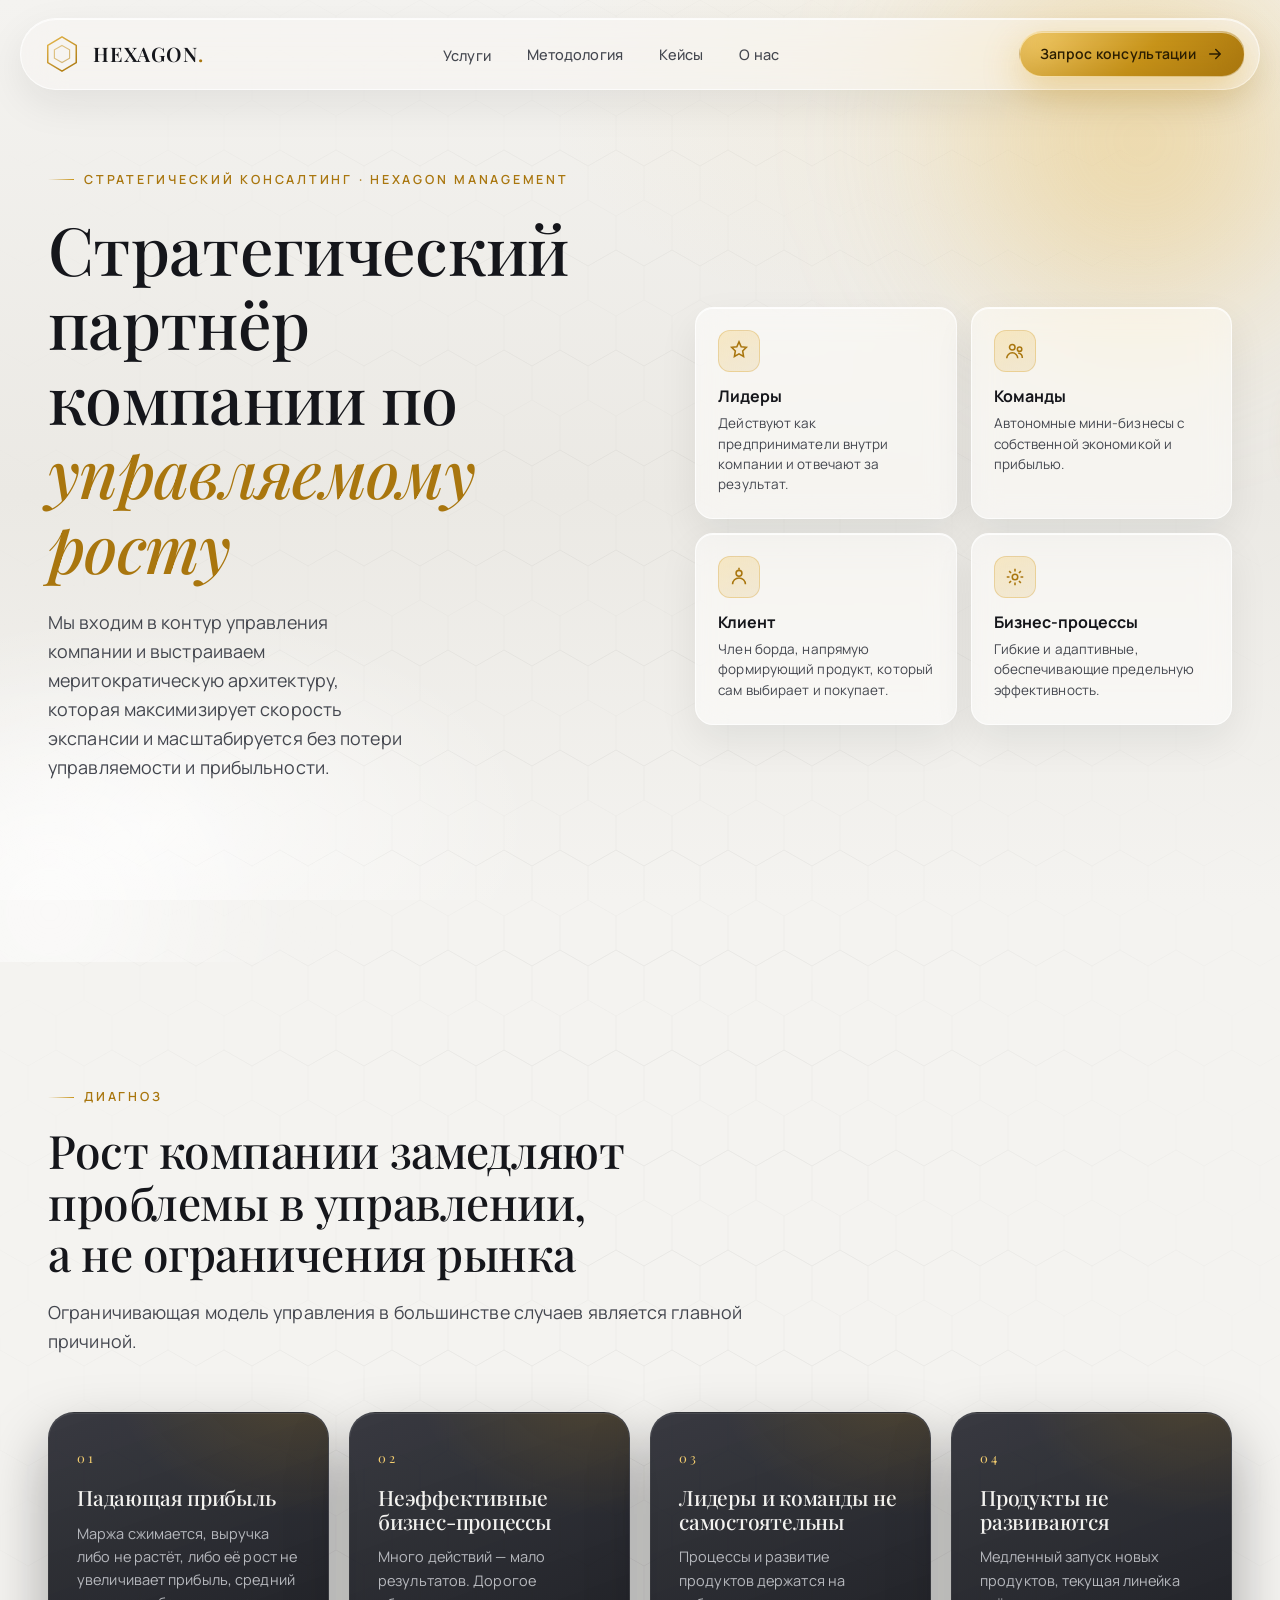
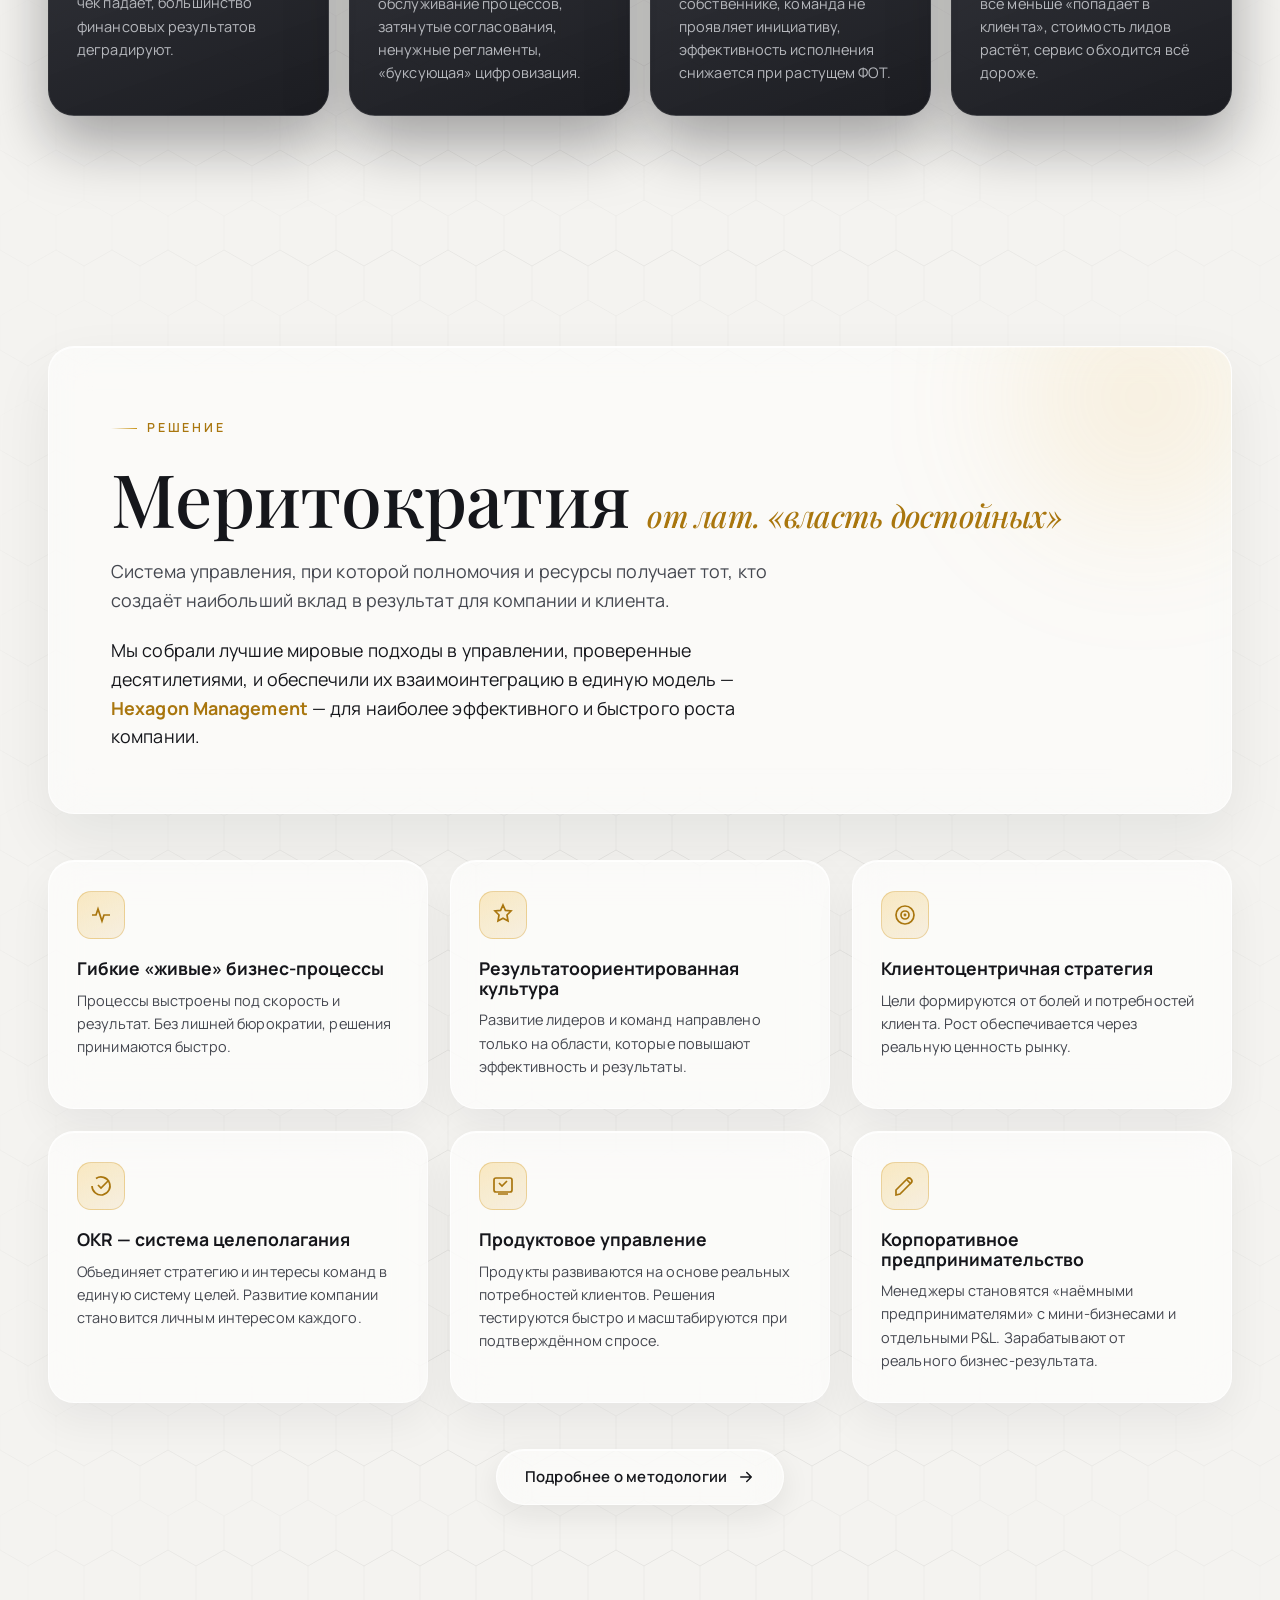
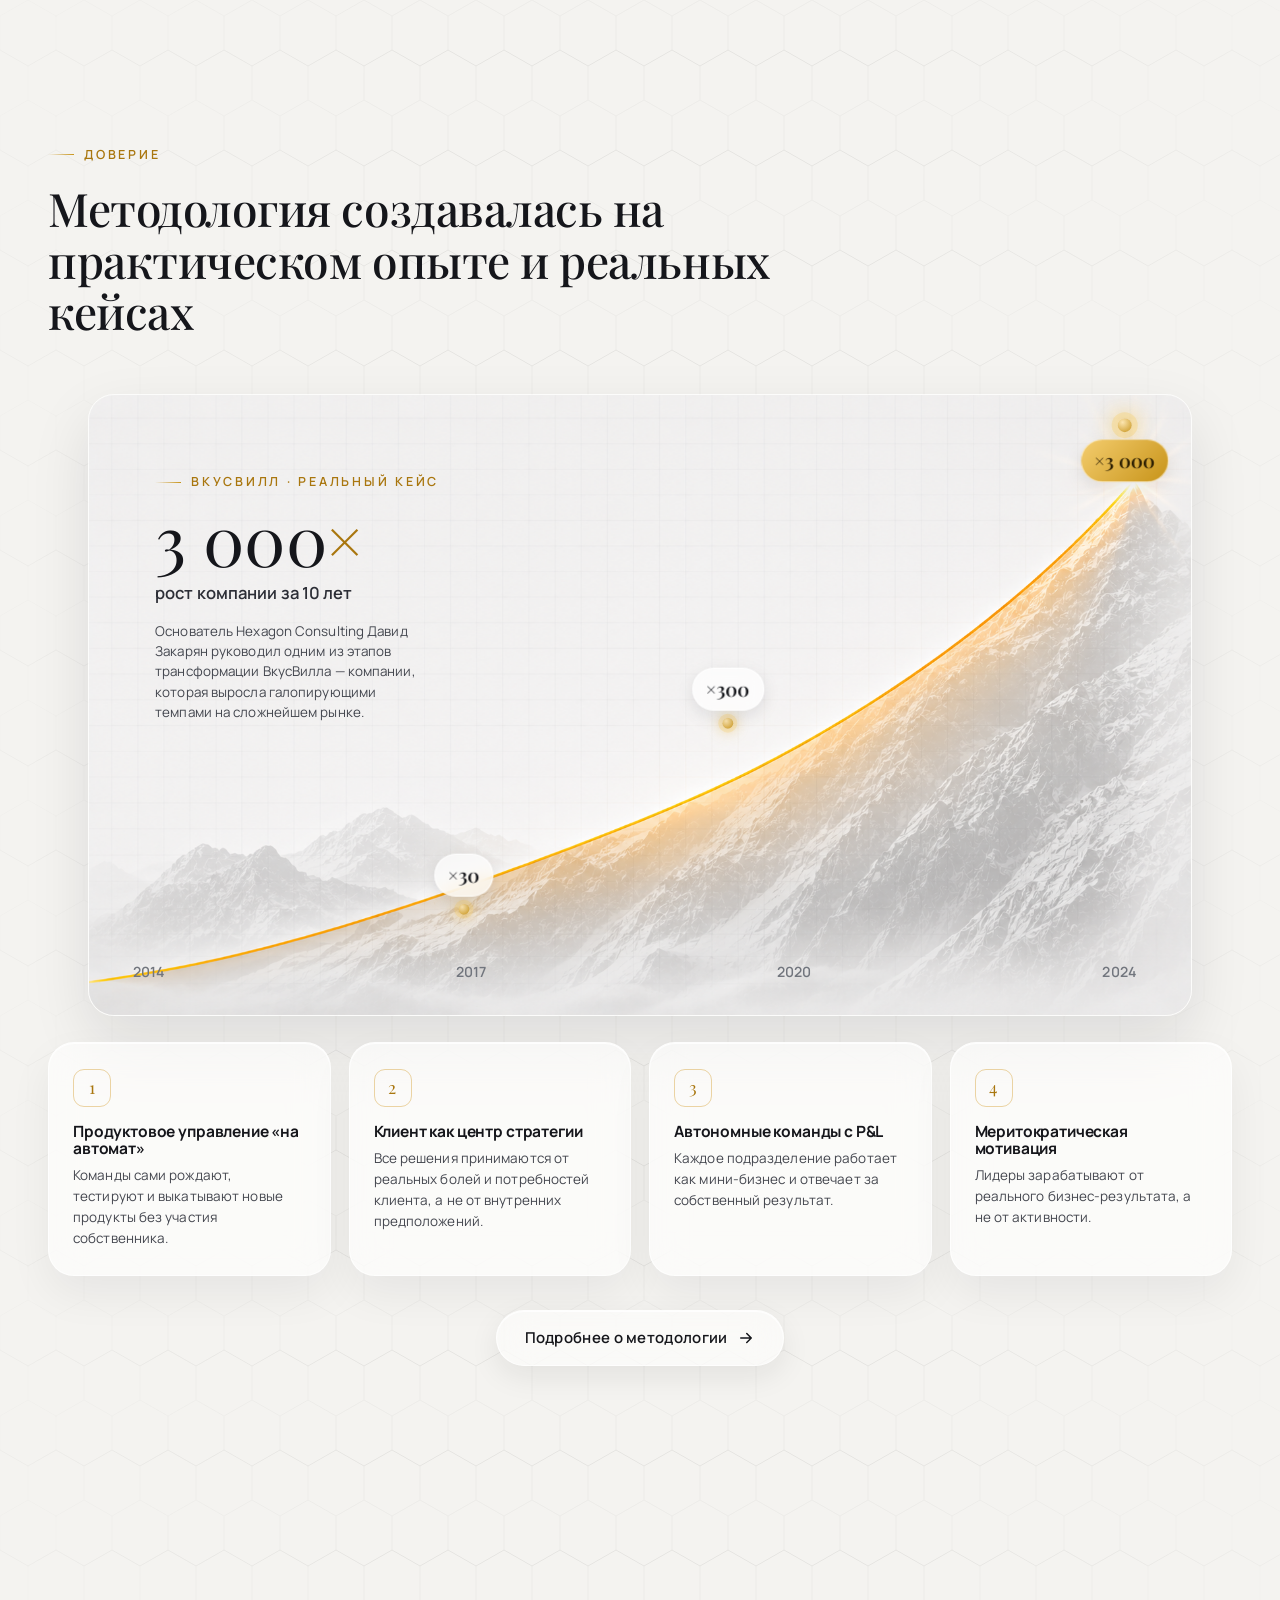
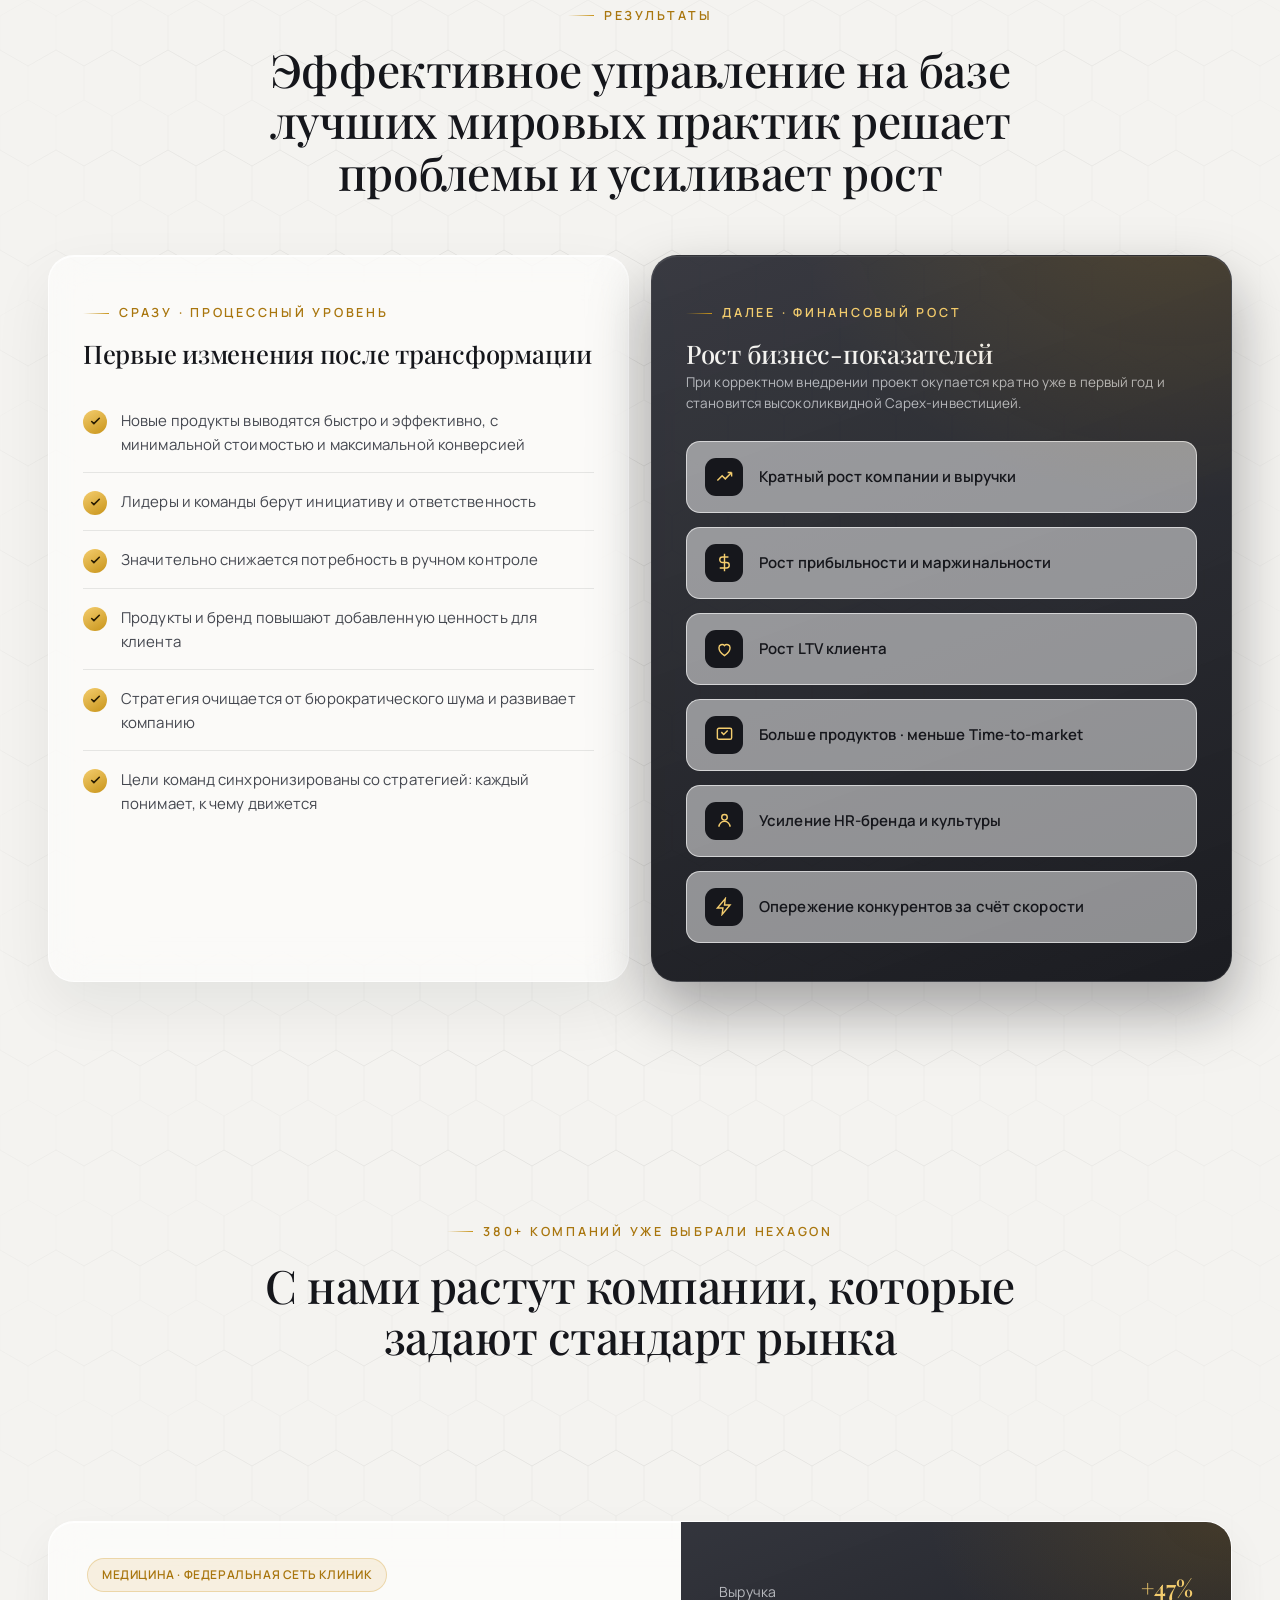
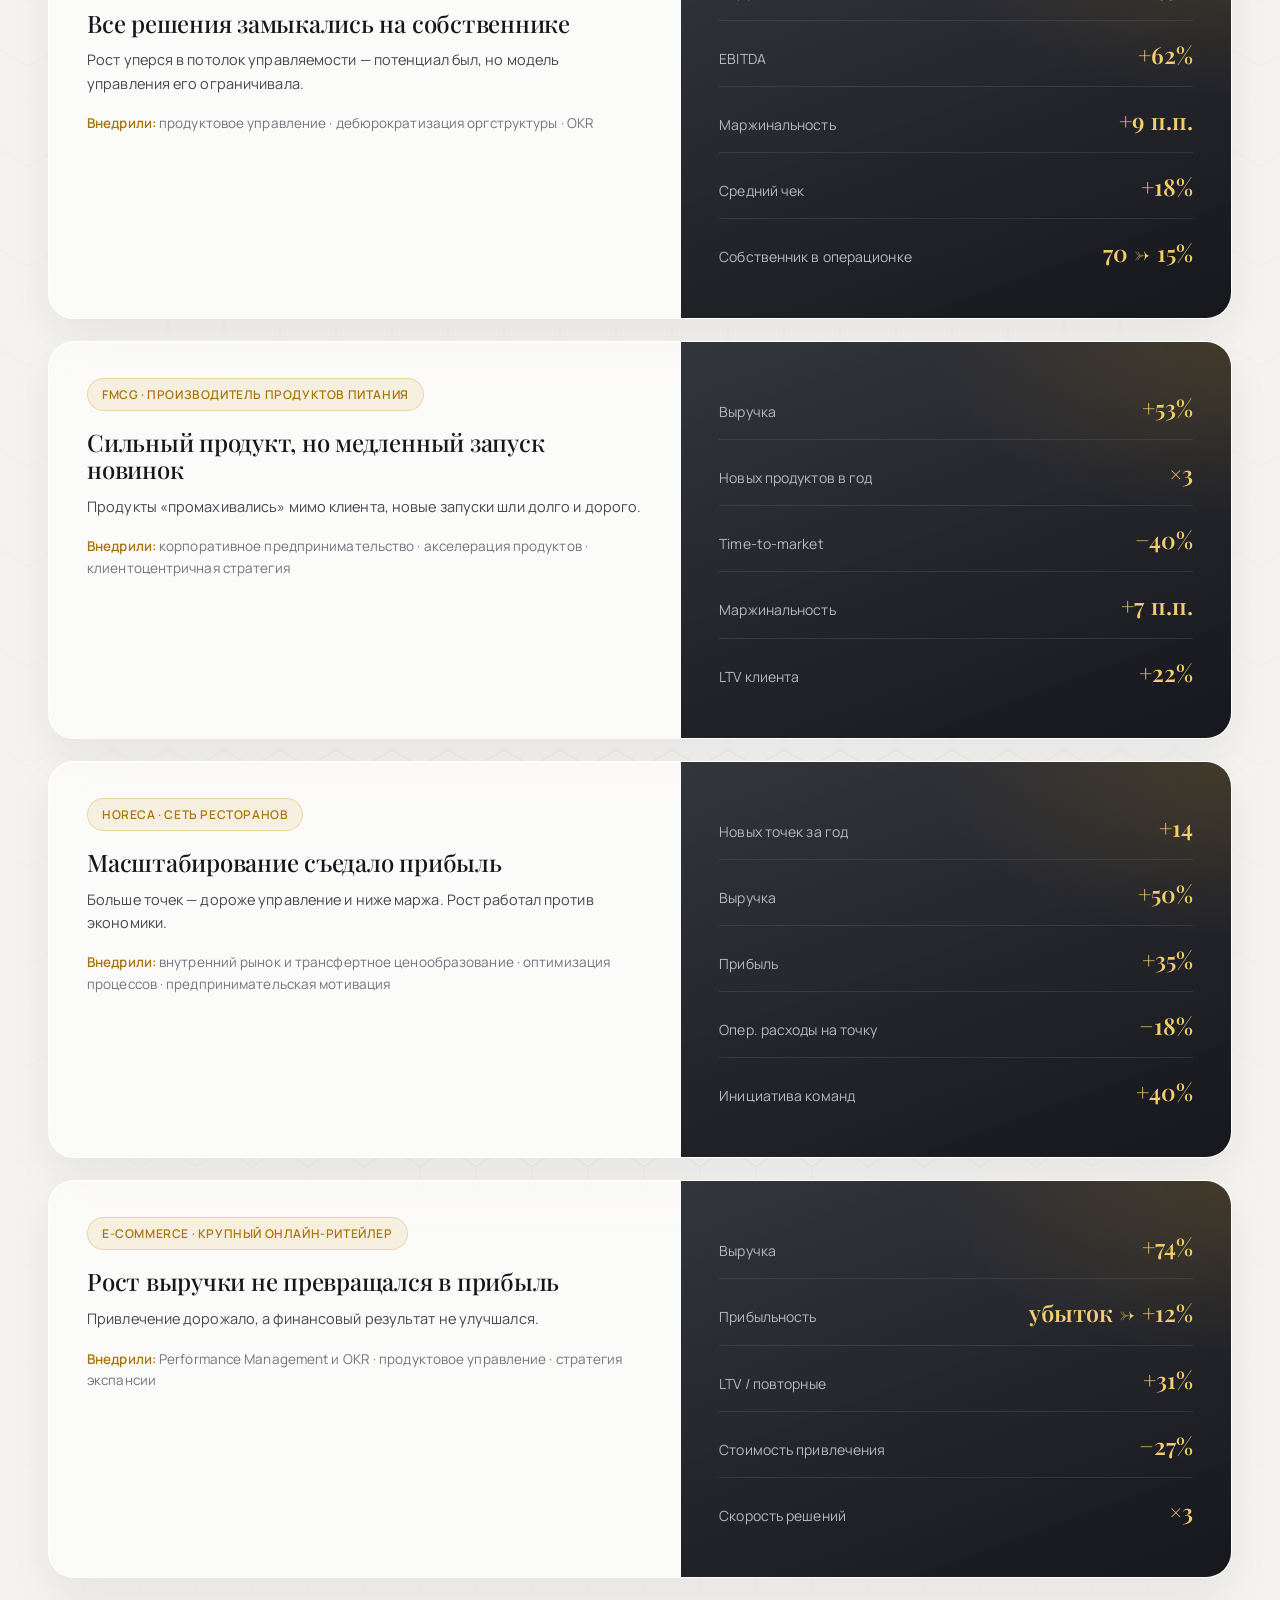
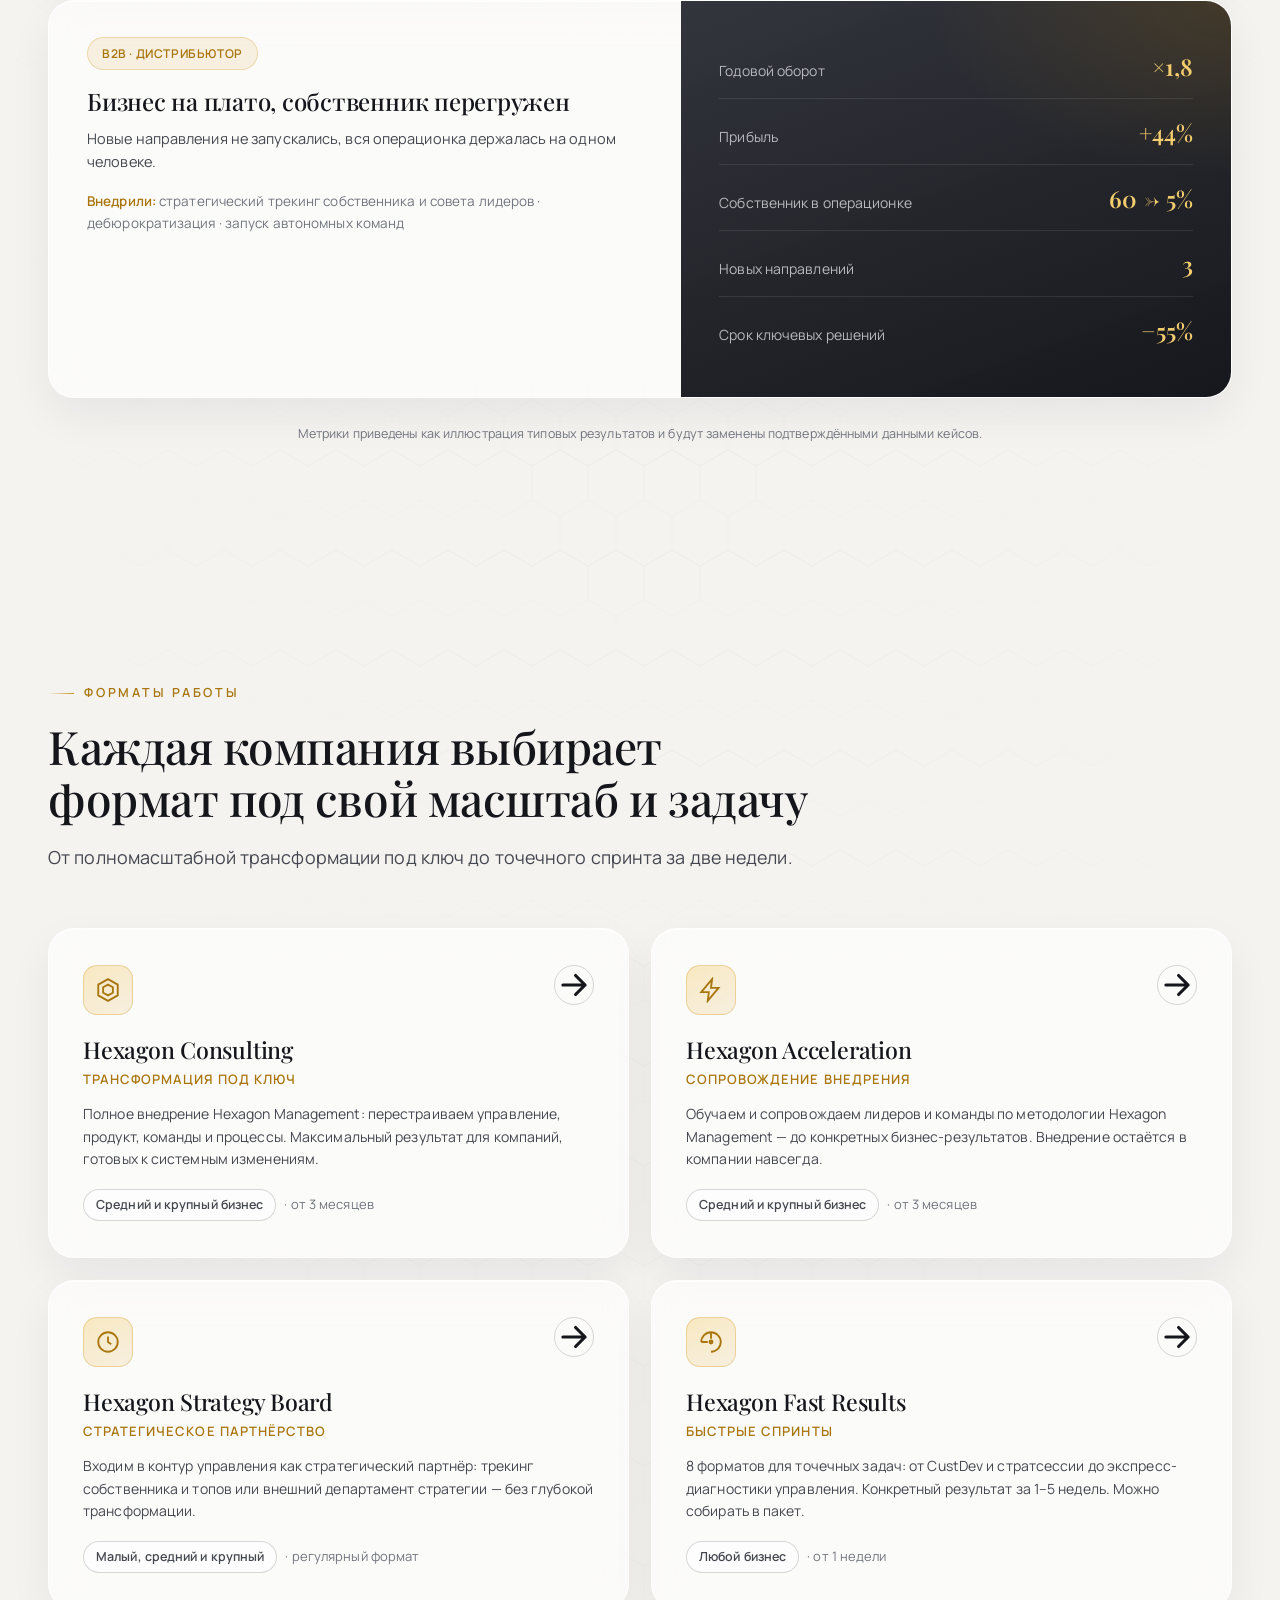
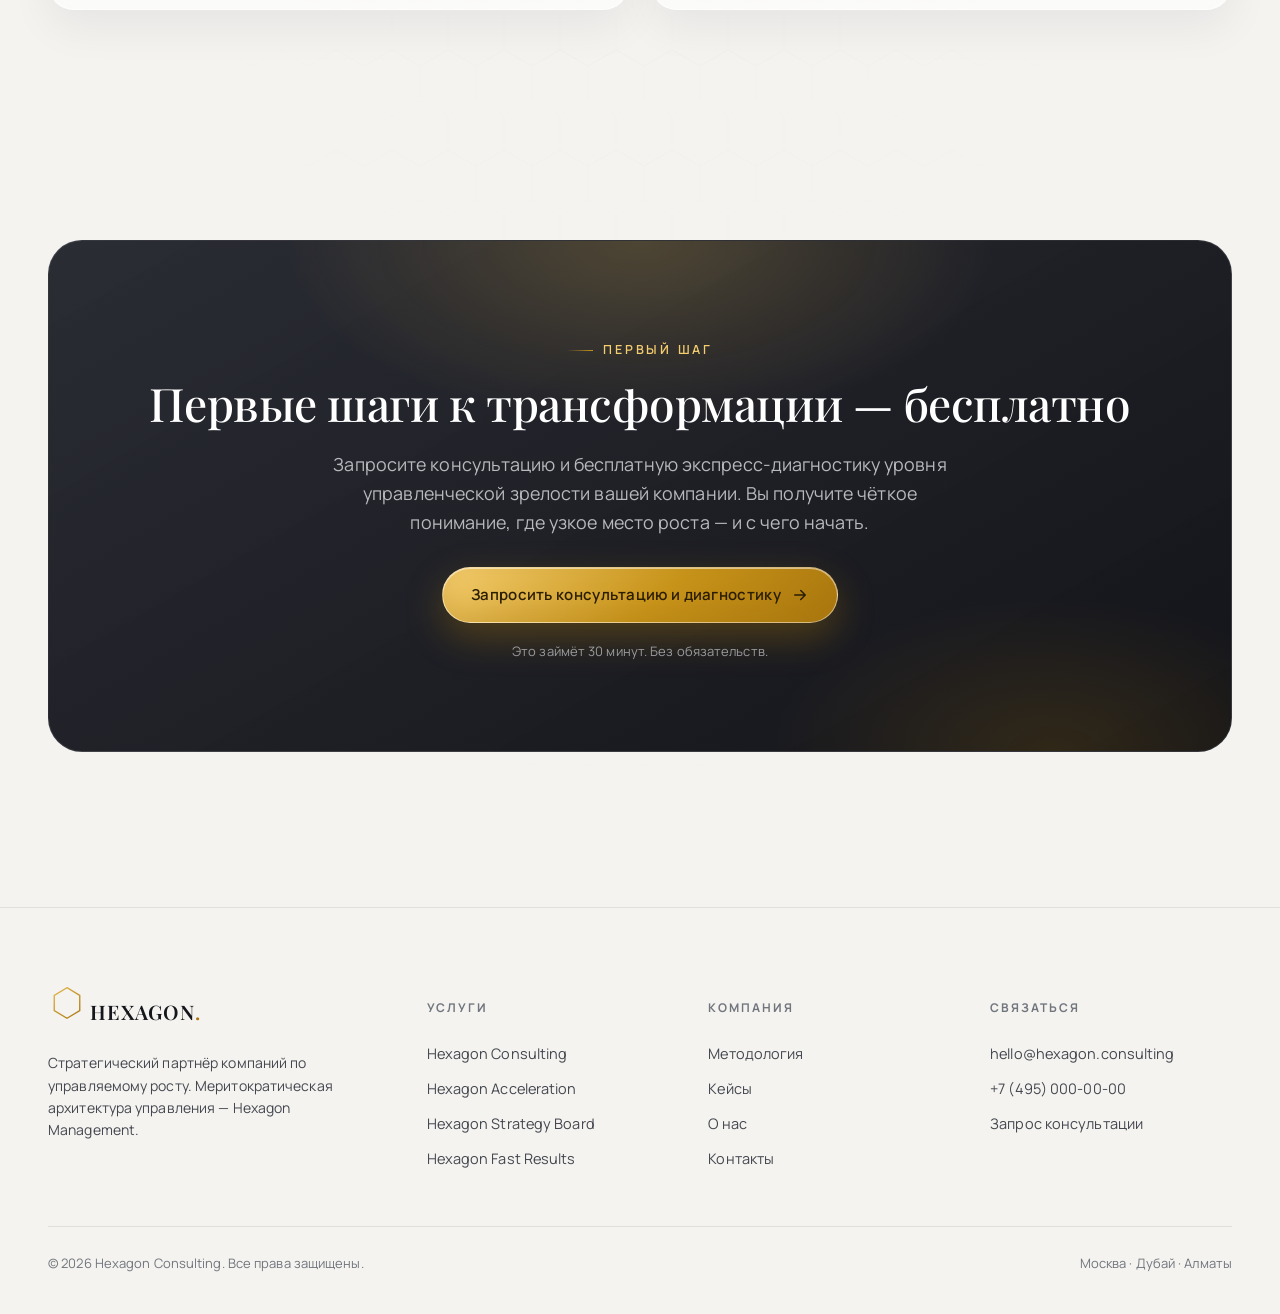
==== commit aae11ead: "Fix growth chart chip positions: move dots onto gold curve" ====
--- a/index.html
+++ b/index.html
@@ -217,9 +217,9 @@
           <img class="growth__img" src="assets/images/vkusvill-growth.png"
                alt="График роста ВкусВилла: 3000× за 10 лет" />
           <div class="growth__ovl">
-            <span class="gmark" style="left:33%;top:80%;"><span class="chip">×30</span><span class="dot"></span></span>
-            <span class="gmark" style="left:58%;top:55%;"><span class="chip">×300</span><span class="dot"></span></span>
-            <span class="gmark gmark-peak" style="left:88%;top:8%;"><span class="chip">×3&nbsp;000</span><span class="dot"></span></span>
+            <span class="gmark" style="left:34%;top:79%;"><span class="chip">×30</span><span class="dot"></span></span>
+            <span class="gmark" style="left:58%;top:49%;"><span class="chip">×300</span><span class="dot"></span></span>
+            <span class="gmark gmark-peak" style="left:94%;top:9%;flex-direction:column-reverse;"><span class="chip">×3&nbsp;000</span><span class="dot"></span></span>
             <div class="growth__years">
               <span>2014</span><span>2017</span><span>2020</span><span>2024</span>
             </div>
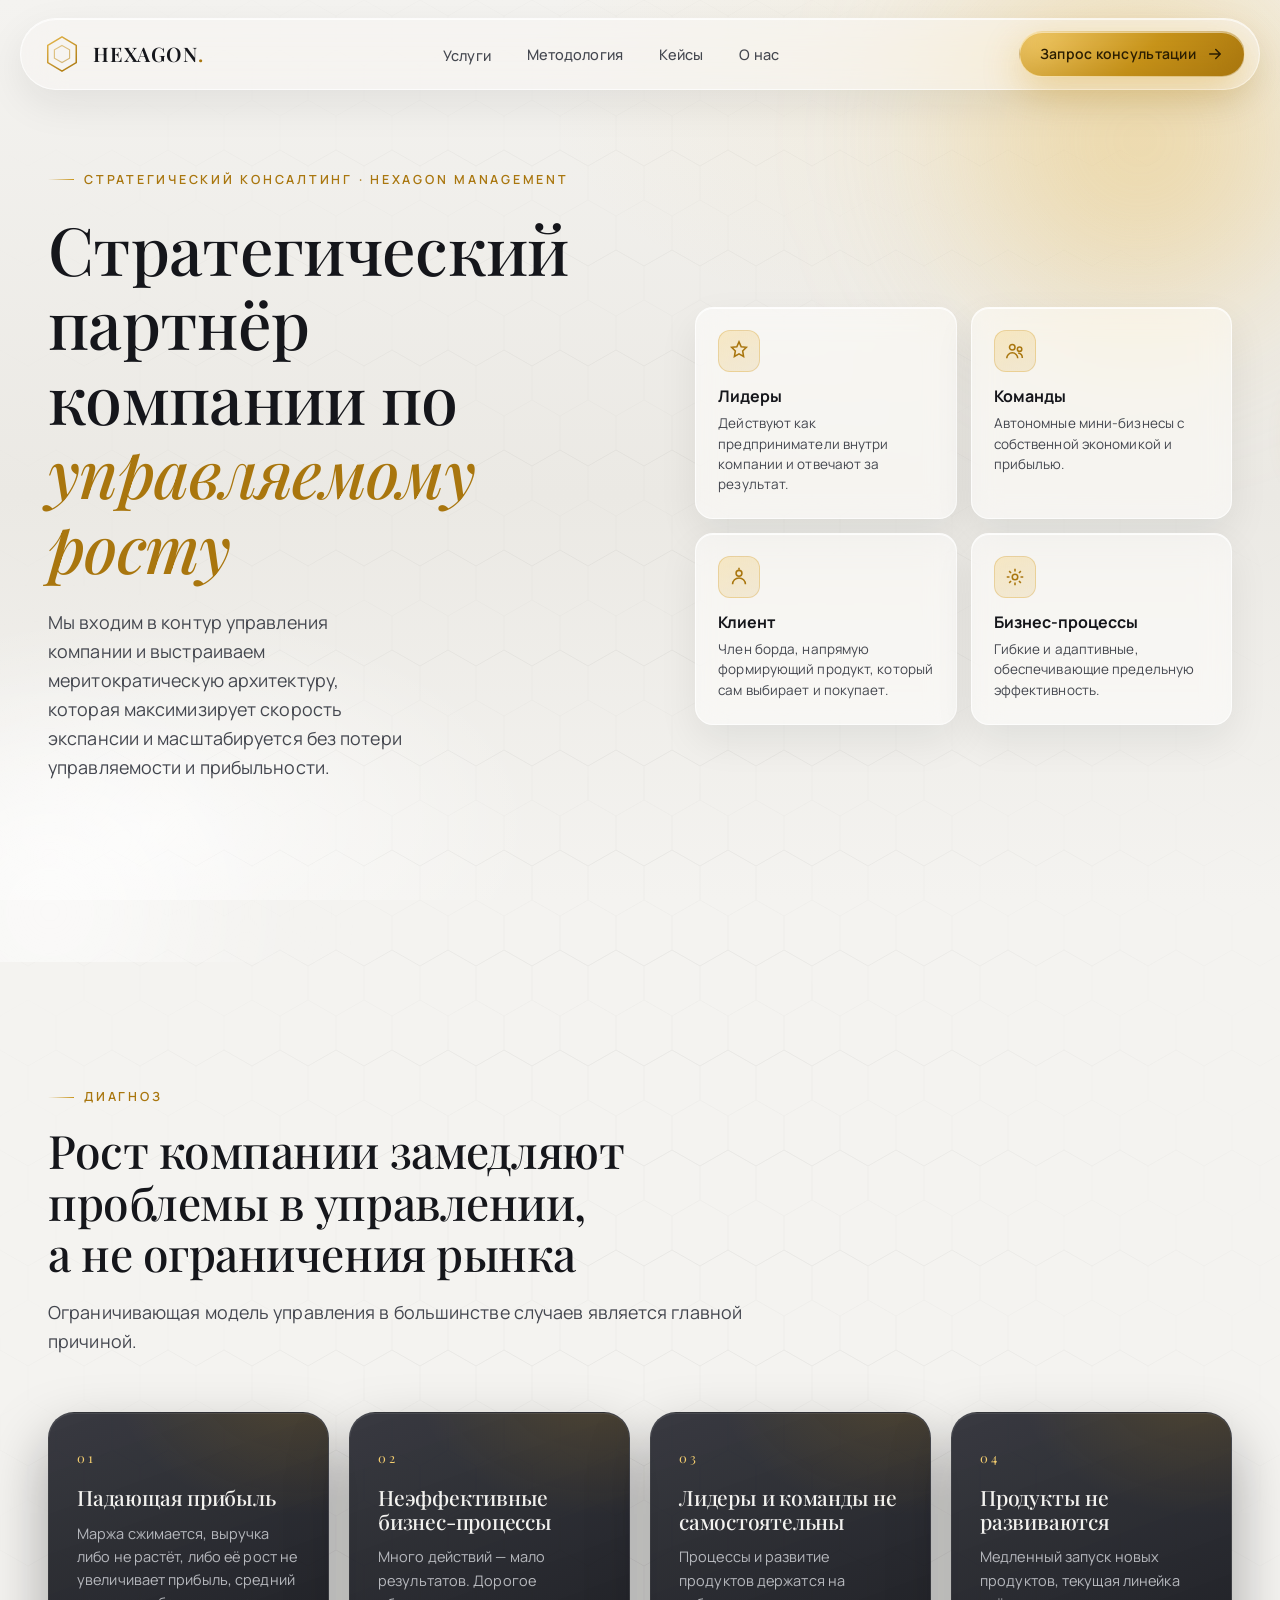
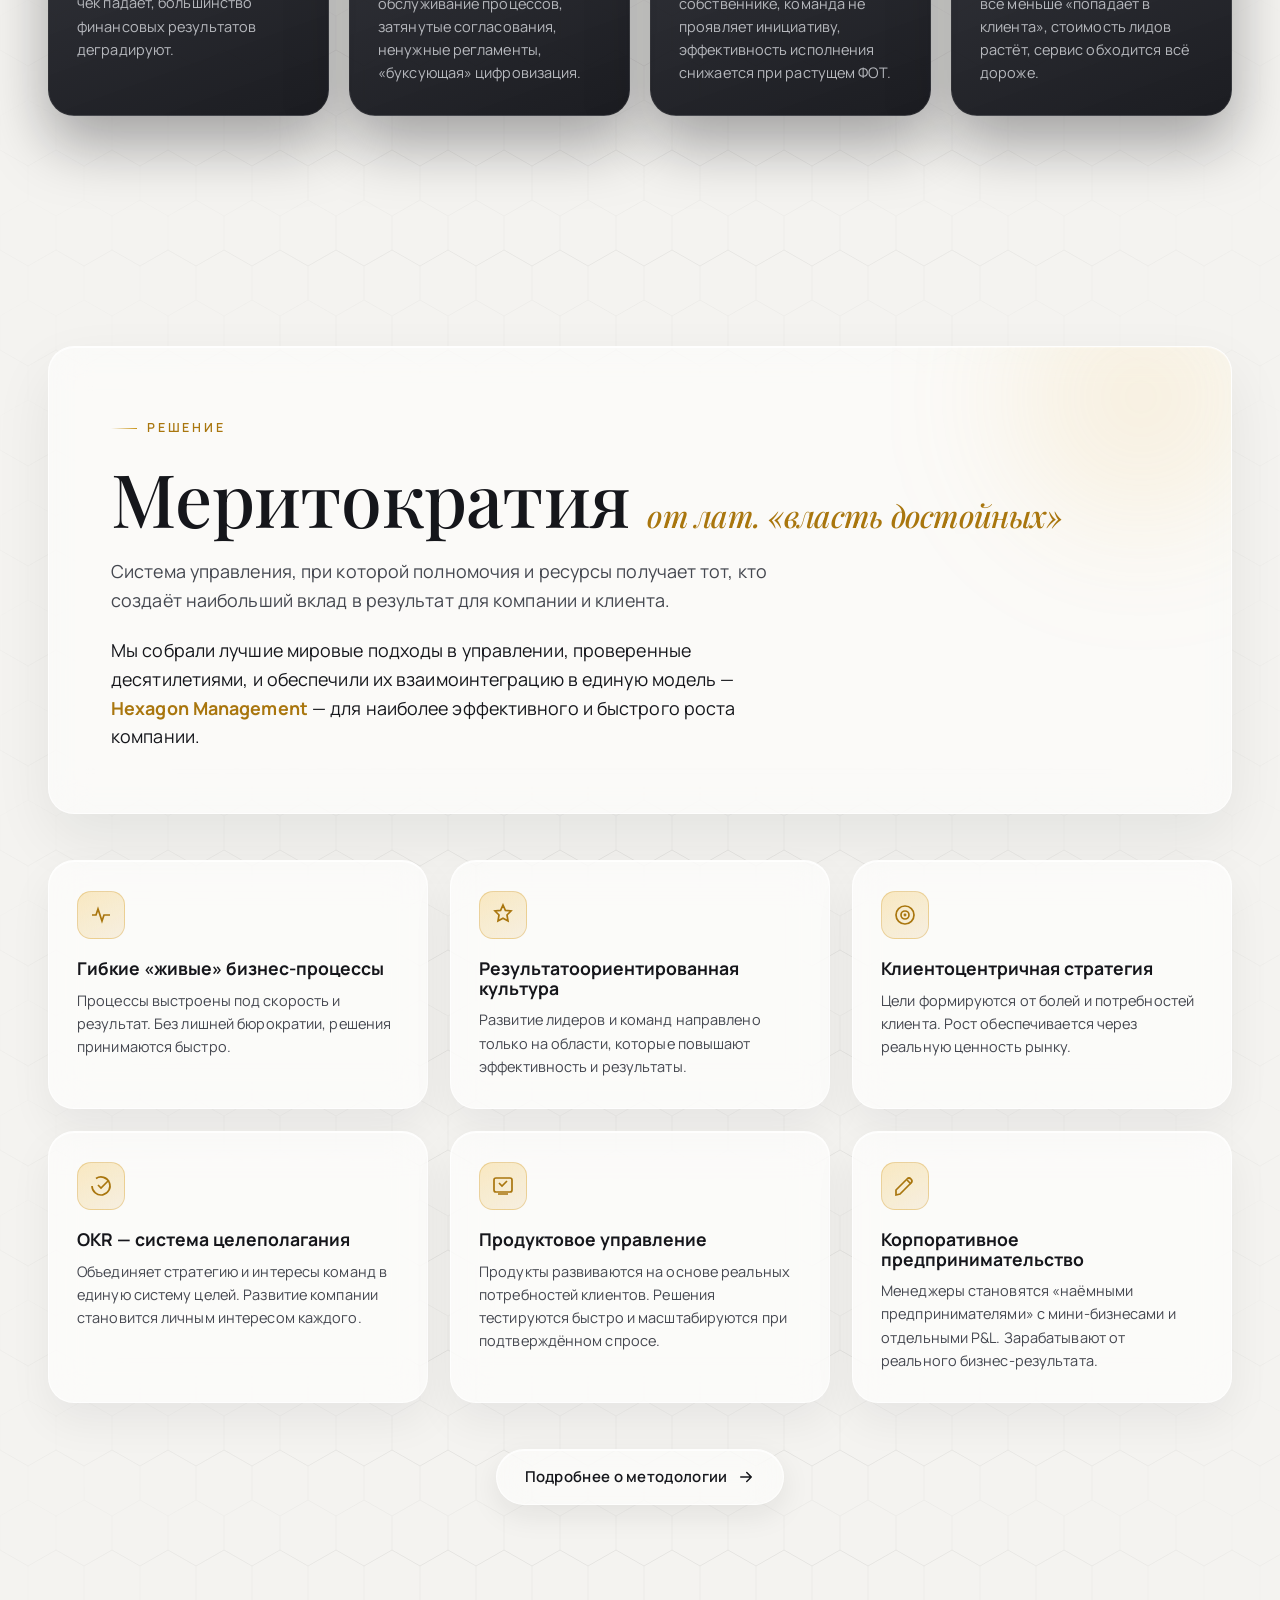
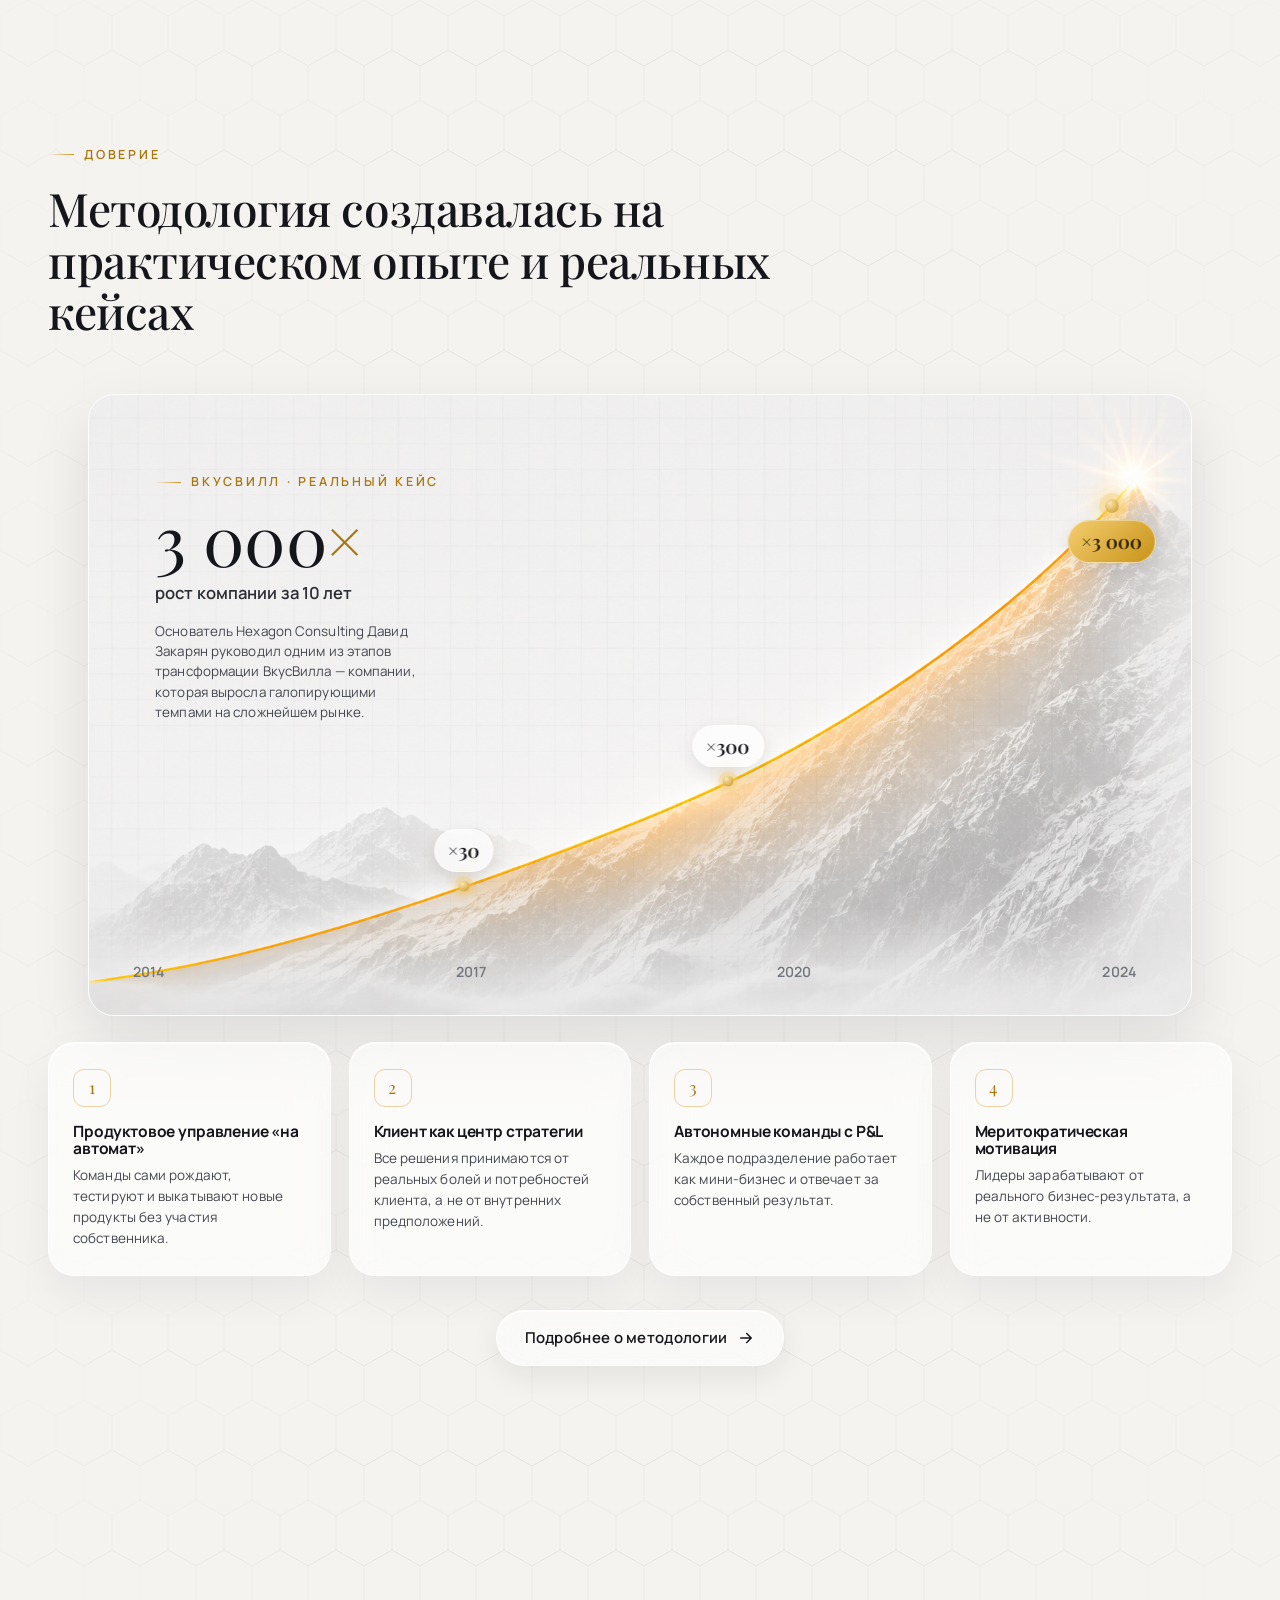
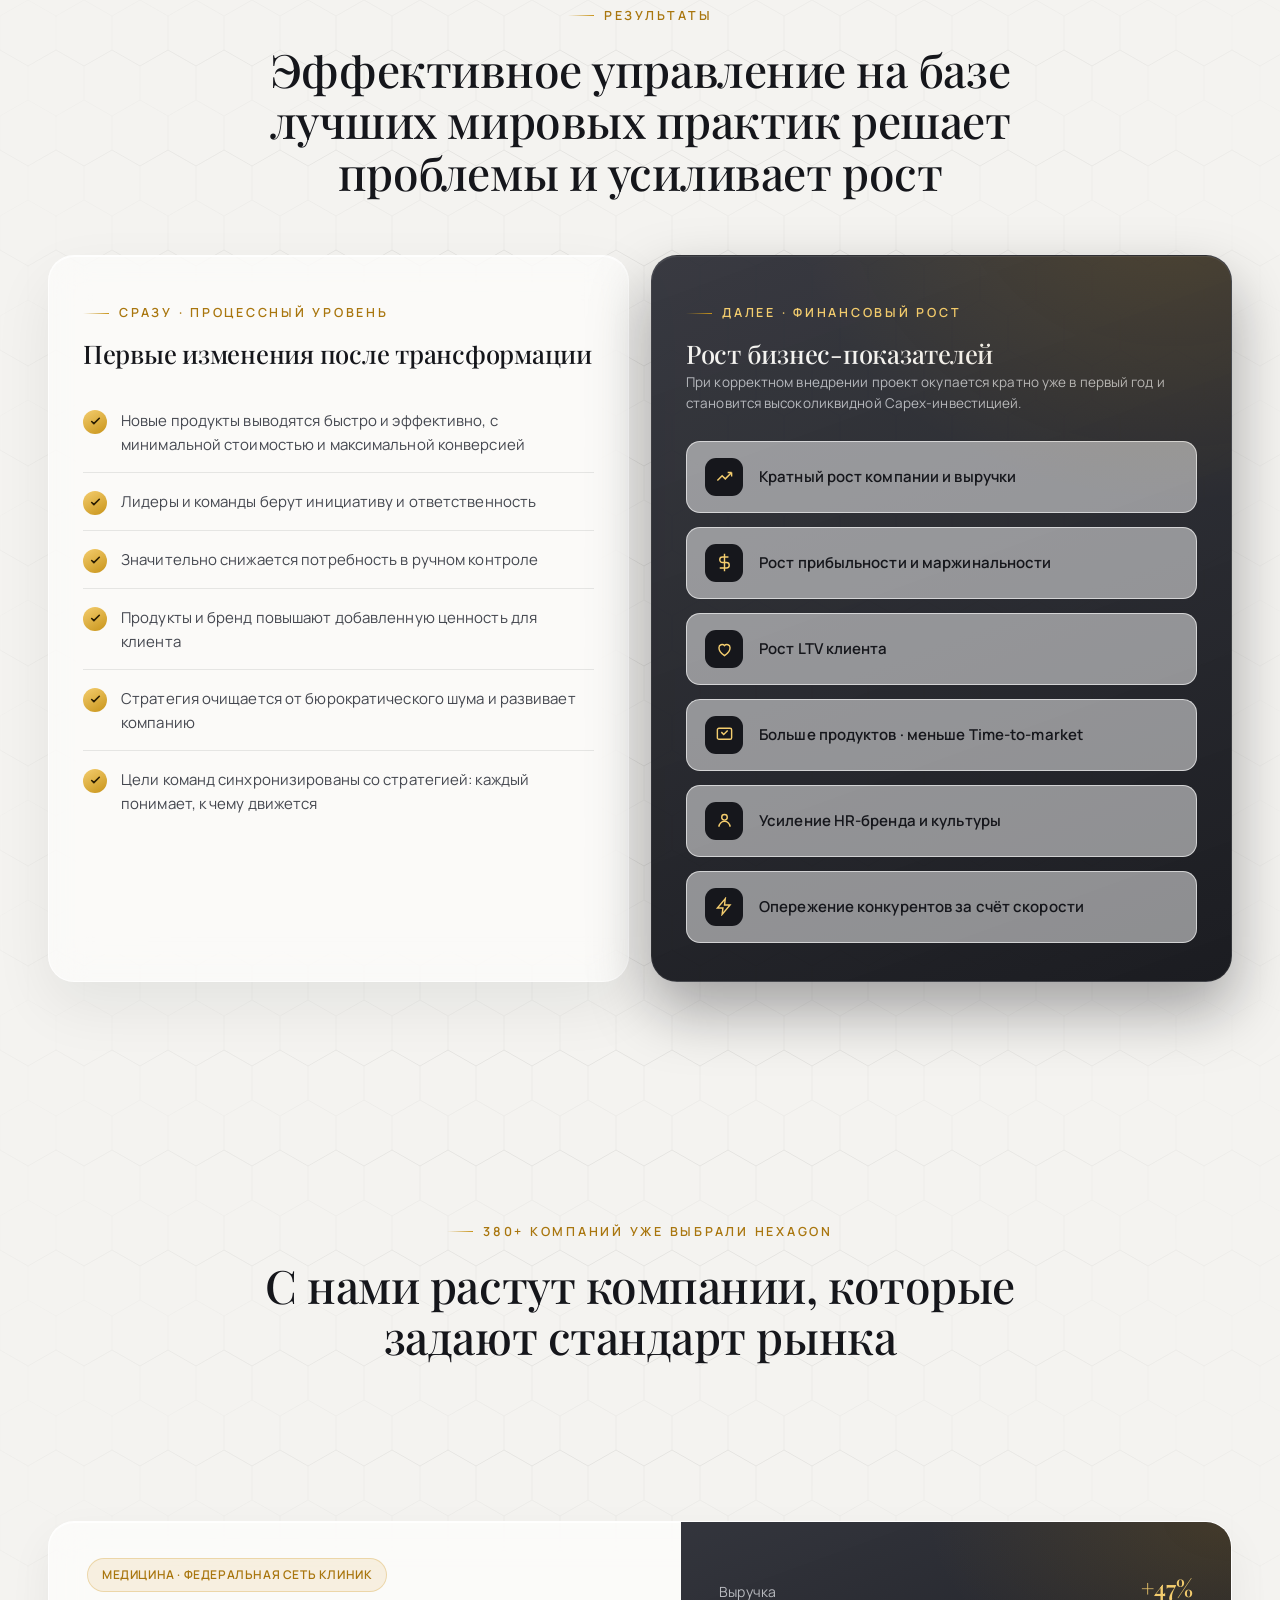
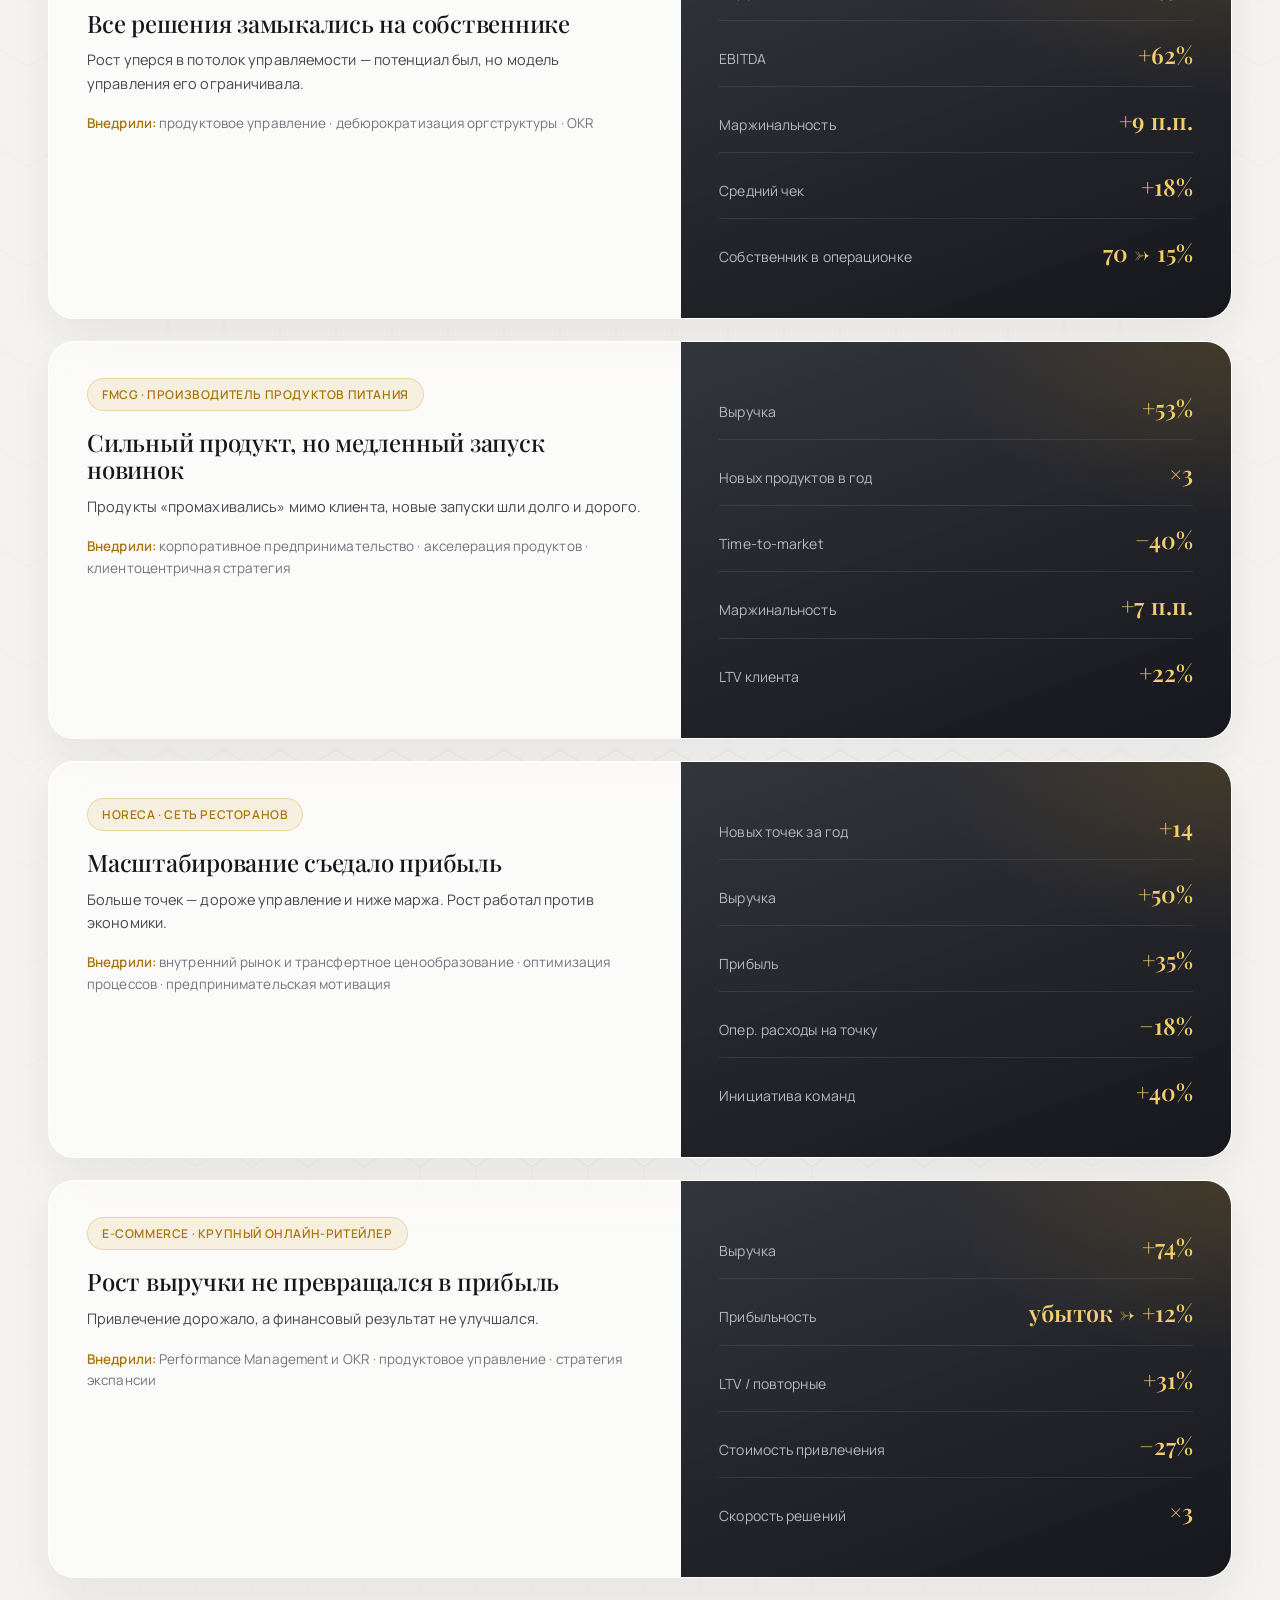
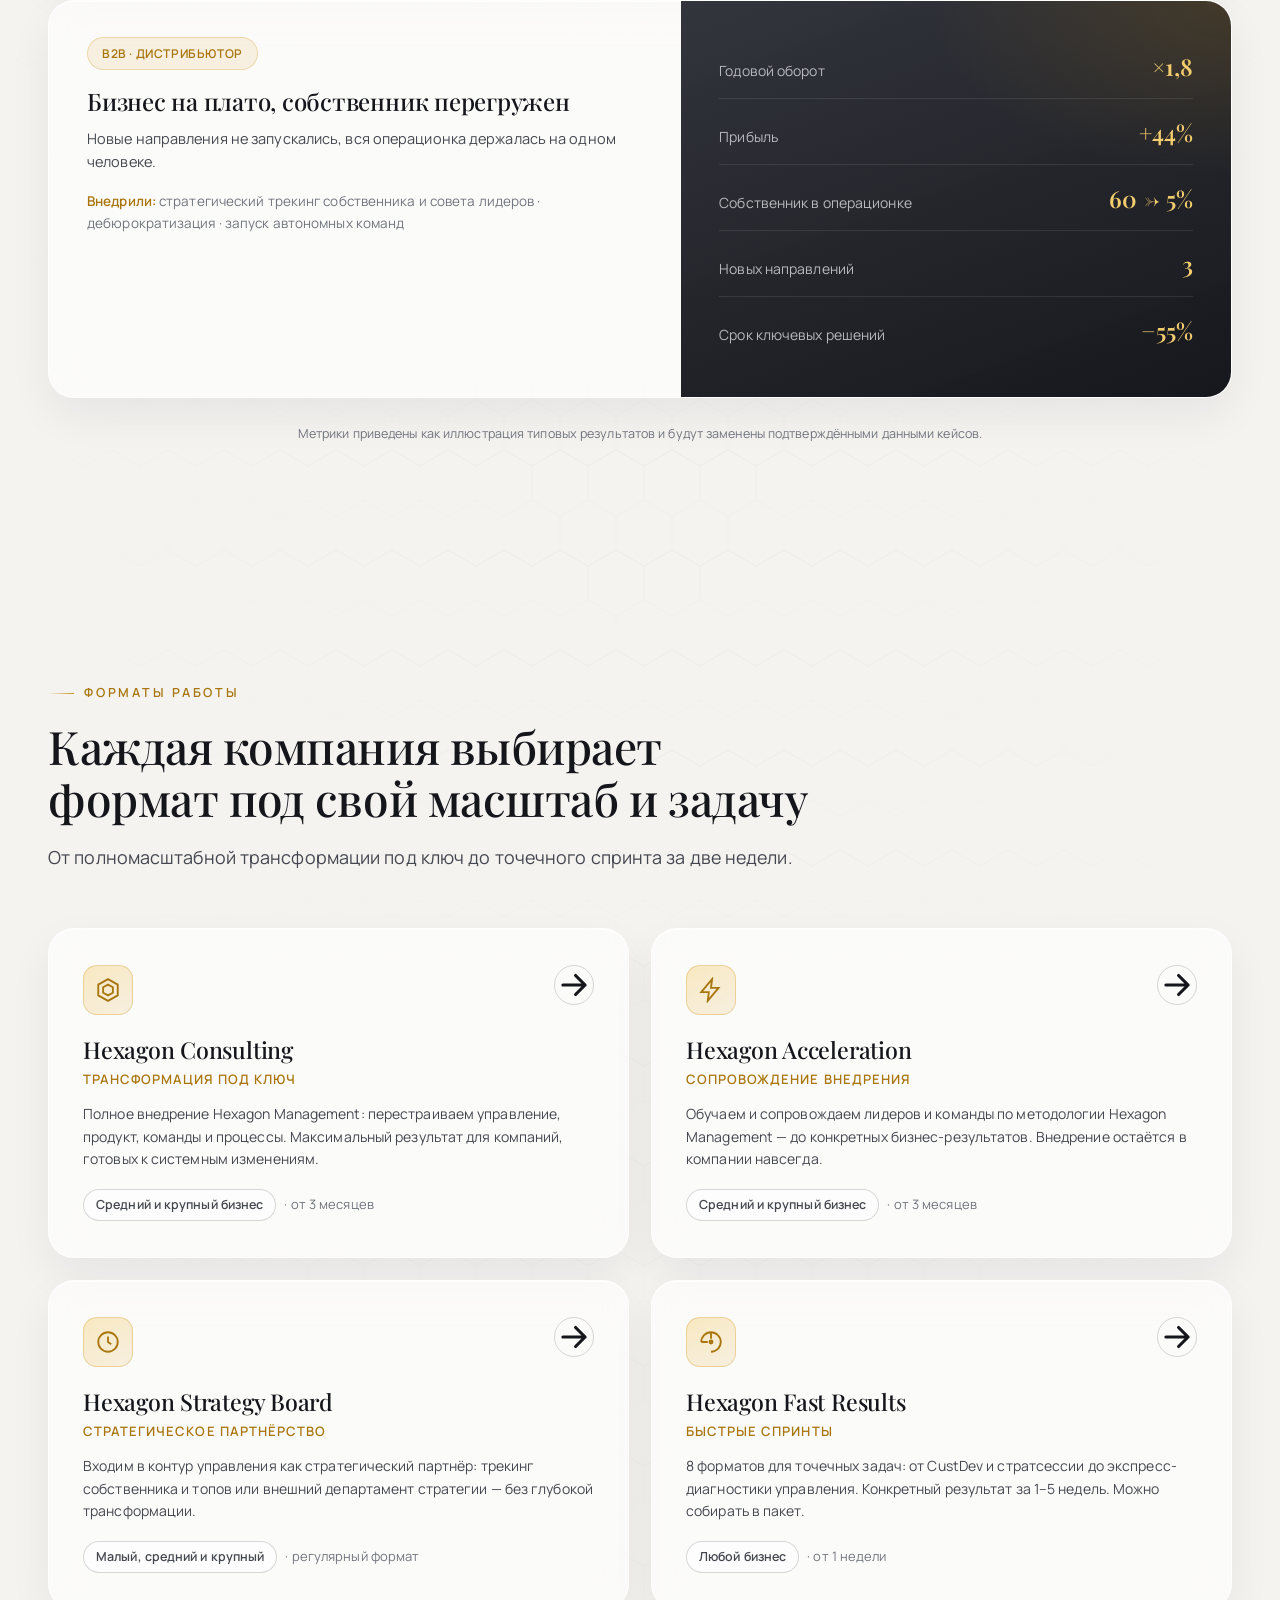
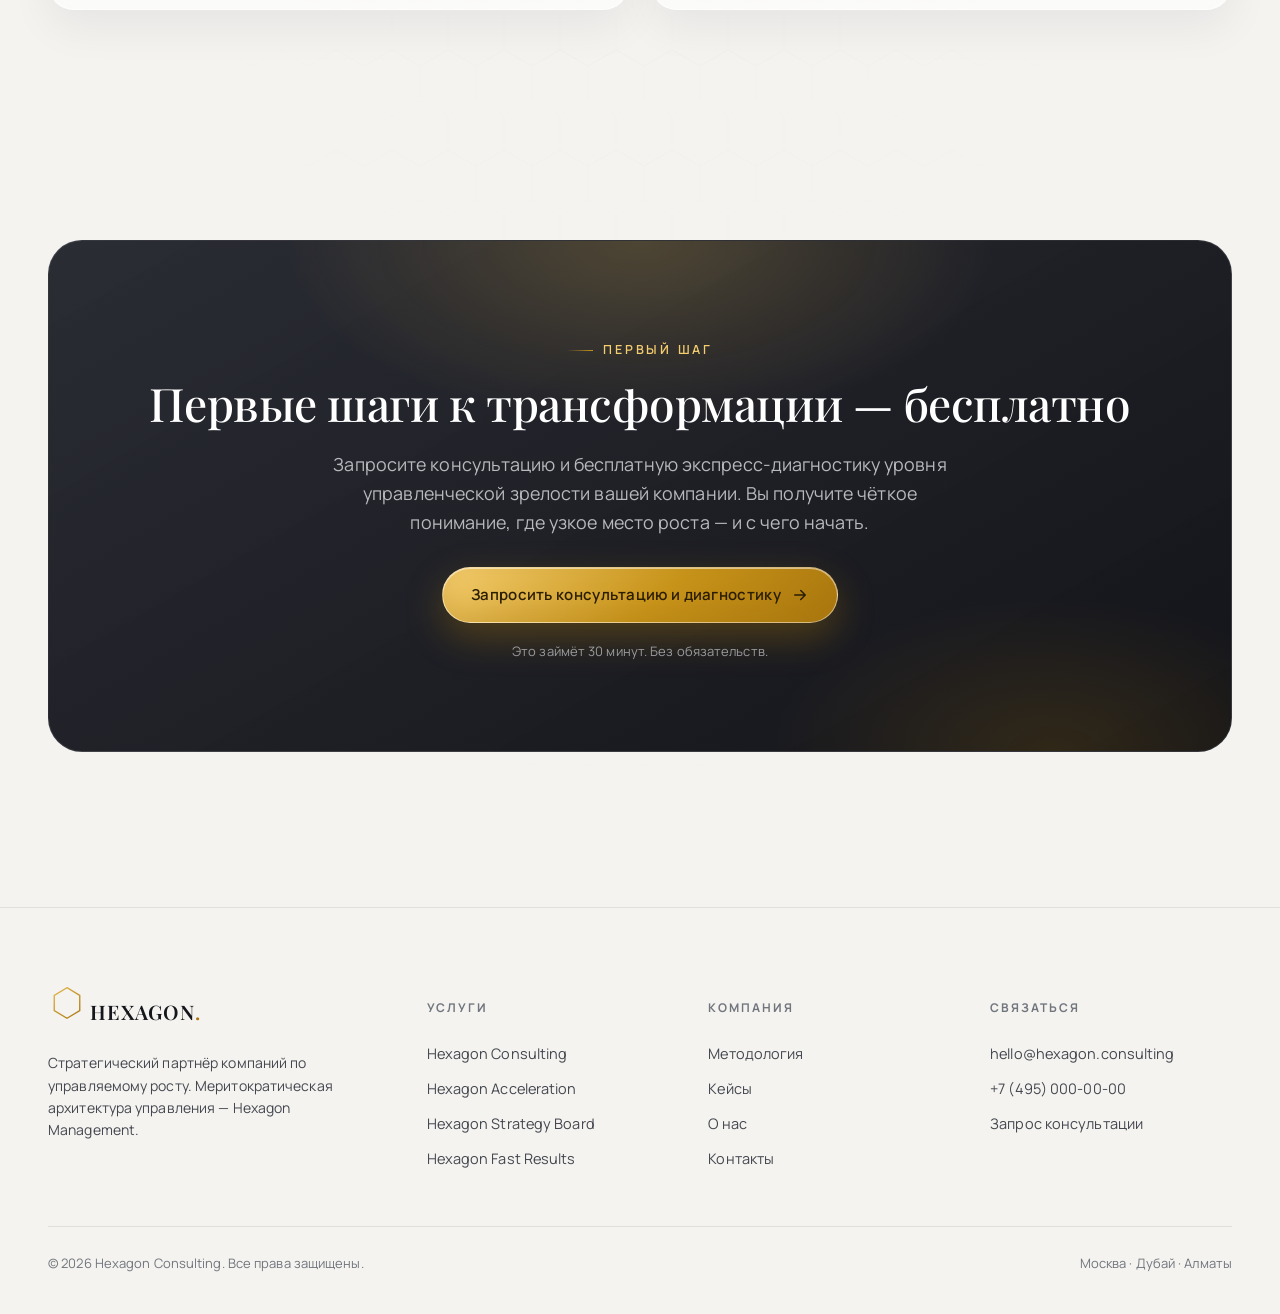
==== commit db992391: "Pin milestone dots exactly on curve using measured pixel coordinates" ====
--- a/index.html
+++ b/index.html
@@ -217,9 +217,9 @@
           <img class="growth__img" src="assets/images/vkusvill-growth.png"
                alt="График роста ВкусВилла: 3000× за 10 лет" />
           <div class="growth__ovl">
-            <span class="gmark" style="left:34%;top:79%;"><span class="chip">×30</span><span class="dot"></span></span>
-            <span class="gmark" style="left:58%;top:49%;"><span class="chip">×300</span><span class="dot"></span></span>
-            <span class="gmark gmark-peak" style="left:94%;top:9%;flex-direction:column-reverse;"><span class="chip">×3&nbsp;000</span><span class="dot"></span></span>
+            <span class="gmark" style="left:34%;top:79.2%;"><span class="chip">×30</span><span class="dot"></span></span>
+            <span class="gmark" style="left:58%;top:62.4%;"><span class="chip">×300</span><span class="dot"></span></span>
+            <span class="gmark gmark-peak" style="left:92.8%;top:18%;"><span class="chip">×3&nbsp;000</span><span class="dot"></span></span>
             <div class="growth__years">
               <span>2014</span><span>2017</span><span>2020</span><span>2024</span>
             </div>
--- a/assets/css/styles.css
+++ b/assets/css/styles.css
@@ -583,9 +583,18 @@
 .growth__stat .sub { font-size: clamp(0.85rem, 1.3vw, 1.05rem); font-weight: 600; color: var(--ink-2); }
 .growth__stat .story { margin-top: 14px; font-size: clamp(0.78rem, 1.05vw, 0.95rem); color: var(--text-soft); line-height: 1.5; max-width: 34ch; }
 
-/* milestone chips on the curve */
-.gmark { position: absolute; transform: translate(-50%, -50%); display: flex; flex-direction: column; align-items: center; gap: 7px; }
+/* milestone chips on the curve
+   .gmark is a zero-size anchor pinned EXACTLY on the curve via left/top.
+   The dot is centered on that point; the chip floats above (or below for the peak). */
+.gmark { position: absolute; width: 0; height: 0; }
+.gmark .dot {
+  position: absolute; left: 0; top: 0; transform: translate(-50%, -50%);
+  width: 11px; height: 11px; border-radius: 50%;
+  background: radial-gradient(circle at 35% 30%, #FCE5B0, var(--gold));
+  box-shadow: 0 0 0 4px rgba(244,205,110,0.3), 0 0 14px 2px rgba(230,184,78,0.7);
+}
 .gmark .chip {
+  position: absolute; left: 0; bottom: 14px; transform: translateX(-50%);
   font-family: "Playfair Display", serif;
   font-size: clamp(0.85rem, 1.5vw, 1.35rem); font-weight: 600;
   color: var(--ink);
@@ -596,12 +605,8 @@
   box-shadow: 0 6px 18px rgba(21,22,27,0.10);
   white-space: nowrap;
 }
-.gmark .dot {
-  width: 11px; height: 11px; border-radius: 50%;
-  background: radial-gradient(circle at 35% 30%, #FCE5B0, var(--gold));
-  box-shadow: 0 0 0 4px rgba(244,205,110,0.3), 0 0 14px 2px rgba(230,184,78,0.7);
-}
-.gmark-peak .chip { color: #2A1D02; background: linear-gradient(135deg, var(--gold-bright), var(--gold)); border-color: rgba(255,255,255,0.5); }
+/* peak: chip hangs below the dot so it never clips the top edge of the image */
+.gmark-peak .chip { bottom: auto; top: 14px; color: #2A1D02; background: linear-gradient(135deg, var(--gold-bright), var(--gold)); border-color: rgba(255,255,255,0.5); }
 .gmark-peak .dot { width: 14px; height: 14px; box-shadow: 0 0 0 6px rgba(244,205,110,0.35), 0 0 22px 5px rgba(244,205,110,0.85); }
 
 /* year axis */
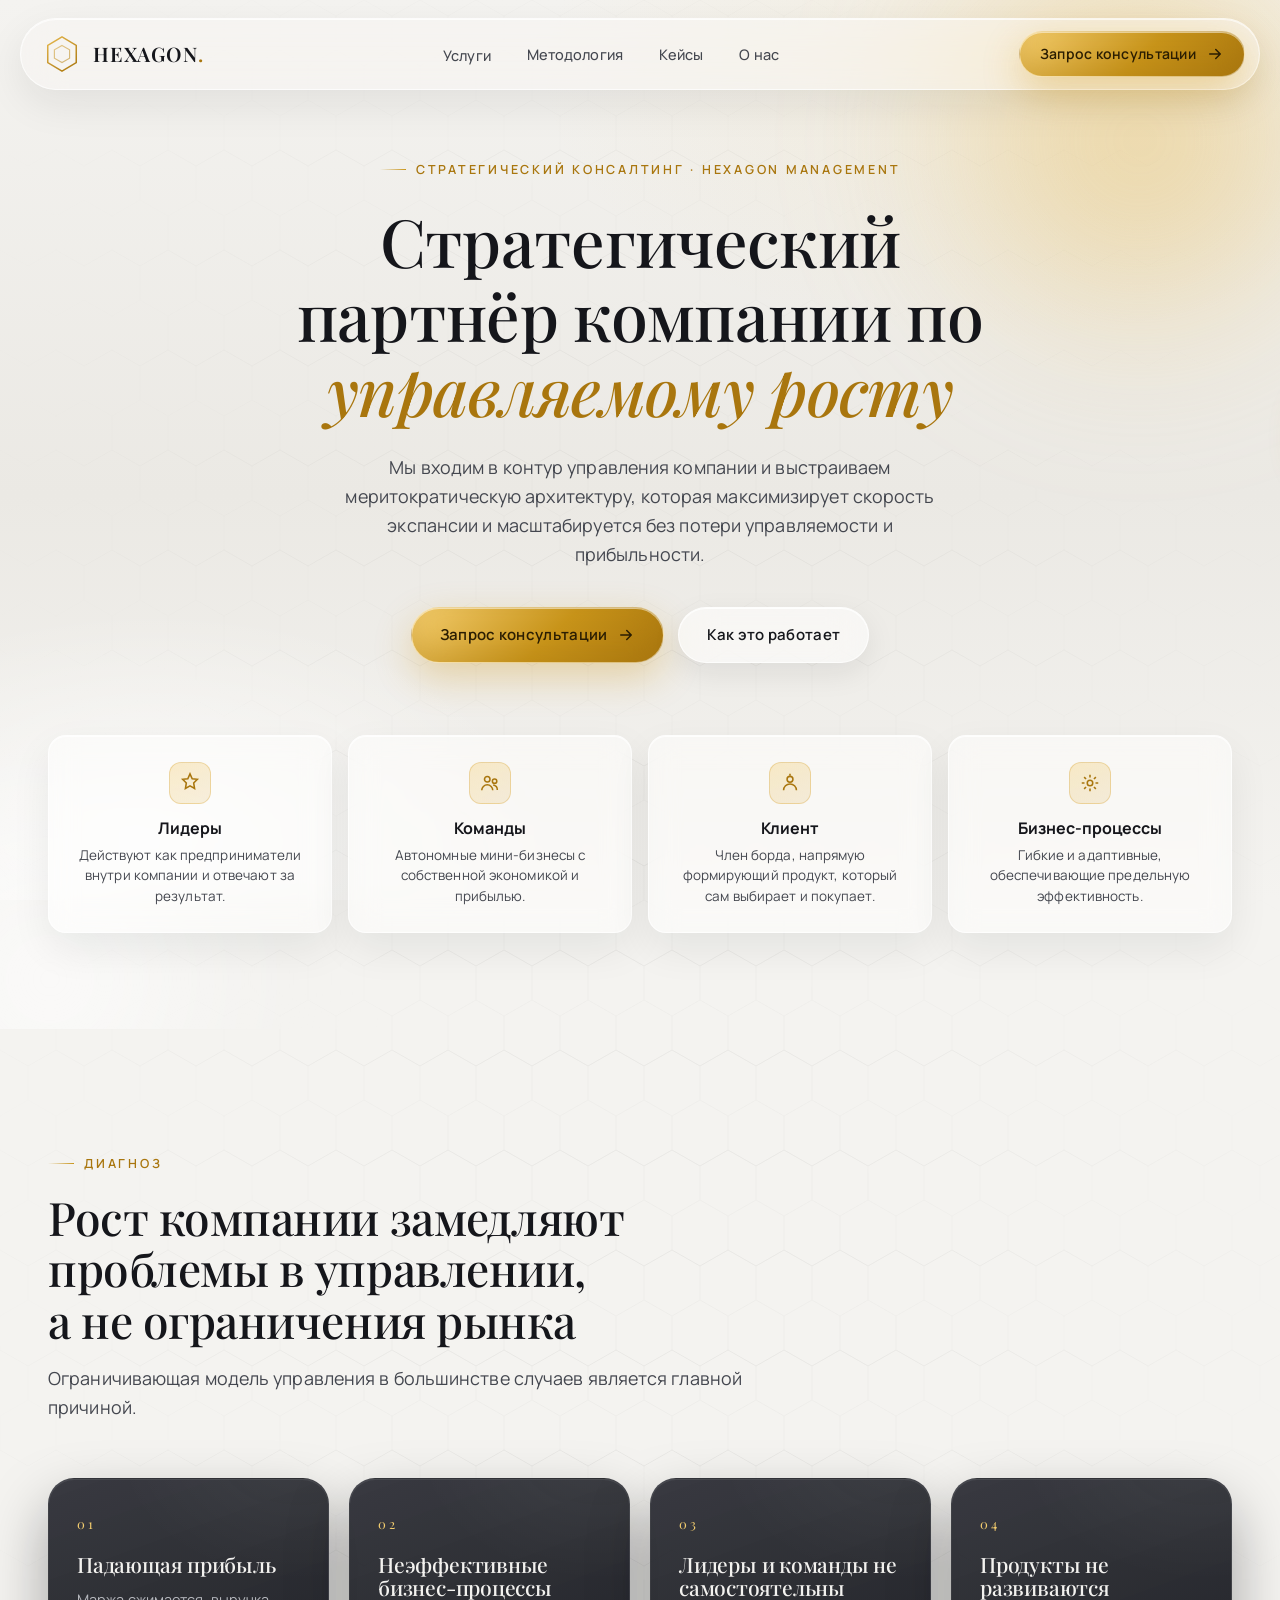
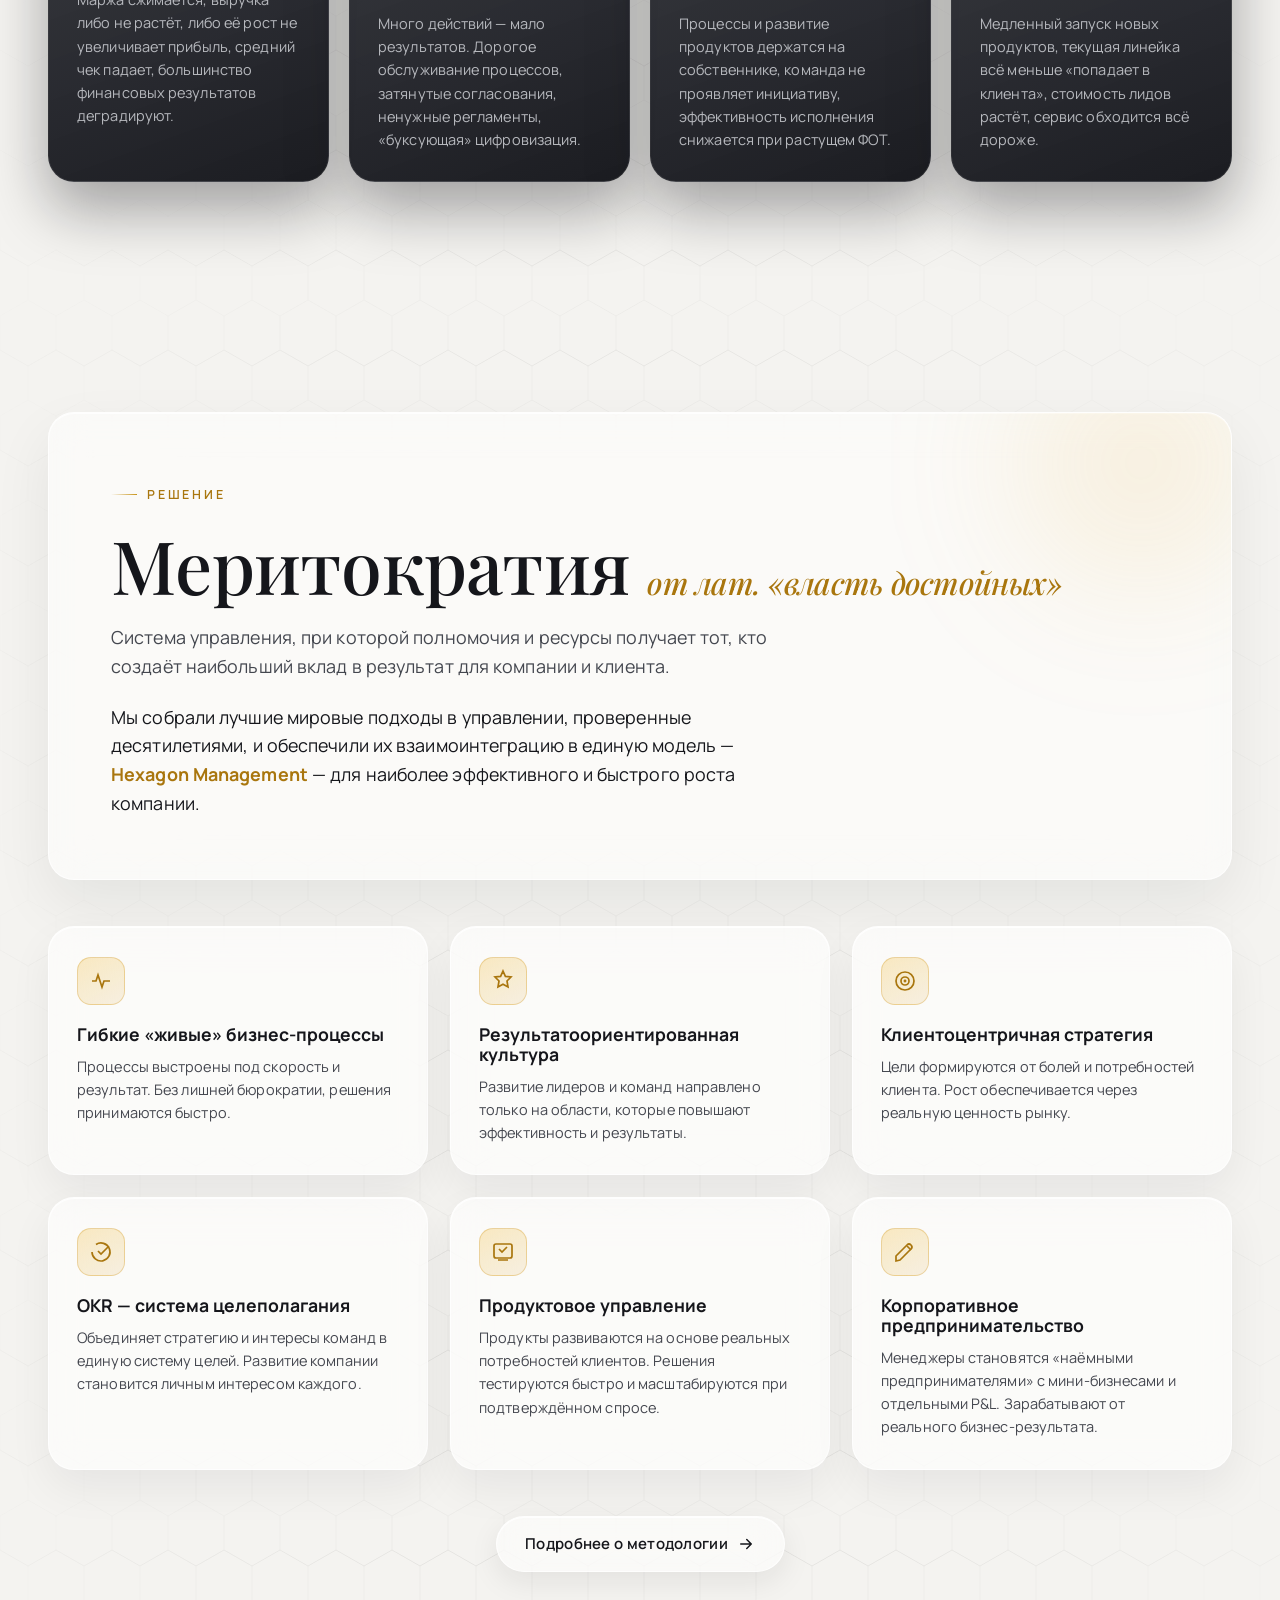
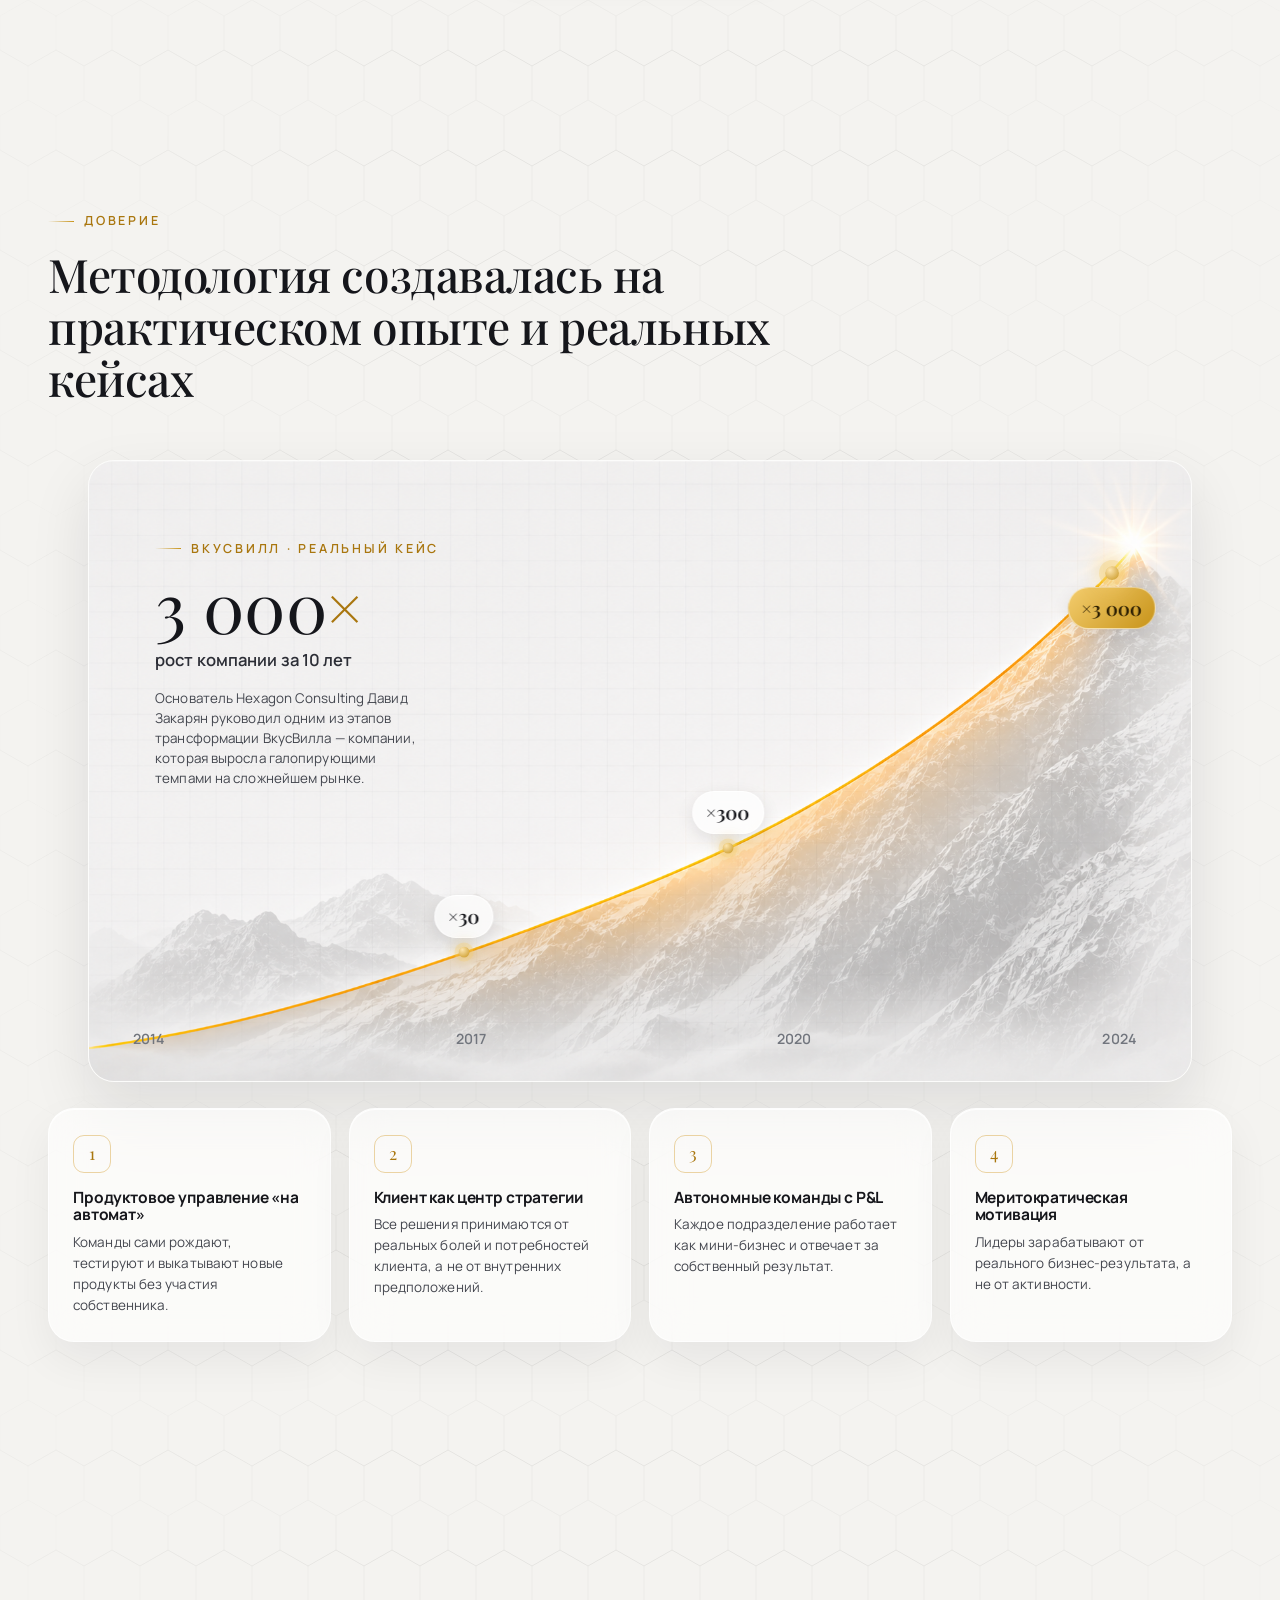
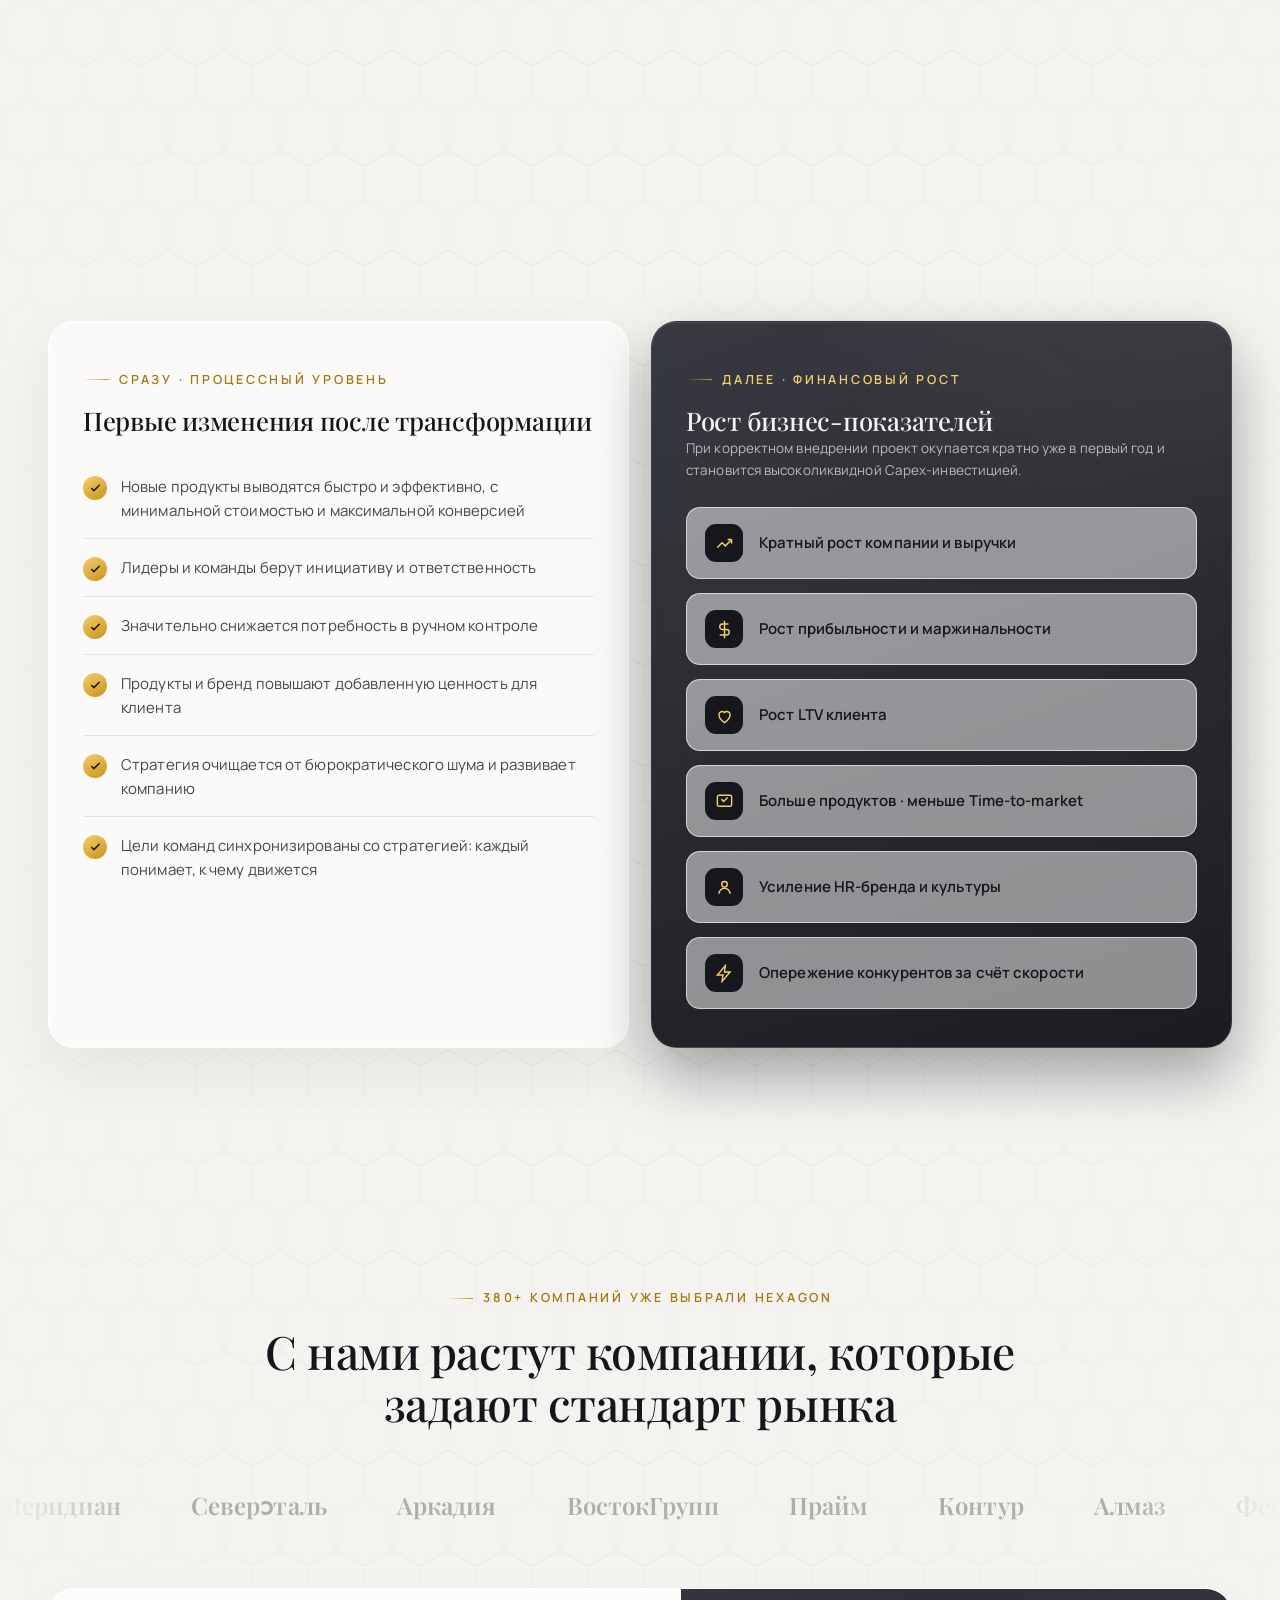
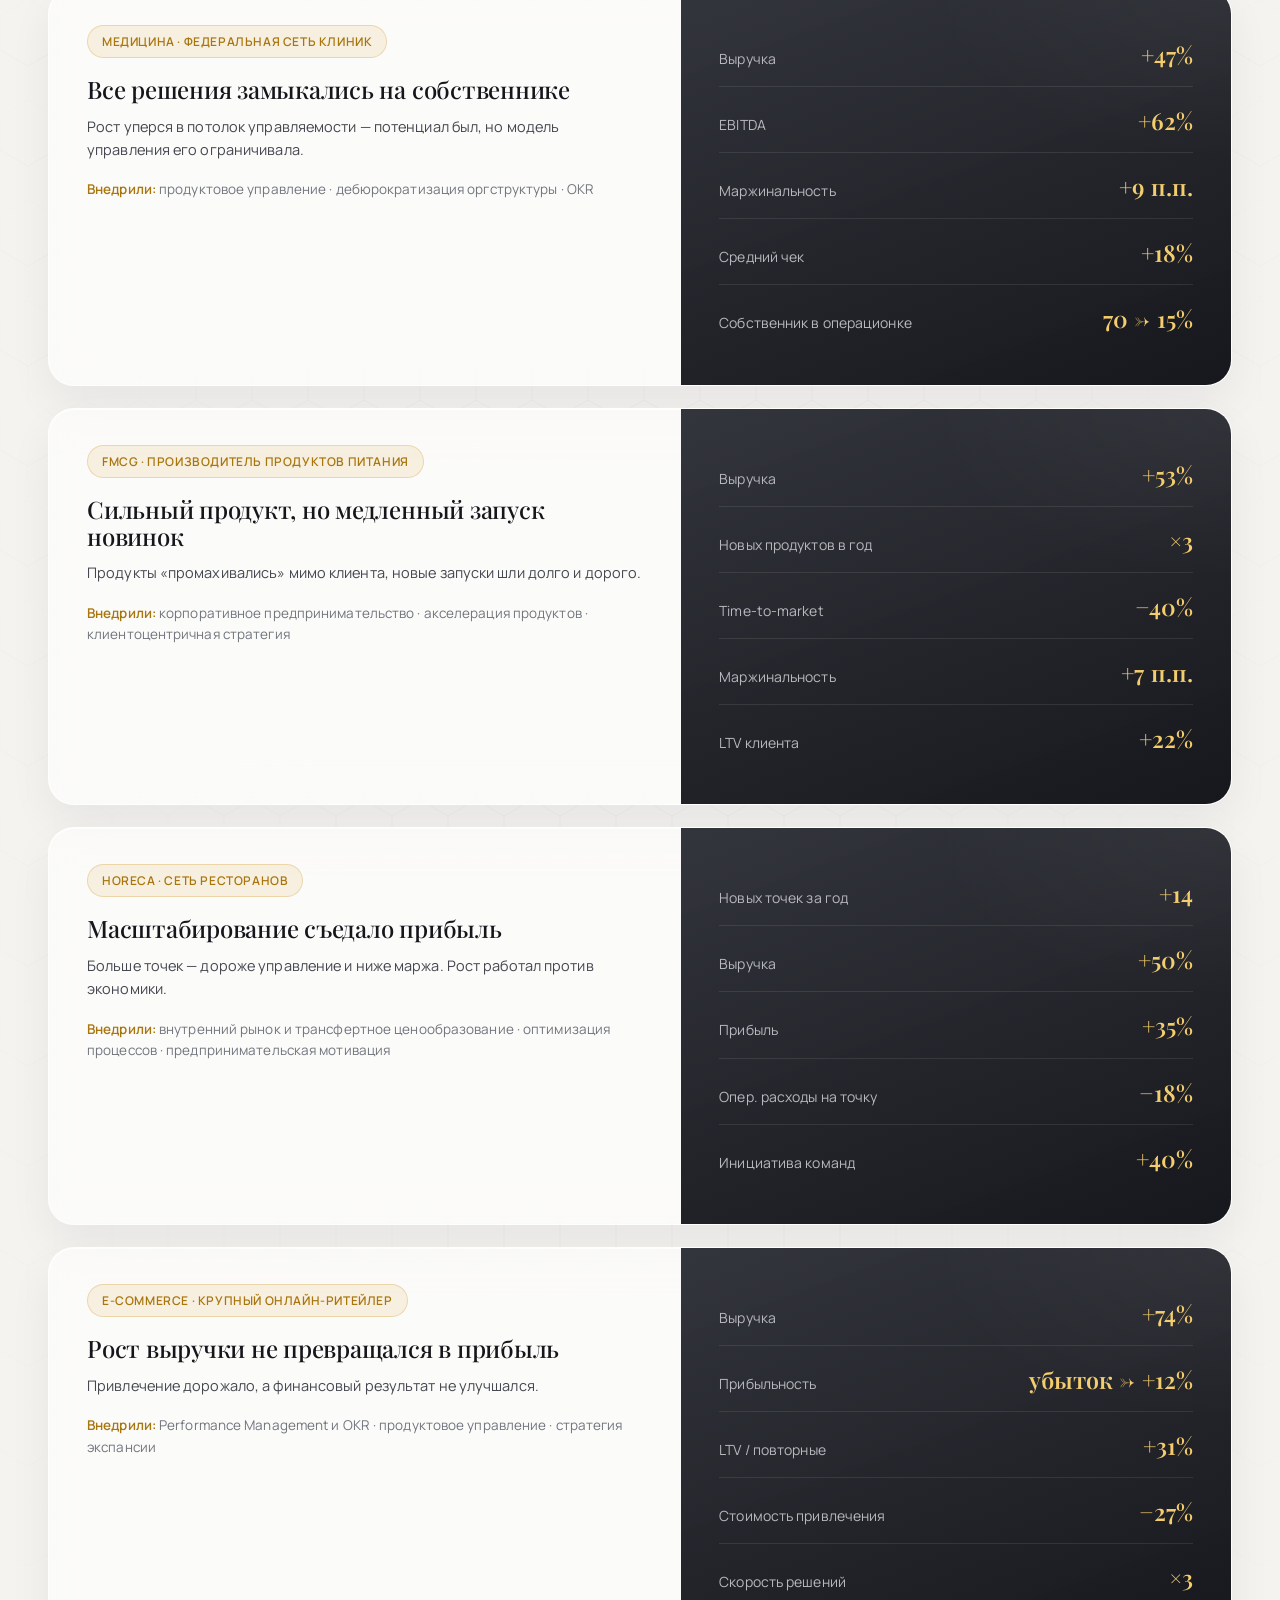
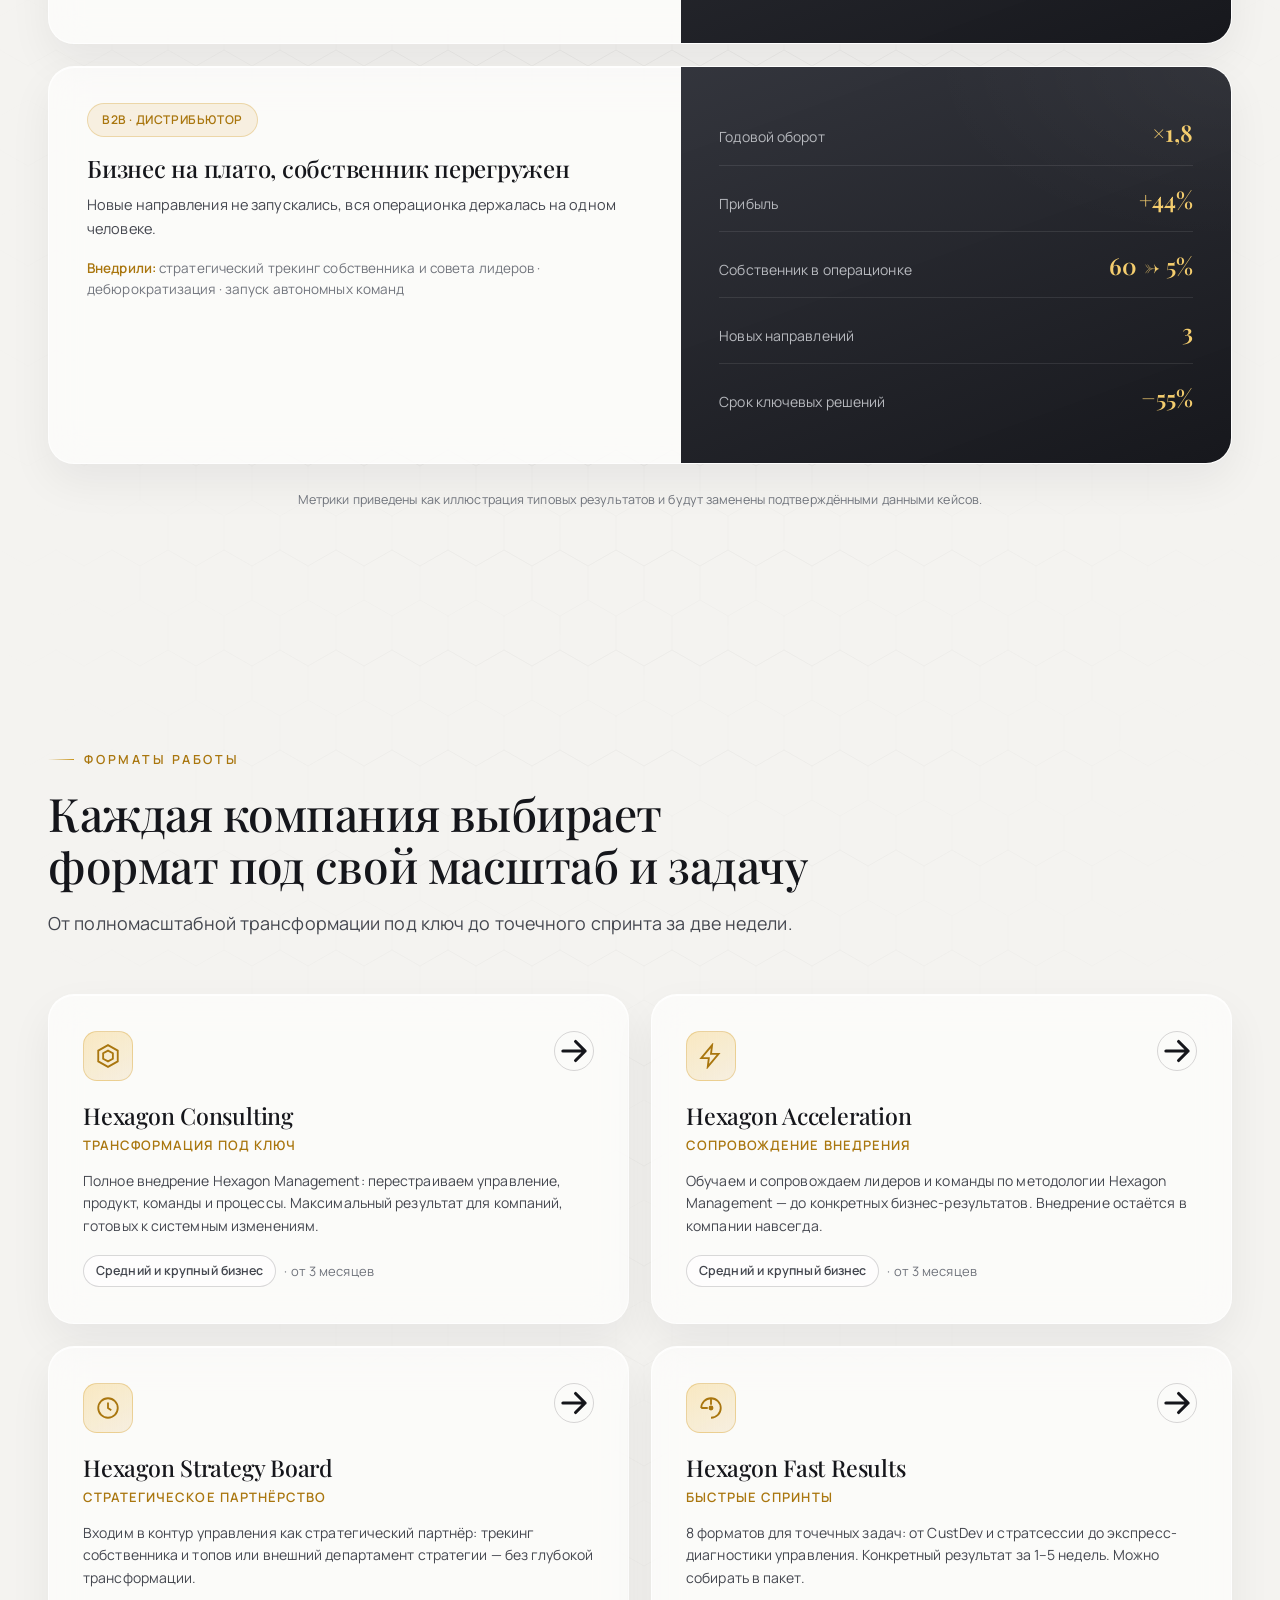
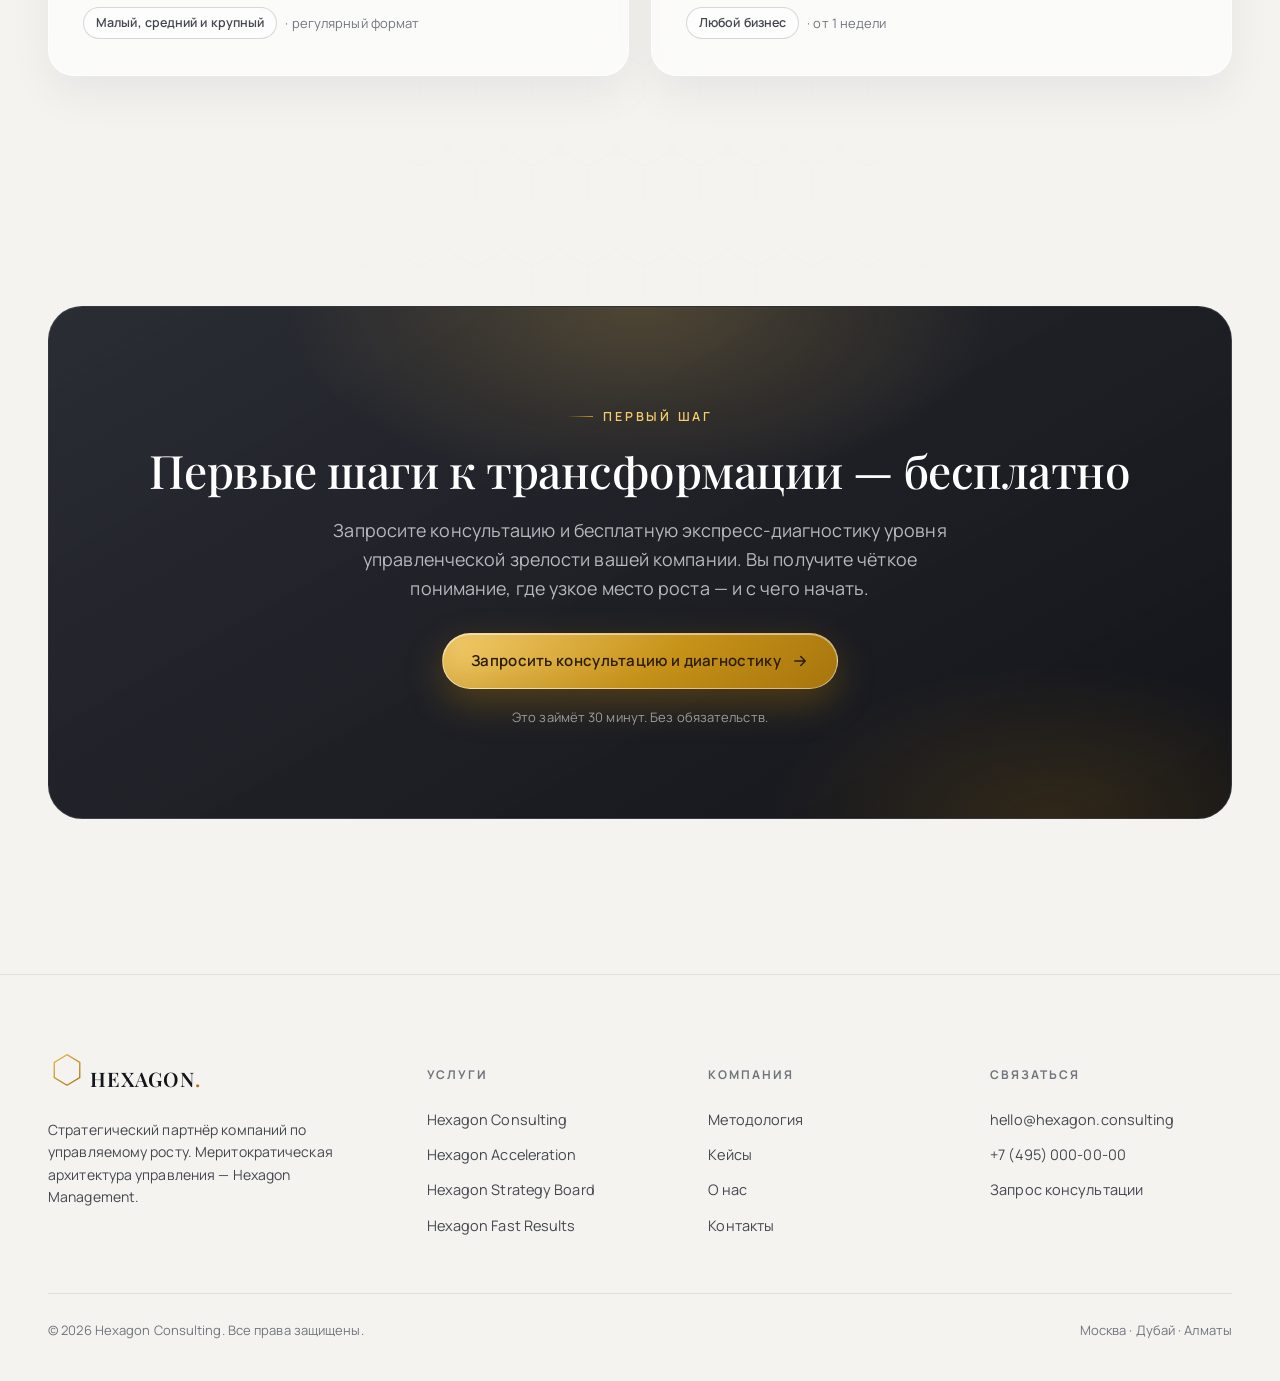
==== commit 1810b097: "Redesign hero into centered composition" ====
--- a/index.html
+++ b/index.html
@@ -72,21 +72,20 @@
     <div class="glow glow-gold" style="width:520px;height:520px;top:-120px;right:-120px;" aria-hidden="true"></div>
     <div class="glow glow-white" style="width:420px;height:420px;bottom:-160px;left:-160px;" aria-hidden="true"></div>
     <div class="wrap">
-      <div class="hero-grid">
-        <div class="hero-copy">
-          <span class="eyebrow reveal">Стратегический консалтинг · Hexagon Management</span>
-          <h1 class="h-display reveal reveal-d1">Стратегический партнёр компании по <span class="serif-em gold-text">управляемому росту</span></h1>
-          <p class="lead reveal reveal-d2">Мы входим в контур управления компании и выстраиваем меритократическую архитектуру, которая максимизирует скорость экспансии и масштабируется без потери управляемости и прибыльности.</p>
-          <div class="hero-cta reveal reveal-d3">
-            <a class="btn btn-gold" href="#contact">
-              Запрос консультации
-              <svg viewBox="0 0 24 24" fill="none" stroke="currentColor" stroke-width="2" stroke-linecap="round" stroke-linejoin="round"><path d="M5 12h14M13 6l6 6-6 6"/></svg>
-            </a>
-            <a class="btn btn-glass" href="#solution">Как это работает</a>
-          </div>
-        </div>
-
-        <div class="banner-grid reveal reveal-d2" aria-label="Принципы Hexagon">
+      <div class="hero-copy">
+        <span class="eyebrow reveal">Стратегический консалтинг · Hexagon Management</span>
+        <h1 class="h-display reveal reveal-d1">Стратегический партнёр компании по <span class="serif-em gold-text">управляемому росту</span></h1>
+        <p class="lead reveal reveal-d2">Мы входим в контур управления компании и выстраиваем меритократическую архитектуру, которая максимизирует скорость экспансии и масштабируется без потери управляемости и прибыльности.</p>
+        <div class="hero-cta reveal reveal-d3">
+          <a class="btn btn-gold" href="#contact">
+            Запрос консультации
+            <svg viewBox="0 0 24 24" fill="none" stroke="currentColor" stroke-width="2" stroke-linecap="round" stroke-linejoin="round"><path d="M5 12h14M13 6l6 6-6 6"/></svg>
+          </a>
+          <a class="btn btn-glass" href="#solution">Как это работает</a>
+        </div>
+      </div>
+
+      <div class="banner-grid reveal reveal-d3" aria-label="Принципы Hexagon">
           <article class="banner">
             <span class="banner-ico"><svg viewBox="0 0 24 24" fill="none" stroke="currentColor" stroke-width="1.7"><path d="M12 2l2.4 5.4L20 8l-4 4 1 6-5-2.8L7 18l1-6-4-4 5.6-.6z"/></svg></span>
             <h4>Лидеры</h4>
@@ -107,7 +106,6 @@
             <h4>Бизнес-процессы</h4>
             <p>Гибкие и адаптивные, обеспечивающие предельную эффективность.</p>
           </article>
-        </div>
       </div>
     </div>
   </section>
--- a/assets/css/styles.css
+++ b/assets/css/styles.css
@@ -260,7 +260,7 @@
 }
 .card-dark:hover {
   transform: translateY(-5px);
-  border-color: rgba(202,138,4,0.45);
+  border-color: rgba(255,255,255,0.18);
   box-shadow:
     0 1px 0 rgba(255,255,255,0.1) inset,
     0 40px 80px rgba(10,10,14,0.5);
@@ -269,7 +269,7 @@
   content: "";
   position: absolute;
   inset: 0;
-  background: radial-gradient(120% 80% at 90% -10%, rgba(202,138,4,0.18), transparent 55%);
+  background: radial-gradient(120% 80% at 90% -10%, rgba(255,255,255,0.05), transparent 55%);
   pointer-events: none;
 }
 
@@ -417,24 +417,24 @@
 /* ============================================================
    HERO
    ============================================================ */
-.hero { position: relative; padding-top: 160px; padding-bottom: 90px; overflow: hidden; }
-.hero-grid {
-  display: grid;
-  grid-template-columns: 1.05fr 0.95fr;
-  gap: 54px;
-  align-items: center;
-}
-.hero h1 { margin-top: 22px; }
-.hero .lead { margin-top: 24px; max-width: 33ch; }
-.hero-cta { margin-top: 34px; display: flex; gap: 14px; flex-wrap: wrap; }
+.hero { position: relative; padding-top: 150px; padding-bottom: 96px; overflow: hidden; text-align: center; }
+.hero-copy { max-width: 900px; margin: 0 auto; }
+.hero-copy .eyebrow { margin-inline: auto; }
+.hero h1 { margin: 24px auto 0; max-width: 18ch; }
+.hero .lead { margin: 26px auto 0; max-width: 58ch; }
+.hero-cta { margin-top: 38px; display: flex; gap: 14px; flex-wrap: wrap; justify-content: center; }
 
 .banner-grid {
   display: grid;
-  grid-template-columns: 1fr 1fr;
-  gap: 14px;
-}
+  grid-template-columns: repeat(4, 1fr);
+  gap: 16px;
+  margin-top: 72px;
+}
+/* centered principle cards under the hero copy */
+.hero .banner { text-align: center; }
+.hero .banner-ico { margin-left: auto; margin-right: auto; }
 .banner {
-  padding: 22px 22px 24px;
+  padding: 26px 22px 26px;
   border-radius: var(--r);
   background: rgba(255,255,255,0.5);
   -webkit-backdrop-filter: blur(14px) saturate(150%);
@@ -609,6 +609,25 @@
 .gmark-peak .chip { bottom: auto; top: 14px; color: #2A1D02; background: linear-gradient(135deg, var(--gold-bright), var(--gold)); border-color: rgba(255,255,255,0.5); }
 .gmark-peak .dot { width: 14px; height: 14px; box-shadow: 0 0 0 6px rgba(244,205,110,0.35), 0 0 22px 5px rgba(244,205,110,0.85); }
 
+/* ---- Draw-in animation: the gold line climbs from 0 to the peak ---- */
+/* The image is revealed left -> right with a clip wipe, so the rising curve
+   appears to draw itself toward the summit. Chips pop in as the line reaches them. */
+.growth__img {
+  clip-path: inset(0 100% 0 0);
+  transition: clip-path 2.3s cubic-bezier(0.22, 1, 0.36, 1);
+}
+.growth.in .growth__img { clip-path: inset(0 0 0 0); }
+
+.gmark { opacity: 0; transform: scale(0.5); transform-origin: center;
+  transition: opacity 0.5s var(--ease), transform 0.55s cubic-bezier(0.34, 1.56, 0.64, 1); }
+.growth.in .gmark { opacity: 1; transform: scale(1); }
+.growth.in .gmark:nth-of-type(1) { transition-delay: 0.70s; }
+.growth.in .gmark:nth-of-type(2) { transition-delay: 1.15s; }
+.growth.in .gmark:nth-of-type(3) { transition-delay: 1.75s; }
+
+.growth__years { opacity: 0; transition: opacity 0.7s var(--ease) 0.5s; }
+.growth.in .growth__years { opacity: 1; }
+
 /* year axis */
 .growth__years {
   position: absolute; left: 4%; right: 5%; bottom: 5%;
@@ -700,7 +719,7 @@
 }
 .case-metrics::after {
   content:""; position:absolute; inset:0;
-  background: radial-gradient(100% 80% at 100% 0%, rgba(202,138,4,0.16), transparent 55%);
+  background: radial-gradient(100% 80% at 100% 0%, rgba(255,255,255,0.04), transparent 55%);
   pointer-events:none;
 }
 .cm-row {
@@ -824,8 +843,7 @@
    RESPONSIVE
    ============================================================ */
 @media (max-width: 1080px) {
-  .hero-grid { grid-template-columns: 1fr; gap: 40px; }
-  .hero .lead { max-width: 48ch; }
+  .banner-grid { grid-template-columns: repeat(2, 1fr); }
   .grid-4 { grid-template-columns: repeat(2, 1fr); }
   .footer-grid { grid-template-columns: 1fr 1fr; gap: 32px; }
 }
